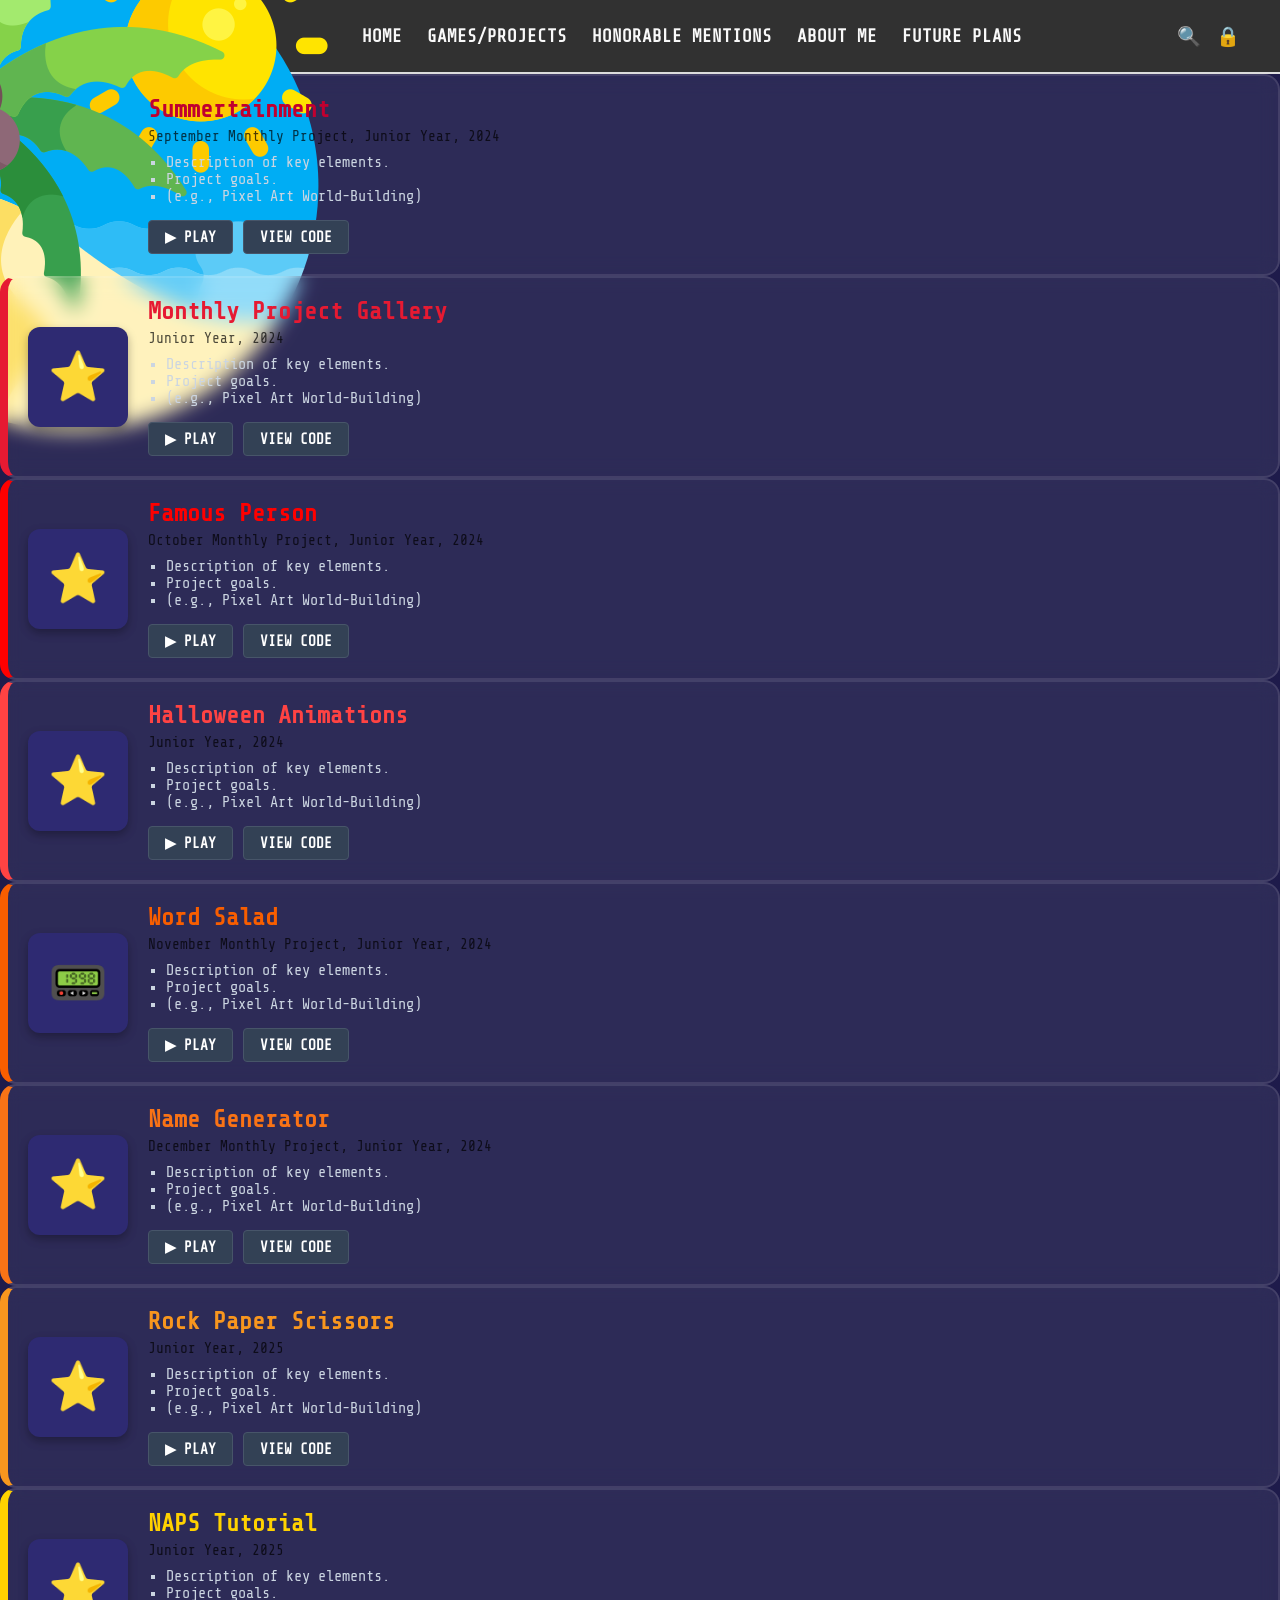
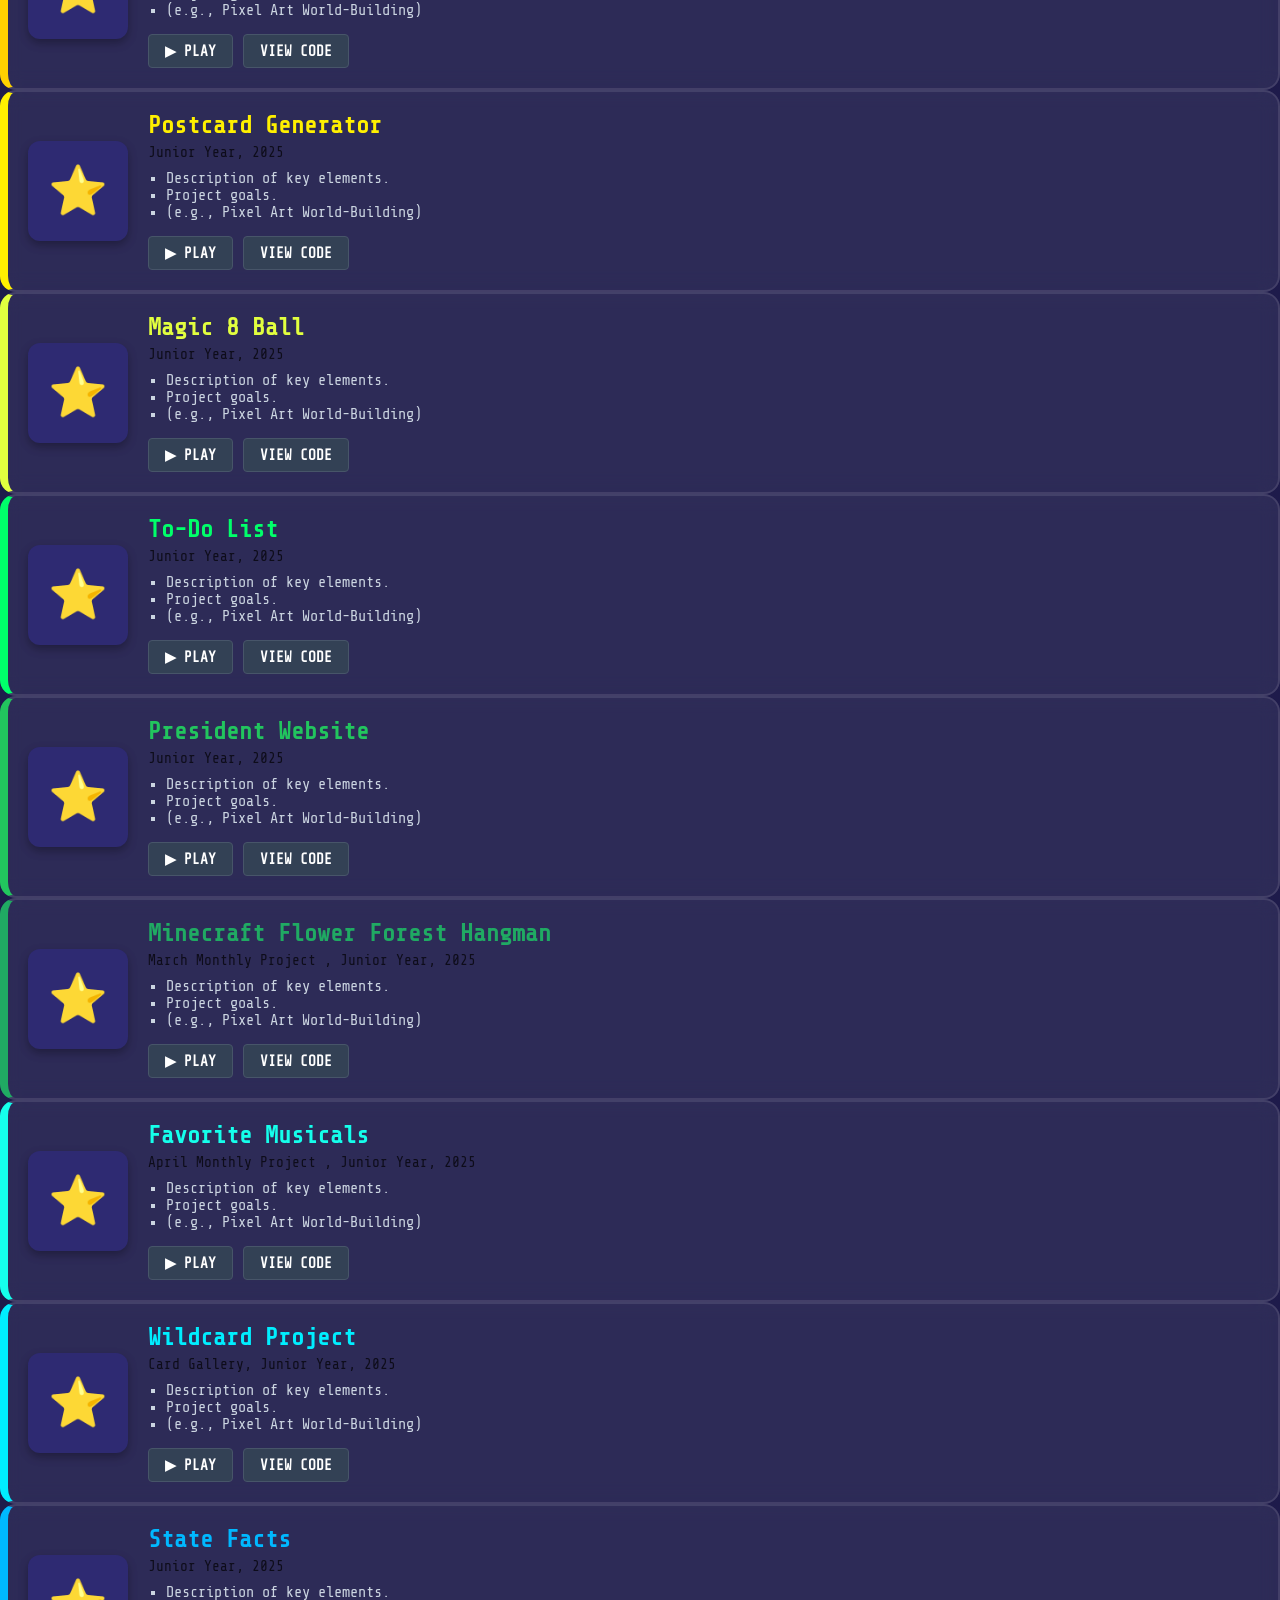
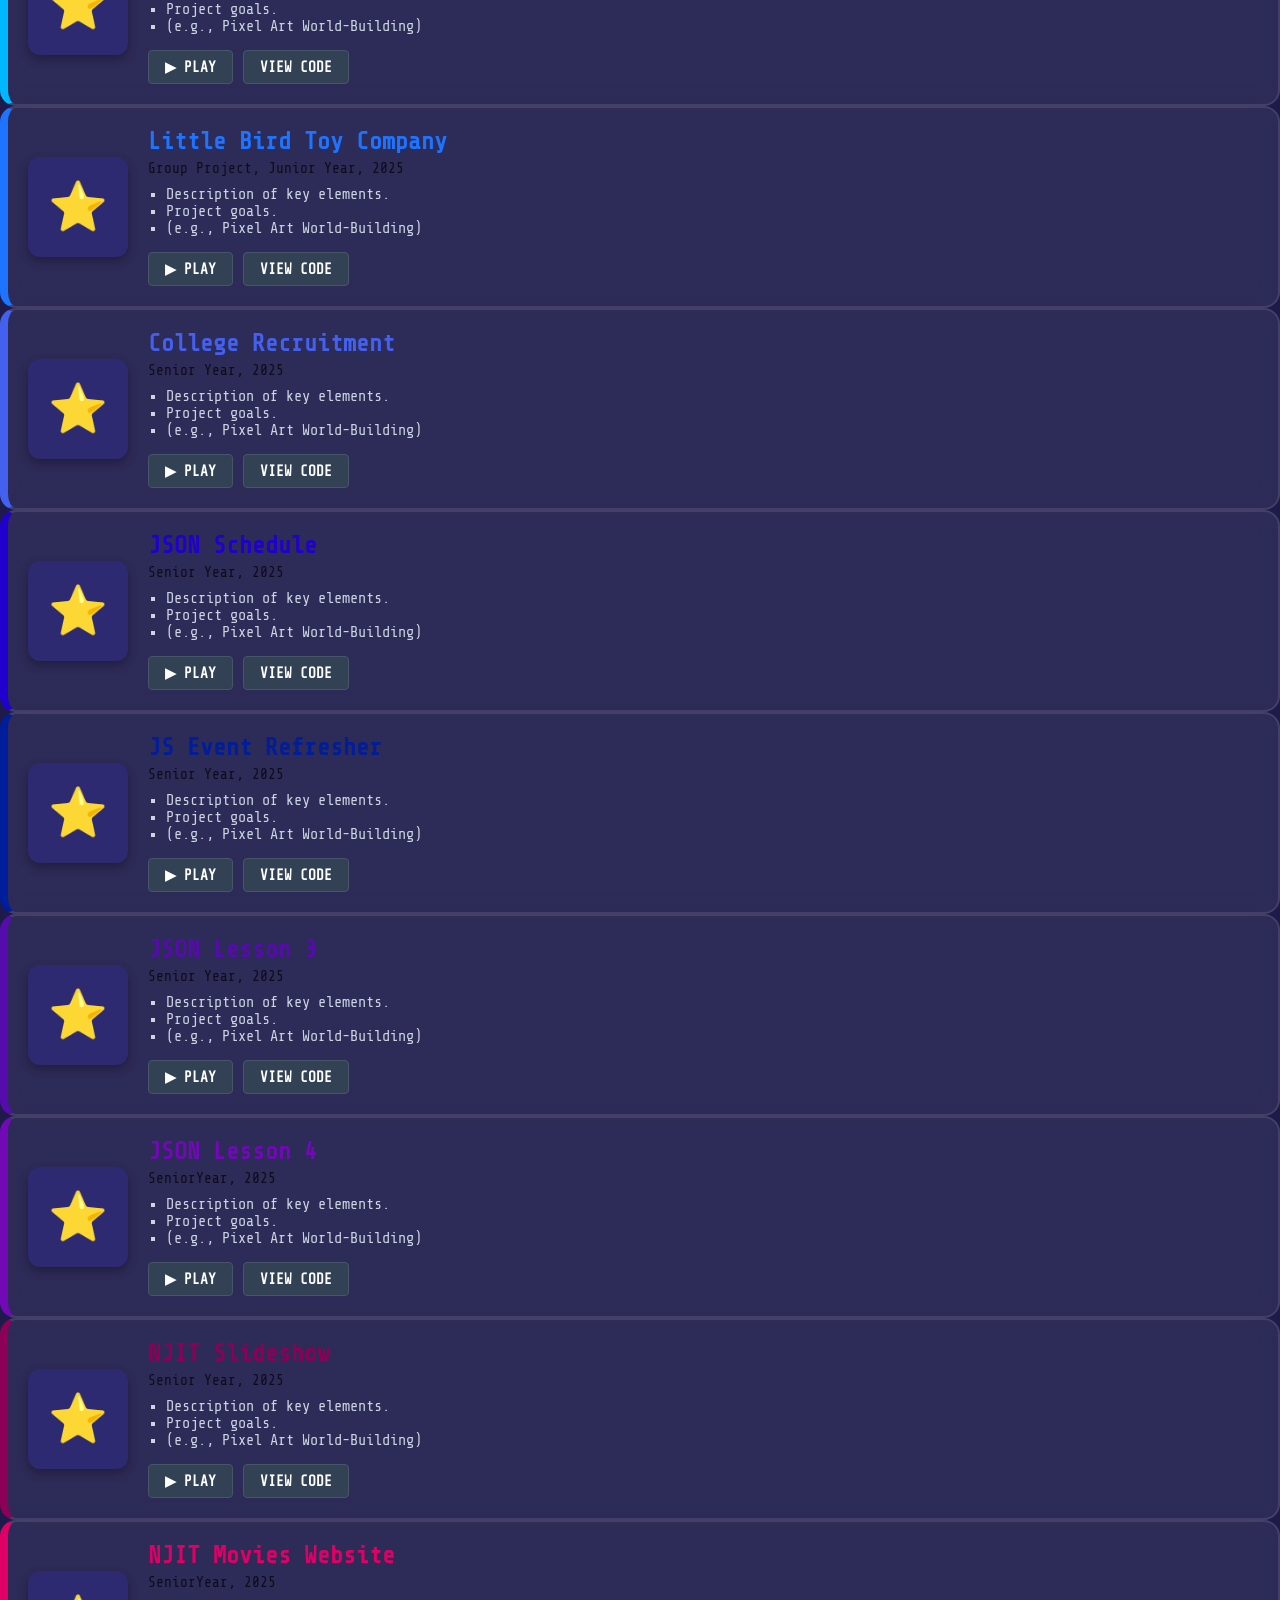
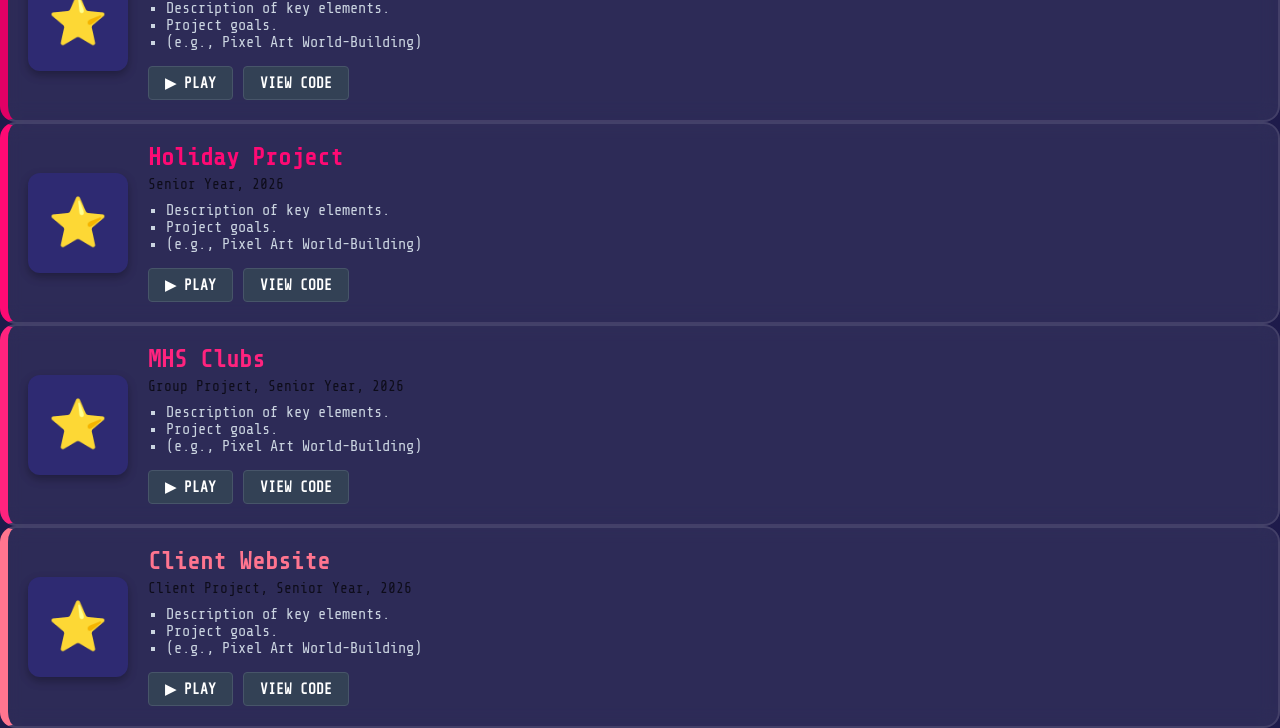
==== all.html @ 3cd39b55 "saves 2.0" ====
<!doctype html>
<html lang="en" data-bs-theme="light">

<head>
    <meta charset="UTF-8">
    <meta name="viewport" content="width=device-width, initial-scale=1.0">
    <title>Portfolio - [YOUR NAME]</title>
    <link rel="preconnect" href="https://fonts.googleapis.com">
    <link rel="preconnect" href="https://fonts.gstatic.com" crossorigin>
    <link
        href="https://fonts.googleapis.com/css2?family=Chuku&family=Orbitron:wght@400;700&family=Share+Tech+Mono&family=Squada+One&display=swap"
        rel="stylesheet">
    <link rel="stylesheet" href="style.css">
</head>

<body>

    <header>
        <div class="logo">All Works</div>
        <nav>
            <ul>
                <li><a href="index.html">Home</a></li>
                <li><a href="all.html">Games/Projects</a></li>
                <li><a href="mentions.html">Honorable Mentions</a></li>
                <li><a href="about.html">About Me</a></li>
                <li><a href="future.html">Future Plans</a></li>
            </ul>
        </nav>
        <div class="nav-icons">
            <span>🔍</span>
            <span>🔒</span>
        </div>
    </header>


    <div class="project-card card-accent-dred">
        <div class="project-thumb"><img src="imgs/summer.png" alt="Summertainment"></div>
        <div class="project-info">
            <h2 class="dred-t"> Summertainment</h2>
            <span class="genre-tag">September Monthly Project, Junior Year, 2024</span>
            <ul>
                <li>Description of key elements.</li>
                <li>Project goals.</li>
                <li>(e.g., Pixel Art World-Building)</li>
            </ul>
            <div class="card-actions">
                <button class="btn-retro">▶ Play</button>
                <button class="btn-retro">View Code</button>
            </div>
        </div>
    </div>


    <div class="project-card card-accent-red">
        <div class="project-thumb">⭐</div>
        <div class="project-info">
            <h2 class="red-t"> Monthly Project Gallery</h2>
            <span class="genre-tag">Junior Year, 2024</span>
            <ul>
                <li>Description of key elements.</li>
                <li>Project goals.</li>
                <li>(e.g., Pixel Art World-Building)</li>
            </ul>
            <div class="card-actions">
                <button class="btn-retro">▶ Play</button>
                <button class="btn-retro">View Code</button>
            </div>
        </div>
    </div>


    <div class="project-card card-accent-bred">
        <div class="project-thumb">⭐</div>
        <div class="project-info">
            <h2 class="bred-t"> Famous Person</h2>
            <span class="genre-tag">October Monthly Project, Junior Year, 2024</span>
            <ul>
                <li>Description of key elements.</li>
                <li>Project goals.</li>
                <li>(e.g., Pixel Art World-Building)</li>
            </ul>
            <div class="card-actions">
                <button class="btn-retro">▶ Play</button>
                <button class="btn-retro">View Code</button>
            </div>
        </div>
    </div>


    <div class="project-card card-accent-scarlet">
        <div class="project-thumb">⭐</div>
        <div class="project-info">
            <h2 class="scarlet-t"> Halloween Animations</h2>
            <span class="genre-tag">Junior Year, 2024</span>
            <ul>
                <li>Description of key elements.</li>
                <li>Project goals.</li>
                <li>(e.g., Pixel Art World-Building)</li>
            </ul>
            <div class="card-actions">
                <button class="btn-retro">▶ Play</button>
                <button class="btn-retro">View Code</button>
            </div>
        </div>
    </div>


    <div class="project-card card-accent-fire">
        <div class="project-thumb">📟</div>
        <div class="project-info">
            <h2 class="fire-t">Word Salad</h2>
            <span class="genre-tag">November Monthly Project, Junior Year, 2024 </span>
            <ul>
                <li>Description of key elements.</li>
                <li>Project goals.</li>
                <li>(e.g., Pixel Art World-Building)</li>
            </ul>
            <div class="card-actions">
                <button class="btn-retro"><a href="https://hayley-exe.github.io/Slater_NJIT-3_StarterFiles/
">▶ Play</a></button>
                <button class="btn-retro">View Code</button>
            </div>
        </div>
    </div>


    <div class="project-card card-accent-orange">
        <div class="project-thumb">⭐</div>
        <div class="project-info">
            <h2 class="orange-t"> Name Generator</h2>
            <span class="genre-tag">December Monthly Project, Junior Year, 2024</span>
            <ul>
                <li>Description of key elements.</li>
                <li>Project goals.</li>
                <li>(e.g., Pixel Art World-Building)</li>
            </ul>
            <div class="card-actions">
                <button class="btn-retro">▶ Play</button>
                <button class="btn-retro">View Code</button>
            </div>
        </div>
    </div>


    <div class="project-card card-accent-golden">
        <div class="project-thumb">⭐</div>
        <div class="project-info">
            <h2 class="golden-t"> Rock Paper Scissors</h2>
            <span class="genre-tag">Junior Year, 2025</span>
            <ul>
                <li>Description of key elements.</li>
                <li>Project goals.</li>
                <li>(e.g., Pixel Art World-Building)</li>
            </ul>
            <div class="card-actions">
                <button class="btn-retro">▶ Play</button>
                <button class="btn-retro">View Code</button>
            </div>
        </div>
    </div>




    <div class="project-card card-accent-honey">
        <div class="project-thumb">⭐</div>
        <div class="project-info">
            <h2 class="honey-t">NAPS Tutorial</h2>
            <span class="genre-tag">Junior Year, 2025</span>
            <ul>
                <li>Description of key elements.</li>
                <li>Project goals.</li>
                <li>(e.g., Pixel Art World-Building)</li>
            </ul>
            <div class="card-actions">
                <button class="btn-retro">▶ Play</button>
                <button class="btn-retro">View Code</button>
            </div>
        </div>
    </div>




    <div class="project-card card-accent-yellow">
        <div class="project-thumb">⭐</div>
        <div class="project-info">
            <h2 class="yellow-t">Postcard Generator</h2>
            <span class="genre-tag">Junior Year, 2025</span>
            <ul>
                <li>Description of key elements.</li>
                <li>Project goals.</li>
                <li>(e.g., Pixel Art World-Building)</li>
            </ul>
            <div class="card-actions">
                <button class="btn-retro">▶ Play</button>
                <button class="btn-retro">View Code</button>
            </div>
        </div>
    </div>




    <div class="project-card card-accent-acid">
        <div class="project-thumb">⭐</div>
        <div class="project-info">
            <h2 class="acid-t">Magic 8 Ball</h2>
            <span class="genre-tag">Junior Year, 2025</span>
            <ul>
                <li>Description of key elements.</li>
                <li>Project goals.</li>
                <li>(e.g., Pixel Art World-Building)</li>
            </ul>
            <div class="card-actions">
                <button class="btn-retro">▶ Play</button>
                <button class="btn-retro">View Code</button>
            </div>
        </div>
    </div>




    <div class="project-card card-accent-lime">
        <div class="project-thumb">⭐</div>
        <div class="project-info">
            <h2 class="lime-t">To-Do List</h2>
            <span class="genre-tag">Junior Year, 2025</span>
            <ul>
                <li>Description of key elements.</li>
                <li>Project goals.</li>
                <li>(e.g., Pixel Art World-Building)</li>
            </ul>
            <div class="card-actions">
                <button class="btn-retro">▶ Play</button>
                <button class="btn-retro">View Code</button>
            </div>
        </div>
    </div>




    <div class="project-card card-accent-green">
        <div class="project-thumb">⭐</div>
        <div class="project-info">
            <h2 class="green-t">President Website</h2>
            <span class="genre-tag">Junior Year, 2025</span>
            <ul>
                <li>Description of key elements.</li>
                <li>Project goals.</li>
                <li>(e.g., Pixel Art World-Building)</li>
            </ul>
            <div class="card-actions">
                <button class="btn-retro">▶ Play</button>
                <button class="btn-retro">View Code</button>
            </div>
        </div>
    </div>




    <div class="project-card card-accent-verde">
        <div class="project-thumb">⭐</div>
        <div class="project-info">
            <h2 class="verde-t">Minecraft Flower Forest Hangman</h2>
            <span class="genre-tag">March Monthly Project , Junior Year, 2025</span>
            <ul>
                <li>Description of key elements.</li>
                <li>Project goals.</li>
                <li>(e.g., Pixel Art World-Building)</li>
            </ul>
            <div class="card-actions">
                <button class="btn-retro" a href="https://hayley-exe.github.io/mc-flower-hangman-march/
">▶ Play</button>
                <button class="btn-retro">View Code</button>
            </div>
        </div>
    </div>


    <div class="project-card card-accent-cyan">
        <div class="project-thumb">⭐</div>
        <div class="project-info">
            <h2 class="cyan-t">Favorite Musicals</h2>
            <span class="genre-tag">April Monthly Project , Junior Year, 2025</span>
            <ul>
                <li>Description of key elements.</li>
                <li>Project goals.</li>
                <li>(e.g., Pixel Art World-Building)</li>
            </ul>
            <div class="card-actions">
                <button class="btn-retro">▶ Play</button>
                <button class="btn-retro">View Code</button>
            </div>
        </div>
    </div>


    <div class="project-card card-accent-aqua">
        <div class="project-thumb">⭐</div>
        <div class="project-info">
            <h2 class="aqua-t">Wildcard Project</h2>
            <span class="genre-tag">Card Gallery, Junior Year, 2025</span>
            <ul>
                <li>Description of key elements.</li>
                <li>Project goals.</li>
                <li>(e.g., Pixel Art World-Building)</li>
            </ul>
            <div class="card-actions">
                <button class="btn-retro">▶ Play</button>
                <button class="btn-retro">View Code</button>
            </div>
        </div>
    </div>


    <div class="project-card card-accent-sky">
        <div class="project-thumb">⭐</div>
        <div class="project-info">
            <h2 class="sky-t">State Facts</h2>
            <span class="genre-tag">Junior Year, 2025</span>
            <ul>
                <li>Description of key elements.</li>
                <li>Project goals.</li>
                <li>(e.g., Pixel Art World-Building)</li>
            </ul>
            <div class="card-actions">
                <button class="btn-retro">▶ Play</button>
                <button class="btn-retro">View Code</button>
            </div>
        </div>
    </div>


    <div class="project-card card-accent-blue">
        <div class="project-thumb">⭐</div>
        <div class="project-info">
            <h2 class="blue-t">Little Bird Toy Company</h2>
            <span class="genre-tag">Group Project, Junior Year, 2025</span>
            <ul>
                <li>Description of key elements.</li>
                <li>Project goals.</li>
                <li>(e.g., Pixel Art World-Building)</li>
            </ul>
            <div class="card-actions">
                <button class="btn-retro">▶ Play</button>
                <button class="btn-retro">View Code</button>
            </div>
        </div>
    </div>


    <div class="project-card card-accent-cobalt">
        <div class="project-thumb">⭐</div>
        <div class="project-info">
            <h2 class="cobalt-t">College Recruitment</h2>
            <span class="genre-tag">Senior Year, 2025</span>
            <ul>
                <li>Description of key elements.</li>
                <li>Project goals.</li>
                <li>(e.g., Pixel Art World-Building)</li>
            </ul>
            <div class="card-actions">
                <button class="btn-retro">▶ Play</button>
                <button class="btn-retro">View Code</button>
            </div>
        </div>
    </div>


    <div class="project-card card-accent-deep">
        <div class="project-thumb">⭐</div>
        <div class="project-info">
            <h2 class="deep-t">JSON Schedule</h2>
            <span class="genre-tag">Senior Year, 2025</span>
            <ul>
                <li>Description of key elements.</li>
                <li>Project goals.</li>
                <li>(e.g., Pixel Art World-Building)</li>
            </ul>
            <div class="card-actions">
                <button class="btn-retro" a href="https://hayley-exe.github.io/JSON-ASYNC-schedule-project/">▶
                    Play</button>
                <button class="btn-retro">View Code</button>
            </div>
        </div>
    </div>


    <div class="project-card card-accent-indigo">
        <div class="project-thumb">⭐</div>
        <div class="project-info">
            <h2 class="indigo-t">JS Event Refresher</h2>
            <span class="genre-tag">Senior Year, 2025</span>
            <ul>
                <li>Description of key elements.</li>
                <li>Project goals.</li>
                <li>(e.g., Pixel Art World-Building)</li>
            </ul>
            <div class="card-actions">
                <button class="btn-retro">▶ Play</button>
                <button class="btn-retro">View Code</button>
            </div>
        </div>
    </div>
    <div class="project-card card-accent-purple">
        <div class="project-thumb">⭐</div>
        <div class="project-info">
            <h2 class="purple-t"> JSON Lesson 3</h2>
            <span class="genre-tag">Senior Year, 2025</span>
            <ul>
                <li>Description of key elements.</li>
                <li>Project goals.</li>
                <li>(e.g., Pixel Art World-Building)</li>
            </ul>
            <div class="card-actions">
                <button class="btn-retro">▶ Play</button>
                <button class="btn-retro">View Code</button>
            </div>
        </div>
    </div>


    <div class="project-card card-accent-violet">
        <div class="project-thumb">⭐</div>
        <div class="project-info">
            <h2 class="violet-t">JSON Lesson 4</h2>
            <span class="genre-tag">SeniorYear, 2025</span>
            <ul>
                <li>Description of key elements.</li>
                <li>Project goals.</li>
                <li>(e.g., Pixel Art World-Building)</li>
            </ul>
            <div class="card-actions">
                <button class="btn-retro">▶ Play</button>
                <button class="btn-retro">View Code</button>
            </div>
        </div>
    </div>


    <div class="project-card card-accent-magenta">
        <div class="project-thumb">⭐</div>
        <div class="project-info">
            <h2 class="magenta-t">NJIT Slideshow</h2>
            <span class="genre-tag">Senior Year, 2025</span>
            <ul>
                <li>Description of key elements.</li>
                <li>Project goals.</li>
                <li>(e.g., Pixel Art World-Building)</li>
            </ul>
            <div class="card-actions">
                <button class="btn-retro">▶ Play</button>
                <button class="btn-retro">View Code</button>
            </div>
        </div>
    </div>


    <div class="project-card card-accent-dpink">
        <div class="project-thumb">⭐</div>
        <div class="project-info">
            <h2 class="dpink-t">NJIT Movies Website</h2>
            <span class="genre-tag">SeniorYear, 2025</span>
            <ul>
                <li>Description of key elements.</li>
                <li>Project goals.</li>
                <li>(e.g., Pixel Art World-Building)</li>
            </ul>
            <div class="card-actions">
                <button class="btn-retro">▶ Play</button>
                <button class="btn-retro">View Code</button>
            </div>
        </div>
    </div>


    <div class="project-card card-accent-hot">
        <div class="project-thumb">⭐</div>
        <div class="project-info">
            <h2 class="hot-t">Holiday Project</h2>
            <span class="genre-tag">Senior Year, 2026</span>
            <ul>
                <li>Description of key elements.</li>
                <li>Project goals.</li>
                <li>(e.g., Pixel Art World-Building)</li>
            </ul>
            <div class="card-actions">
                <button class="btn-retro">▶ Play</button>
                <button class="btn-retro">View Code</button>
            </div>
        </div>
    </div>


    <div class="project-card card-accent-pink">
        <div class="project-thumb">⭐</div>
        <div class="project-info">
            <h2 class="pink-t">MHS Clubs</h2>
            <span class="genre-tag">Group Project, Senior Year, 2026</span>
            <ul>
                <li>Description of key elements.</li>
                <li>Project goals.</li>
                <li>(e.g., Pixel Art World-Building)</li>
            </ul>
            <div class="card-actions">
                <button class="btn-retro" a href="https://coppercoder227.github.io/GuideToThings/">▶ Play</button>
                <button class="btn-retro">View Code</button>
            </div>
        </div>
    </div>


    <div class="project-card card-accent-lpink">
        <div class="project-thumb">⭐</div>
        <div class="project-info">
            <h2 class="lpink-t">Client Website</h2>
            <span class="genre-tag">Client Project, Senior Year, 2026</span>
            <ul>
                <li>Description of key elements.</li>
                <li>Project goals.</li>
                <li>(e.g., Pixel Art World-Building)</li>
            </ul>
            <div class="card-actions">
                <button class="btn-retro">▶ Play</button>
                <button class="btn-retro">View Code</button>
            </div>
        </div>
    </div>



    <script src="https://cdn.jsdelivr.net/npm/bootstrap@5.3.8/dist/js/bootstrap.bundle.min.js"
        integrity="sha384-FKyoEForCGlyvwx9Hj09JcYn3nv7wiPVlz7YYwJrWVcXK/BmnVDxM+D2scQbITxI"
        crossorigin="anonymous"></script>
</body>

</html>
---- style.css ----
:root {
  --bg-left: #313131;
  --bg-right: #1e1b4b;
  --teal-dark: #0f766e;
  --teal-light: #14b8a6;
  --card-dred: #c00030;
  --card-red: #e61a32;
  --card-bred: #ff0000;
  --card-scarlet: #ff4343;
  --card-fire: #f85e00;
  --card-orange: #f97316;
  --card-golden: #f8961e;
  --card-honey: #ffd200;
  --card-yellow: #fff000;
  --card-acid: #e2ff3f;
  --card-lime: #00ff6a;
  --card-green: #22c55e;
  --card-verde: #20aa63;
  --card-cyan: #15ffeb;
  --card-aqua: #00eeff;
  --card-sky: #00b8ff;
  --card-blue: #1e74ff;
  --card-cobalt: #4361ee;
  --card-deep: #1f00cf;
  --card-indigo: #001d9c;
  --card-purple: #560bad;
  --card-violet: #7209b7;
  --card-magenta: #8d0057;
  --card-dpink: #e00065;
  --card-hot: #ff0a74;
  --card-pink: #ff237e;
  --card-lpink: #ff758f;
  --text-dark: #f9f9f9;
  --text-light: white;
}

* {
  box-sizing: border-box;
  margin: 0;
  padding: 0;
  font-family: "Share Tech Mono", monospace;
}

body {
  background-color: var(--bg-right);
}

/* --- NAVIGATION BAR --- */
header {
  background-color: var(--bg-left);
  display: flex;
  justify-content: space-between;
  align-items: center;
  padding: 15px 40px;
  border-bottom: 2px solid #ddd;
}

.logo {
  font-family: "Squada One", sans-serif;
  font-size: 2.5rem;
  color: var(--text-dark);
  text-transform: uppercase;
  letter-spacing: 1px;
}

nav ul {
  display: flex;
  list-style: none;
  gap: 25px;
}

nav ul li a {
  text-decoration: none;
  color: var(--text-dark);
  font-size: 1.1rem;
  font-weight: bold;
  text-transform: uppercase;
  transition: color 0.2s;
}

nav ul li a:hover {
  color: var(--teal-light);
}

.nav-icons {
  display: flex;
  gap: 15px;
  font-size: 1.2rem;
  cursor: pointer;
}

/* --- MAIN LAYOUT SPLIT --- */
.main-container {
  display: flex;
  min-height: calc(100vh - 80px);
  width: 100%;
  align-items: stretch;
}

/* --- LEFT COLUMN --- */
.left-col {
  background-color: var(--bg-left);
  width: 45%;
  padding: 60px 40px;
  color: var(--text-dark);
  display: flex;
  flex-direction: column;
  gap: 40px;
  overflow-y: auto;
  max-height: calc(100vh - 80px);
}

.hero-section h1 {
  font-family: "Squada One", sans-serif;
  font-size: 3.5rem;
  line-height: 1.1;
  margin-bottom: 15px;
}

.hero-section p {
  font-size: 1.3rem;
  color: #00aedb;
  margin-bottom: 30px;
  text-transform: uppercase;
}

/* 3D Retro Button Effect */
.btn-explore {
  background-color: var(--teal-dark);
  color: white;
  padding: 15px 30px;
  border: none;
  font-size: 1.3rem;
  font-weight: bold;
  text-transform: uppercase;
  cursor: pointer;
  box-shadow: 0px 5px 0px #042f2e;
  transition: all 0.1s ease;
}

.btn-explore:active {
  transform: translateY(5px);
  box-shadow: 0px 0px 0px #042f2e;
}

/* Sidebar block inside left panel */
.sidebar-block {
  background-color: #064e3b;
  color: var(--text-light);
  padding: 25px;
  border-radius: 12px;
  box-shadow: inset 0 0 10px rgba(0, 0, 0, 0.5);
}

.sidebar-section {
  margin-bottom: 25px;
}

.sidebar-section h3 {
  font-family: "Orbitron", sans-serif;
  color: #a7f3d0;
  border-bottom: 1px solid #047857;
  padding-bottom: 5px;
  margin-bottom: 10px;
  font-size: 1rem;
  text-transform: uppercase;
}

.sidebar-section ul {
  list-style: none;
}

.sidebar-section ul li {
  padding: 4px 0;
  font-size: 1.1rem;
}

/* --- RIGHT COLUMN (Gaming Hub) --- */
.right-col {
  background-color: var(--bg-right);
  background-image:
    linear-gradient(rgba(255, 255, 255, 0.03) 1px, transparent 1px),
    linear-gradient(90deg, rgba(255, 255, 255, 0.03) 1px, transparent 1px);
  background-size: 40px 40px;
  width: 55%;
  padding: 60px 40px 100px 40px;
  color: var(--text-light);
  display: flex;
  flex-direction: column;
  gap: 40px;
  overflow-y: auto;
  max-height: calc(100vh - 80px);
}

/* --- CARDS & COMPONENT ARCHITECTURE --- */
.project-card {
  background: rgba(255, 255, 255, 0.07);
  border: 2px solid rgba(255, 255, 255, 0.1);
  border-radius: 16px;
  padding: 20px;
  display: flex;
  gap: 20px;
  backdrop-filter: blur(10px);
  position: relative;
  align-items: center;
}

.card-accent-dred {
  border-left: 8px solid var(--card-dred);
}
.card-accent-red {
  border-left: 8px solid var(--card-red);
}
.card-accent-bred {
  border-left: 8px solid var(--card-bred);
}
.card-accent-scarlet {
  border-left: 8px solid var(--card-scarlet);
}
.card-accent-fire {
  border-left: 8px solid var(--card-fire);
}
.card-accent-orange {
  border-left: 8px solid var(--card-orange);
}
.card-accent-golden {
  border-left: 8px solid var(--card-golden);
}
.card-accent-honey {
  border-left: 8px solid var(--card-honey);
}
.card-accent-yellow {
  border-left: 8px solid var(--card-yellow);
}
.card-accent-acid {
  border-left: 8px solid var(--card-acid);
}
.card-accent-lime {
  border-left: 8px solid var(--card-lime);
}
.card-accent-green {
  border-left: 8px solid var(--card-green);
}
.card-accent-verde {
  border-left: 8px solid var(--card-verde);
}
.card-accent-cyan {
  border-left: 8px solid var(--card-cyan);
}
.card-accent-aqua {
  border-left: 8px solid var(--card-aqua);
}
.card-accent-sky {
  border-left: 8px solid var(--card-sky);
}
.card-accent-blue {
  border-left: 8px solid var(--card-blue);
}
.card-accent-cobalt {
  border-left: 8px solid var(--card-cobalt);
}
.card-accent-deep {
  border-left: 8px solid var(--card-deep);
}
.card-accent-indigo {
  border-left: 8px solid var(--card-indigo);
}
.card-accent-purple {
  border-left: 8px solid var(--card-purple);
}
.card-accent-violet {
  border-left: 8px solid var(--card-violet);
}
.card-accent-magenta {
  border-left: 8px solid var(--card-magenta);
}
.card-accent-dpink {
  border-left: 8px solid var(--card-dpink);
}
.card-accent-hot {
  border-left: 8px solid var(--card-hot);
}
.card-accent-pink {
  border-left: 8px solid var(--card-pink);
}
.card-accent-lpink {
  border-left: 8px solid var(--card-lpink);
}

.project-thumb {
  width: 100px;
  height: 100px;
  background: #2e2a72;
  border-radius: 12px;
  display: flex;
  align-items: center;
  justify-content: center;
  font-size: 3rem;
  flex-shrink: 0;
  box-shadow: 0 4px 10px rgba(0, 0, 0, 0.3);
}

.project-info {
  flex-grow: 1;
}

.project-info h2 {
  font-size: 1.5rem;
  margin-bottom: 5px;
  color: var(--text-light);
}

.project-info h2.dred-t {
  color: var(--card-dred);
}
.project-info h2.red-t {
  color: var(--card-red);
}
.project-info h2.bred-t {
  color: var(--card-bred);
}
.project-info h2.scarlet-t {
  color: var(--card-scarlet);
}
.project-info h2.fire-t {
  color: var(--card-fire);
}
.project-info h2.orange-t {
  color: var(--card-orange);
}
.project-info h2.golden-t {
  color: var(--card-golden);
}
.project-info h2.honey-t {
  color: var(--card-honey);
}
.project-info h2.yellow-t {
  color: var(--card-yellow);
}
.project-info h2.acid-t {
  color: var(--card-acid);
}
.project-info h2.lime-t {
  color: var(--card-lime);
}
.project-info h2.green-t {
  color: var(--card-green);
}
.project-info h2.verde-t {
  color: var(--card-verde);
}
.project-info h2.cyan-t {
  color: var(--card-cyan);
}
.project-info h2.aqua-t {
  color: var(--card-aqua);
}
.project-info h2.sky-t {
  color: var(--card-sky);
}
.project-info h2.blue-t {
  color: var(--card-blue);
}
.project-info h2.cobalt-t {
  color: var(--card-cobalt);
}
.project-info h2.deep-t {
  color: var(--card-deep);
}
.project-info h2.indigo-t {
  color: var(--card-indigo);
}
.project-info h2.purple-t {
  color: var(--card-purple);
}
.project-info h2.violet-t {
  color: var(--card-violet);
}
.project-info h2.magenta-t {
  color: var(--card-magenta);
}
.project-info h2.dpink-t {
  color: var(--card-dpink);
}
.project-info h2.hot-t {
  color: var(--card-hot);
}
.project-info h2.pink-t {
  color: var(--card-pink);
}
.project-info h2.lpink-t {
  color: var(--card-lpink);
}

.genre-tag {
  font-size: 0.9rem;
  opacity: 0.7;
  margin-bottom: 10px;
  display: block;
}

.project-info ul {
  list-style-type: square;
  margin-left: 18px;
  font-size: 0.95rem;
  color: #cbd5e1;
}

/* Interaction Buttons Container */
.card-actions {
  display: flex;
  gap: 10px;
  margin-top: 15px;
}

.btn-retro {
  background: #334155;
  color: white;
  border: 1px solid #475569;
  padding: 8px 16px;
  cursor: pointer;
  text-transform: uppercase;
  font-weight: bold;
  font-size: 0.9rem;
  display: flex;
  align-items: center;
  gap: 5px;
  border-radius: 4px;
}

.btn-retro:hover {
  background: var(--teal-light);
  color: var(--text-dark);
  border-color: var(--teal-light);
}

.btn-retro a {
  color: inherit;
  text-decoration: none;
  display: flex;
  align-items: center;
  gap: 5px;
}

/* --- FOOTER CARD AREA --- */
.footer-grid {
  display: grid;
  grid-template-columns: 1fr 1fr;
  gap: 20px;
  margin-top: auto;
}

.about-box,
.contact-box {
  background: rgba(15, 23, 42, 0.6);
  border: 1px solid rgba(255, 255, 255, 0.1);
  border-radius: 12px;
  padding: 20px;
}

.about-box h3,
.contact-box h3 {
  font-family: "Orbitron", sans-serif;
  margin-bottom: 15px;
  font-size: 1.1rem;
  letter-spacing: 1px;
}

.about-content {
  display: flex;
  gap: 15px;
}

.avatar-placeholder {
  width: 60px;
  height: 60px;
  background: #475569;
  border-radius: 50%;
  display: flex;
  align-items: center;
  justify-content: center;
  font-size: 1.5rem;
}

.about-text {
  font-size: 0.9rem;
  color: #94a3b8;
  line-height: 1.4;
}

/* Form styling */
.contact-form input,
.contact-form textarea {
  width: 100%;
  background: rgba(255, 255, 255, 0.05);
  border: 1px solid rgba(255, 255, 255, 0.2);
  color: white;
  padding: 8px;
  margin-bottom: 10px;
  border-radius: 4px;
  font-family: inherit;
}

.btn-submit {
  background: white;
  color: black;
  border: none;
  padding: 6px 15px;
  cursor: pointer;
  font-weight: bold;
  text-transform: uppercase;
}

.btn-submit:hover {
  background: var(--card-yellow);
}

footer {
  margin-top: 30px;
  display: flex;
  justify-content: space-between;
  font-size: 0.85rem;
  color: #64748b;
  border-top: 1px solid rgba(255, 255, 255, 0.1);
  padding-top: 15px;
}

footer a {
  color: #94a3b8;
  text-decoration: none;
  margin-left: 15px;
}

footer a:hover {
  color: white;
}

/* --- RESPONSIVE --- */
@media (max-width: 968px) {
  .main-container {
    flex-direction: column;
  }

  .left-col,
  .right-col {
    width: 100%;
    max-height: none;
  }

  .footer-grid {
    grid-template-columns: 1fr;
  }
}
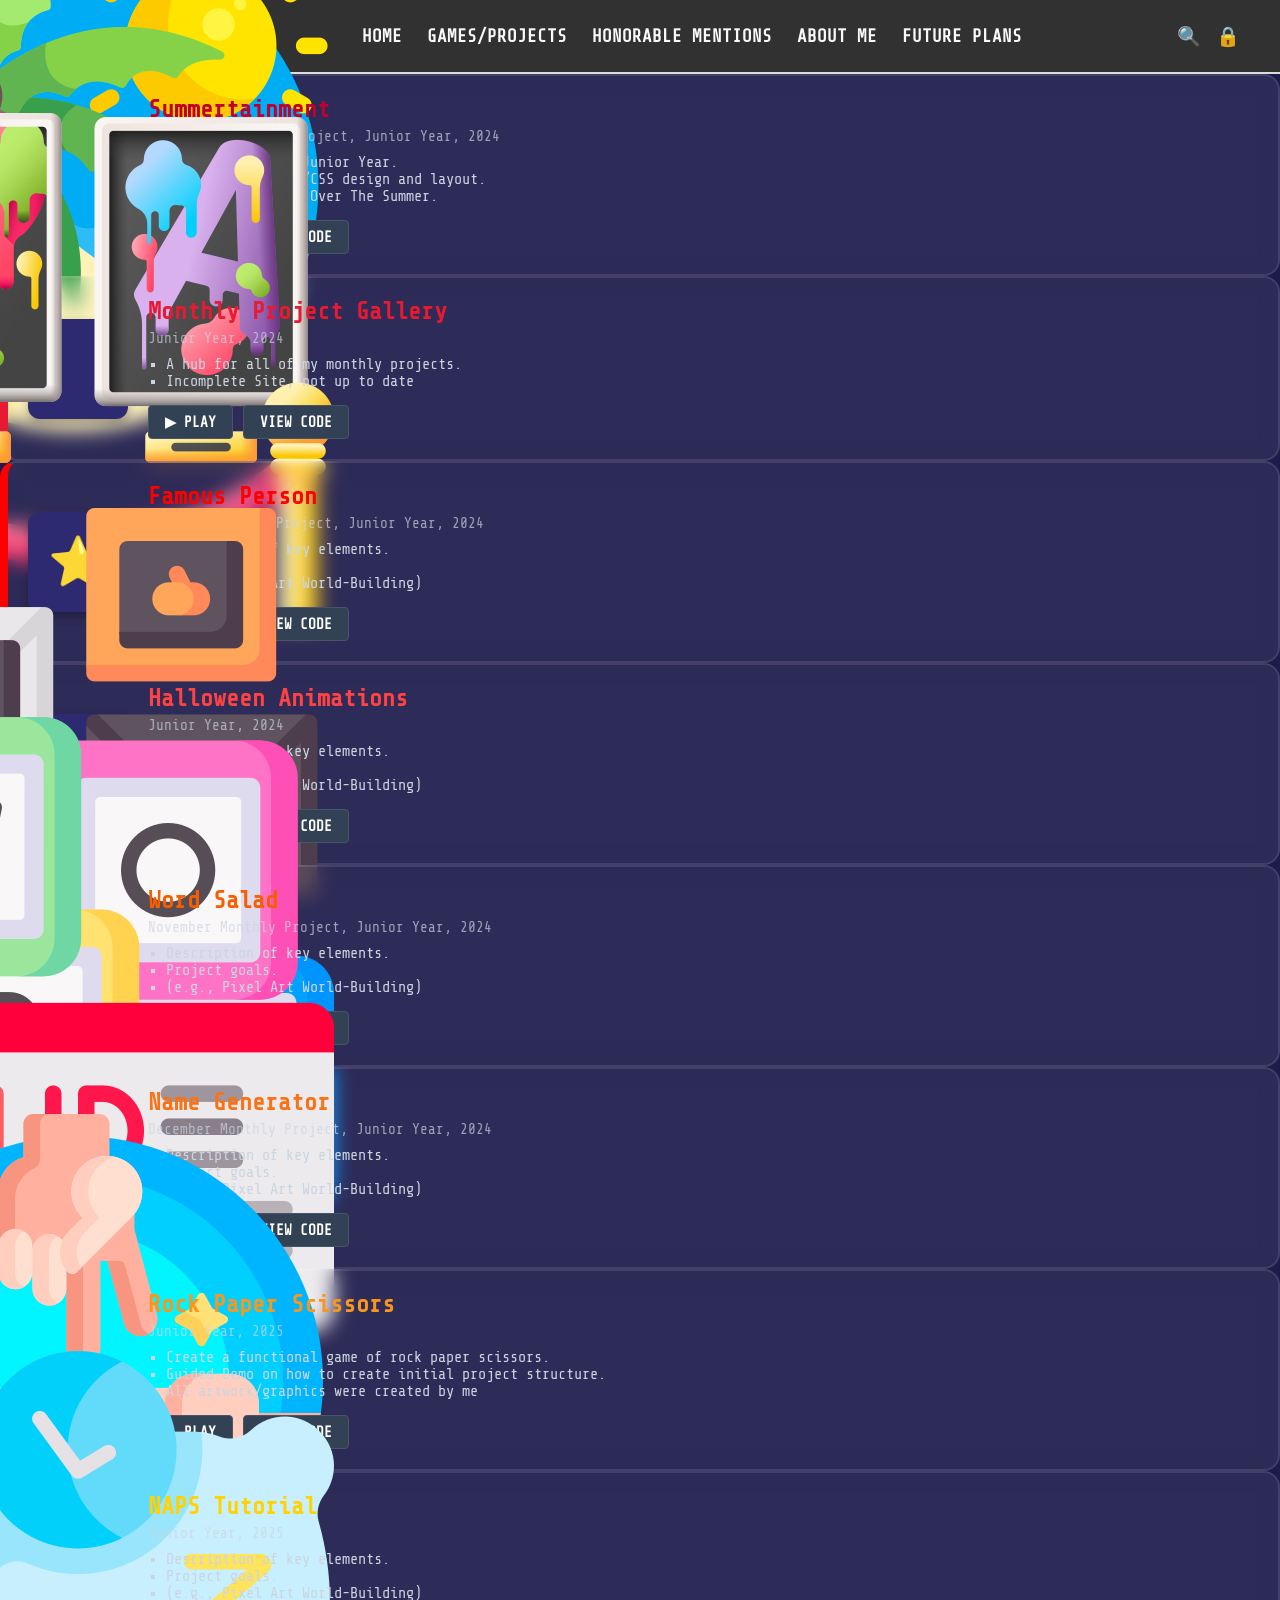
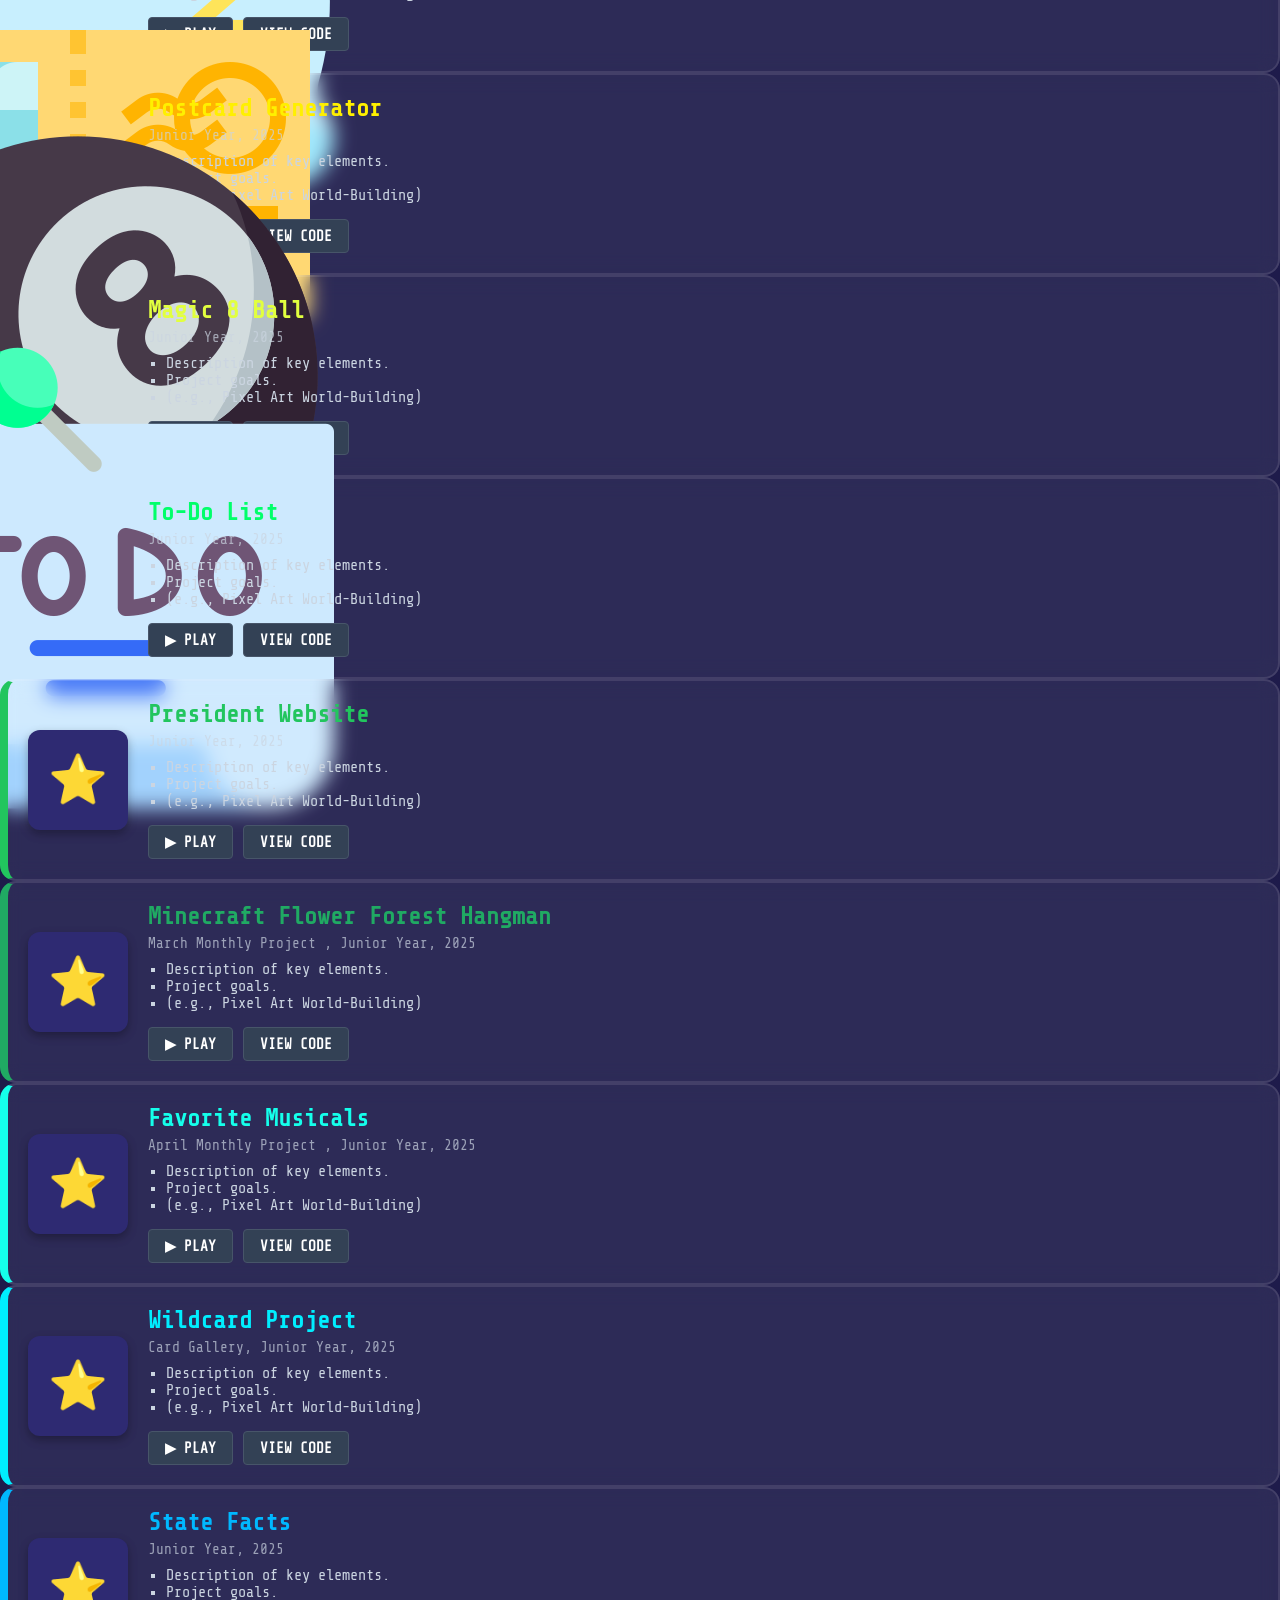
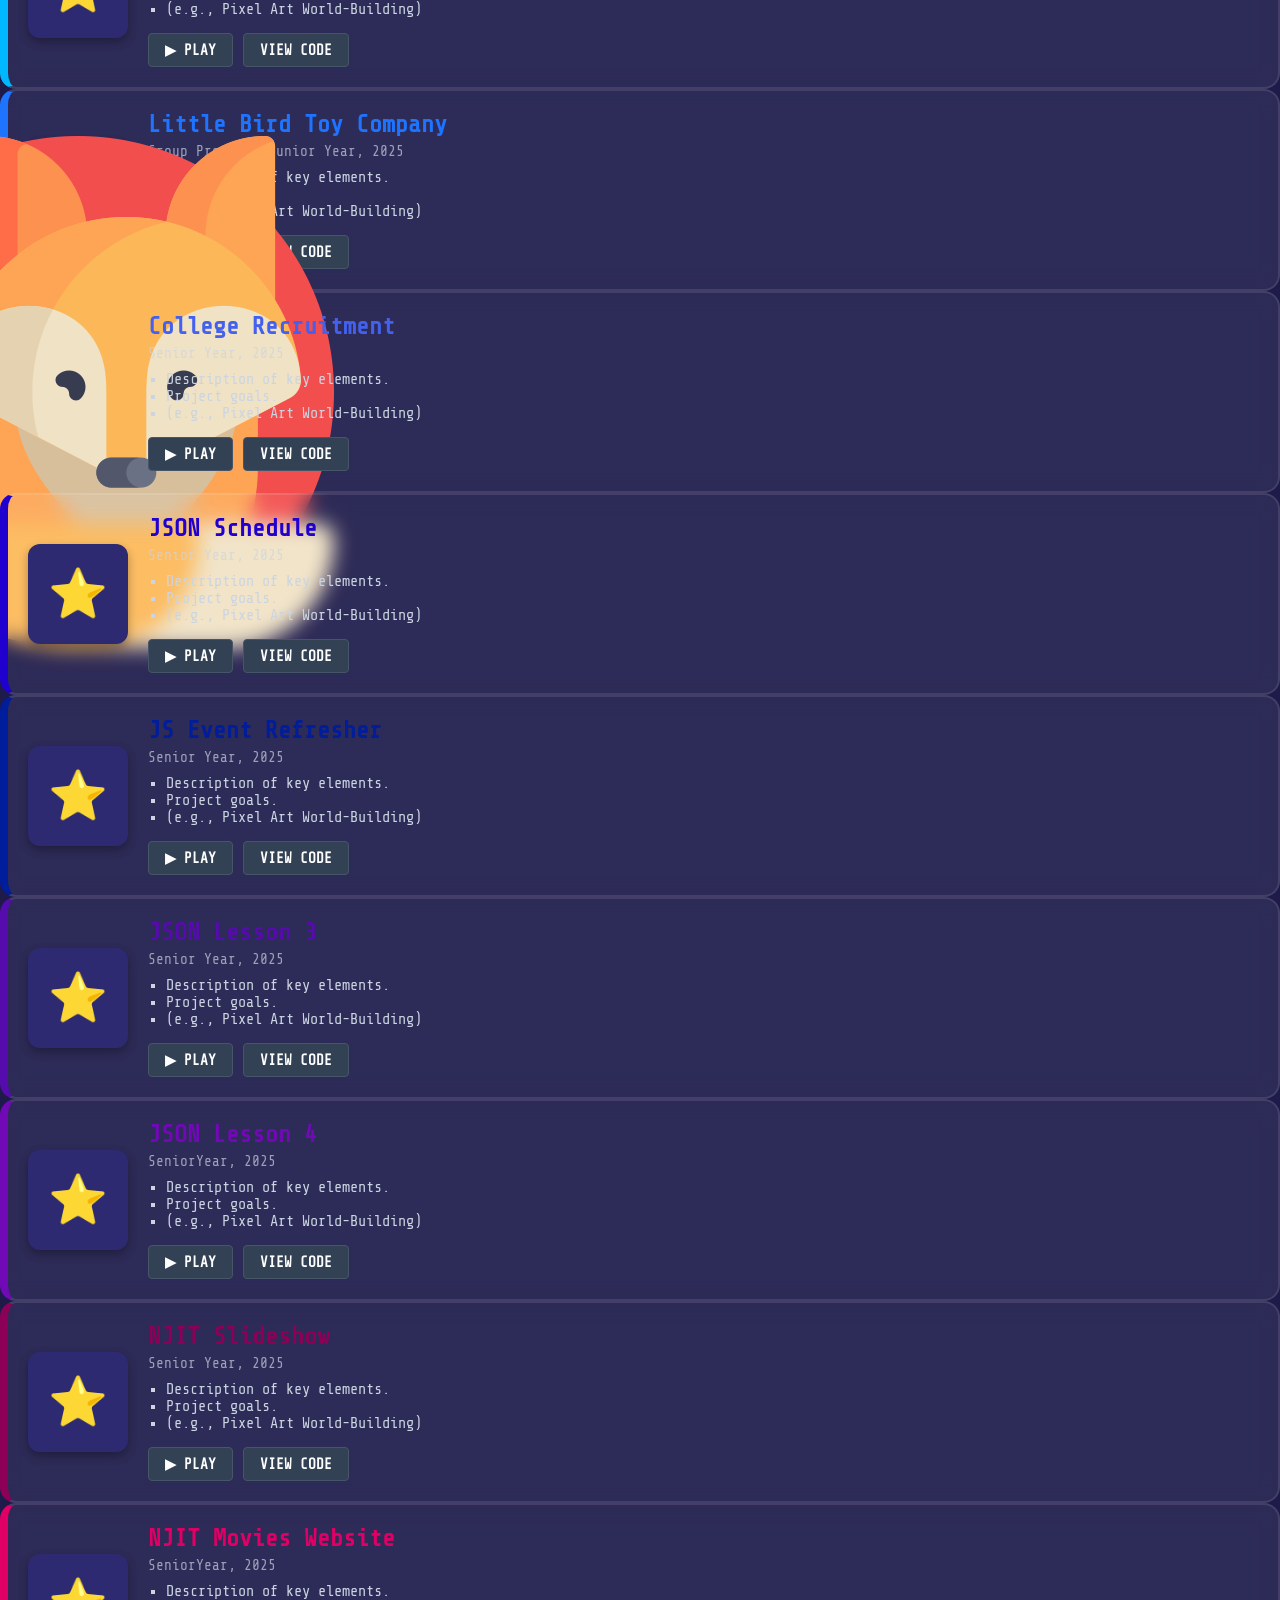
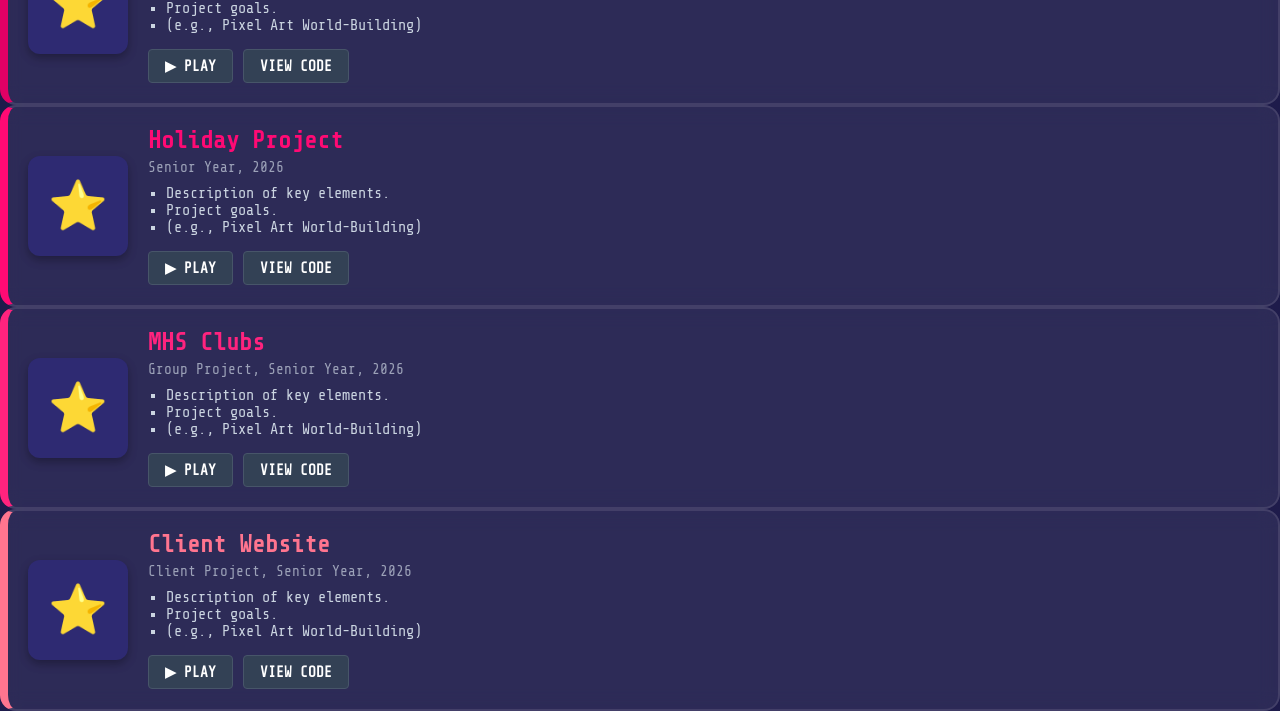
==== commit ca4ff2ce: "icons and desc started" ====
--- a/all.html
+++ b/all.html
@@ -39,9 +39,9 @@
             <h2 class="dred-t"> Summertainment</h2>
             <span class="genre-tag">September Monthly Project, Junior Year, 2024</span>
             <ul>
-                <li>Description of key elements.</li>
-                <li>Project goals.</li>
-                <li>(e.g., Pixel Art World-Building)</li>
+                <li>First Project of Junior Year.</li>
+                <li>Refresher on HTML/CSS design and layout.</li>
+                <li>Theme: What I Did Over The Summer.</li>
             </ul>
             <div class="card-actions">
                 <button class="btn-retro">▶ Play</button>
@@ -52,14 +52,13 @@
 
 
     <div class="project-card card-accent-red">
-        <div class="project-thumb">⭐</div>
+        <div class="project-thumb"><img src="imgs/gallery.png"></div>
         <div class="project-info">
             <h2 class="red-t"> Monthly Project Gallery</h2>
             <span class="genre-tag">Junior Year, 2024</span>
             <ul>
-                <li>Description of key elements.</li>
-                <li>Project goals.</li>
-                <li>(e.g., Pixel Art World-Building)</li>
+                <li>A hub for all of my monthly projects.</li>
+                <li>Incomplete Site, not up to date</li>
             </ul>
             <div class="card-actions">
                 <button class="btn-retro">▶ Play</button>
@@ -88,7 +87,7 @@
 
 
     <div class="project-card card-accent-scarlet">
-        <div class="project-thumb">⭐</div>
+        <div class="project-thumb"><img src="imgs/halloween.png"></div>
         <div class="project-info">
             <h2 class="scarlet-t"> Halloween Animations</h2>
             <span class="genre-tag">Junior Year, 2024</span>
@@ -106,7 +105,7 @@
 
 
     <div class="project-card card-accent-fire">
-        <div class="project-thumb">📟</div>
+        <div class="project-thumb"><img src="imgs/word.png"></div>
         <div class="project-info">
             <h2 class="fire-t">Word Salad</h2>
             <span class="genre-tag">November Monthly Project, Junior Year, 2024 </span>
@@ -125,7 +124,7 @@
 
 
     <div class="project-card card-accent-orange">
-        <div class="project-thumb">⭐</div>
+        <div class="project-thumb"><img src="imgs/id.png"></div>
         <div class="project-info">
             <h2 class="orange-t"> Name Generator</h2>
             <span class="genre-tag">December Monthly Project, Junior Year, 2024</span>
@@ -143,17 +142,17 @@
 
 
     <div class="project-card card-accent-golden">
-        <div class="project-thumb">⭐</div>
+        <div class="project-thumb"><img src="imgs/rock-paper-scissors.png"></div>
         <div class="project-info">
             <h2 class="golden-t"> Rock Paper Scissors</h2>
             <span class="genre-tag">Junior Year, 2025</span>
             <ul>
-                <li>Description of key elements.</li>
-                <li>Project goals.</li>
-                <li>(e.g., Pixel Art World-Building)</li>
-            </ul>
-            <div class="card-actions">
-                <button class="btn-retro">▶ Play</button>
+                <li>Create a functional game of rock paper scissors.</li>
+                <li>Guided Demo on how to create initial project structure.</li>
+                <li>All artwork/graphics were created by me</li>
+            </ul>
+            <div class="card-actions">
+                <button class="btn-retro" a href="https://hayley-exe.github.io/rock-paper-scissors-Jan/">▶ Play</button>
                 <button class="btn-retro">View Code</button>
             </div>
         </div>
@@ -163,7 +162,7 @@
 
 
     <div class="project-card card-accent-honey">
-        <div class="project-thumb">⭐</div>
+        <div class="project-thumb"><img src="imgs/naps.png"></div>
         <div class="project-info">
             <h2 class="honey-t">NAPS Tutorial</h2>
             <span class="genre-tag">Junior Year, 2025</span>
@@ -183,7 +182,7 @@
 
 
     <div class="project-card card-accent-yellow">
-        <div class="project-thumb">⭐</div>
+        <div class="project-thumb"><img src="imgs/postcard.png"></div>
         <div class="project-info">
             <h2 class="yellow-t">Postcard Generator</h2>
             <span class="genre-tag">Junior Year, 2025</span>
@@ -203,7 +202,7 @@
 
 
     <div class="project-card card-accent-acid">
-        <div class="project-thumb">⭐</div>
+        <div class="project-thumb"><img src="imgs/snooker.png"></div>
         <div class="project-info">
             <h2 class="acid-t">Magic 8 Ball</h2>
             <span class="genre-tag">Junior Year, 2025</span>
@@ -213,7 +212,7 @@
                 <li>(e.g., Pixel Art World-Building)</li>
             </ul>
             <div class="card-actions">
-                <button class="btn-retro">▶ Play</button>
+                <button class="btn-retro" a href="https://hayley-exe.github.io/Magic-8-Ball//">▶ Play</button>
                 <button class="btn-retro">View Code</button>
             </div>
         </div>
@@ -223,7 +222,7 @@
 
 
     <div class="project-card card-accent-lime">
-        <div class="project-thumb">⭐</div>
+        <div class="project-thumb"><img src="imgs/to-do-list.png"></div>
         <div class="project-info">
             <h2 class="lime-t">To-Do List</h2>
             <span class="genre-tag">Junior Year, 2025</span>
@@ -354,7 +353,7 @@
 
 
     <div class="project-card card-accent-cobalt">
-        <div class="project-thumb">⭐</div>
+        <div class="project-thumb"><img src="imgs/fox.png"></div>
         <div class="project-info">
             <h2 class="cobalt-t">College Recruitment</h2>
             <span class="genre-tag">Senior Year, 2025</span>
@@ -364,8 +363,10 @@
                 <li>(e.g., Pixel Art World-Building)</li>
             </ul>
             <div class="card-actions">
-                <button class="btn-retro">▶ Play</button>
-                <button class="btn-retro">View Code</button>
+                <button class="btn-retro" a href="https://hayley-exe.github.io/college-recruitment-sept/">▶
+                    Play</button>
+                <button class="btn-retro" a href="https://github.com/hayley-exe/college-recruitment-sept">View
+                    Code</button>
             </div>
         </div>
     </div>
--- a/style.css
+++ b/style.css
@@ -397,6 +397,7 @@
   opacity: 0.7;
   margin-bottom: 10px;
   display: block;
+  color: #cbd5e1;
 }
 
 .project-info ul {
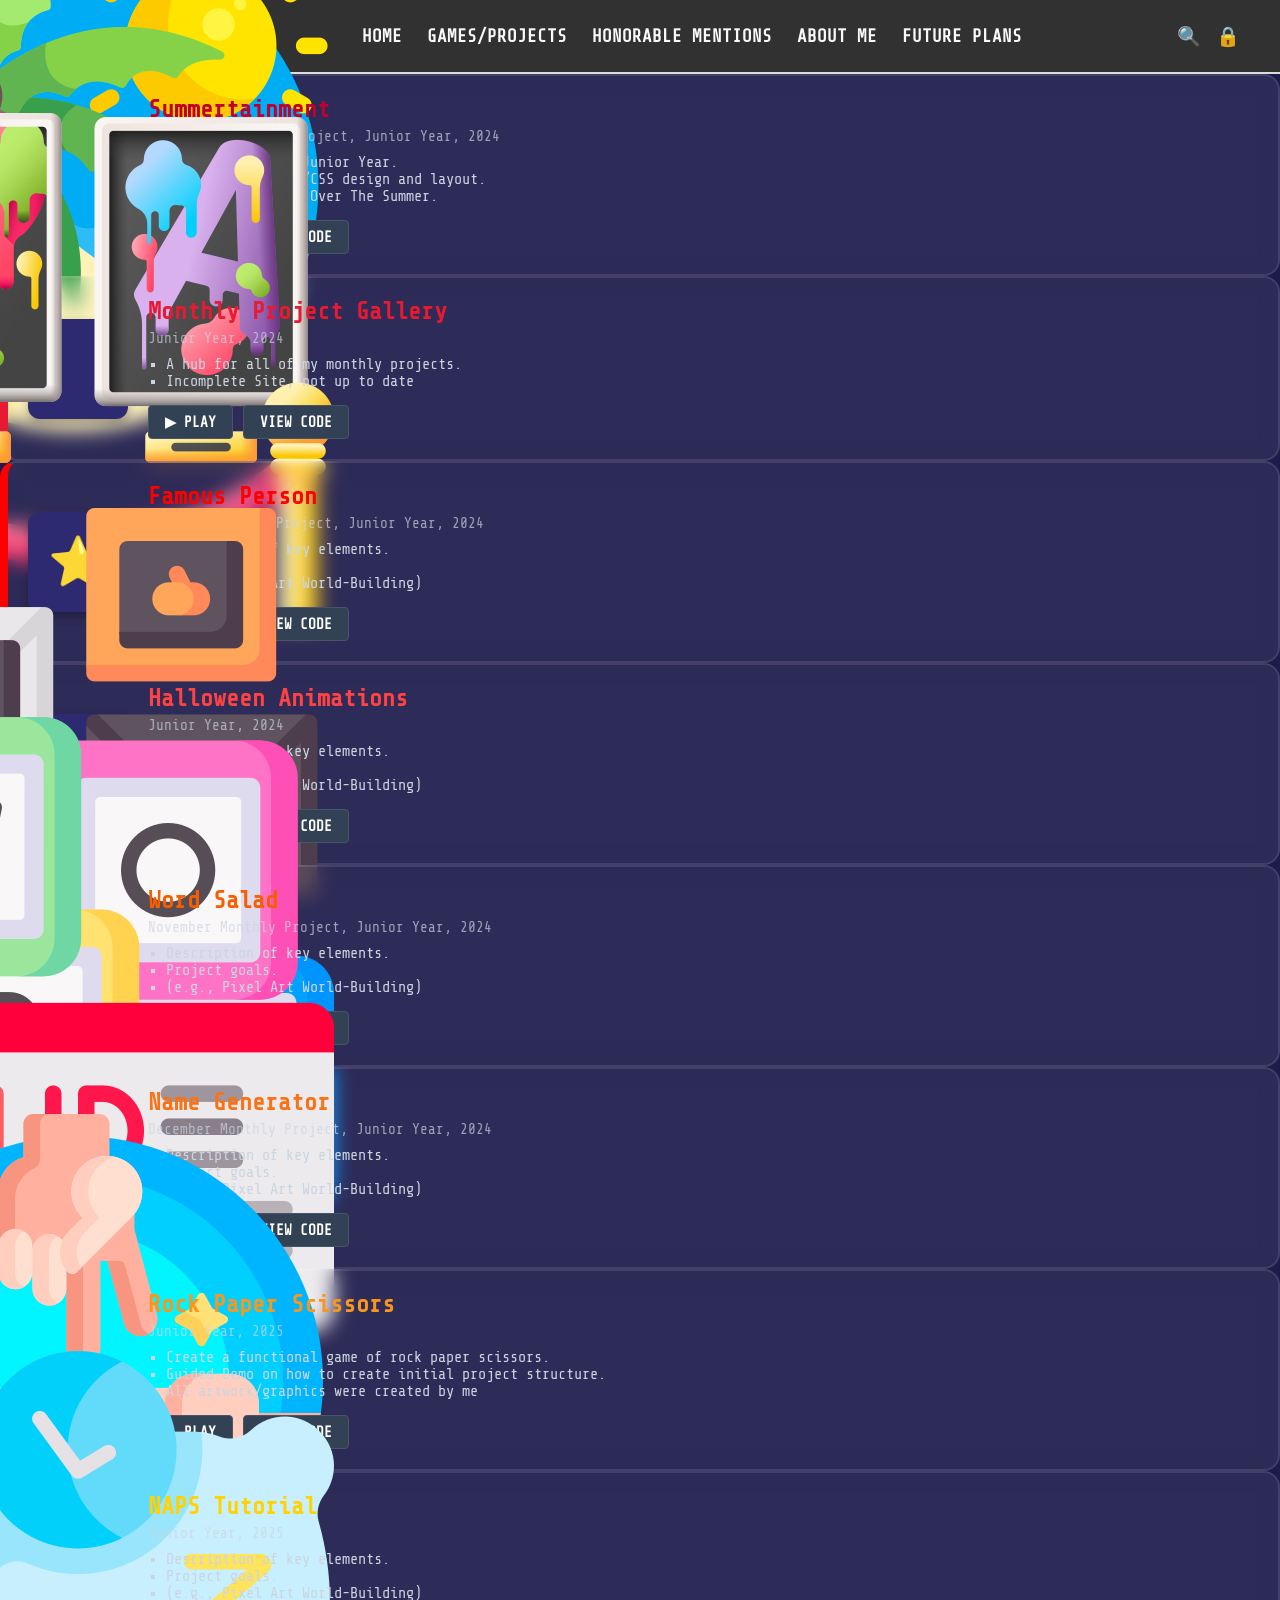
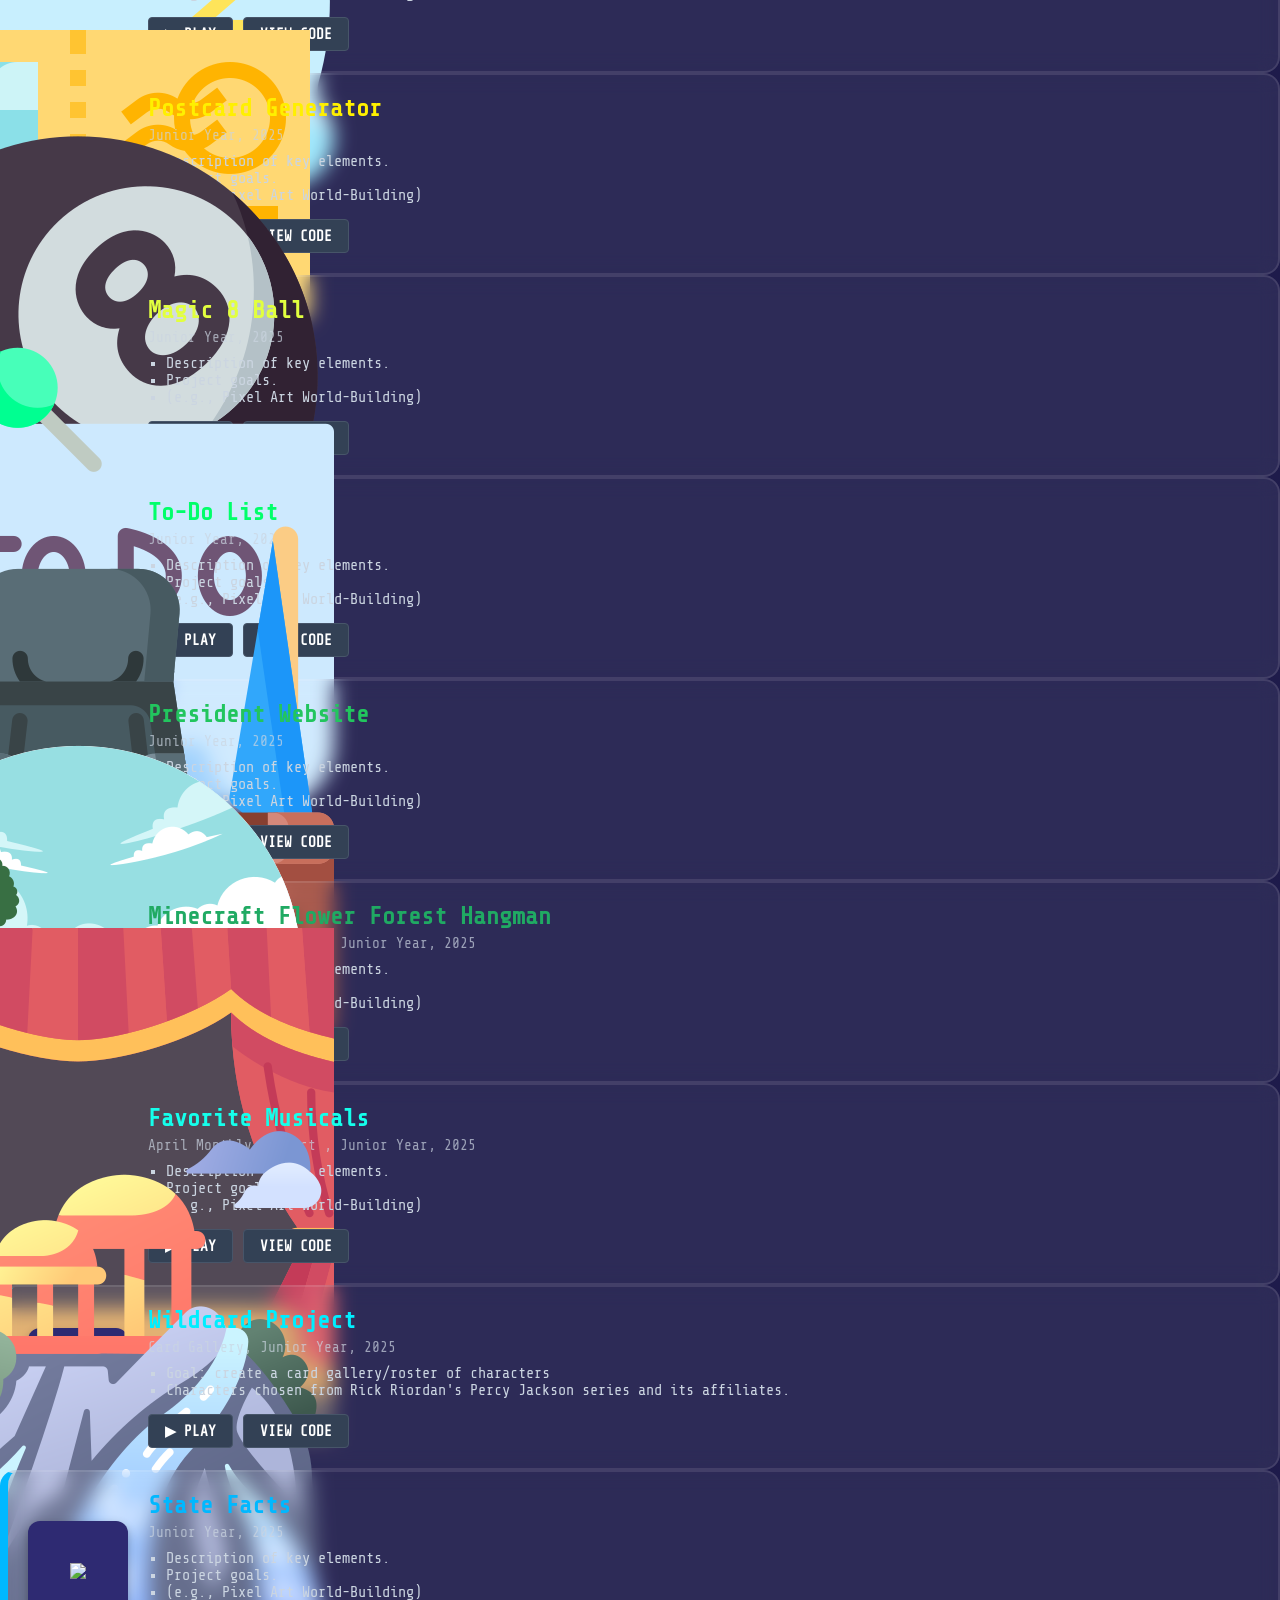
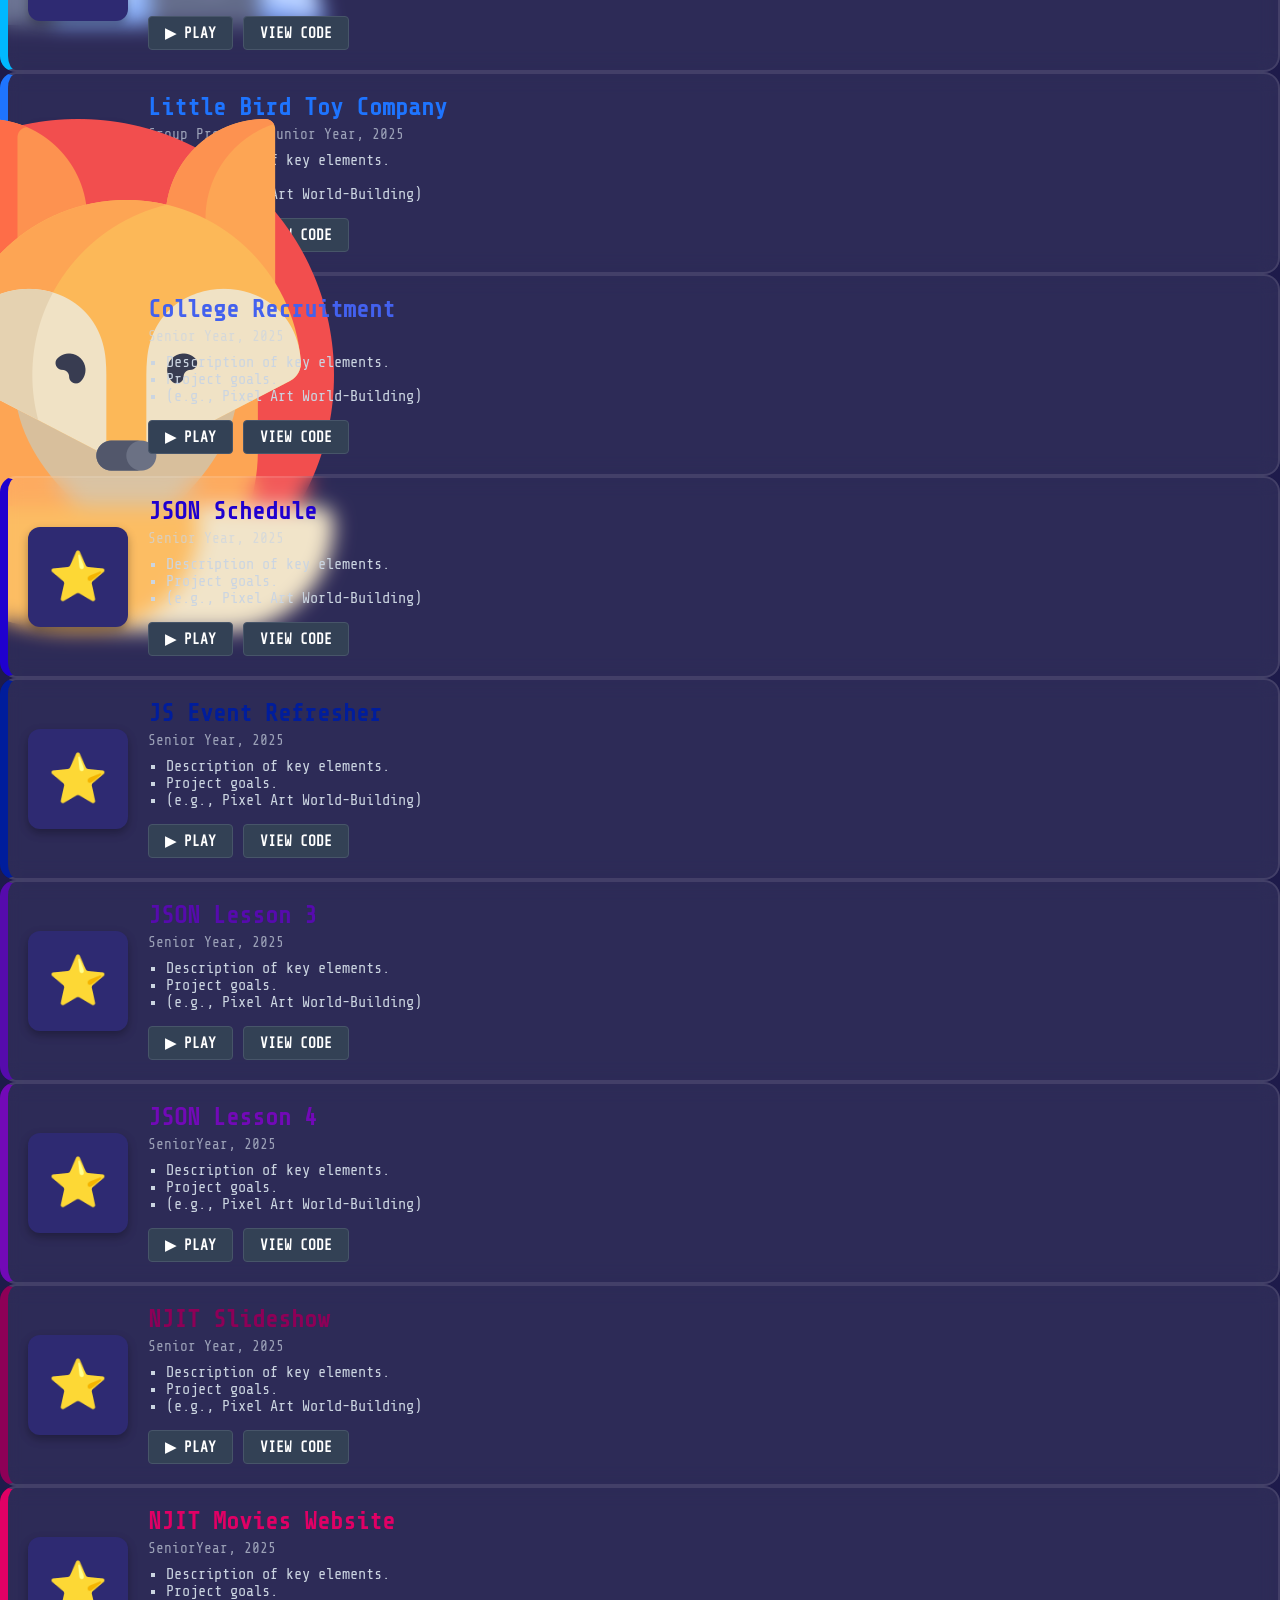
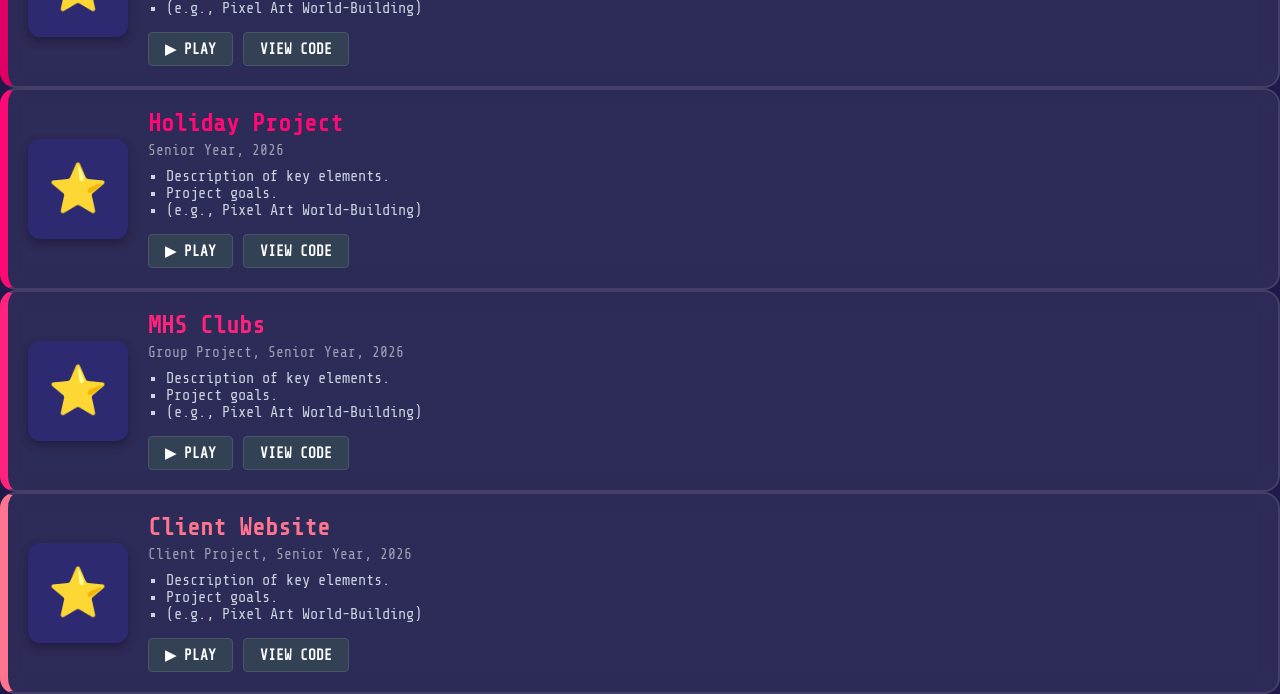
==== commit 67e16573: "progress on icons and desc - adding links after" ====
--- a/all.html
+++ b/all.html
@@ -242,7 +242,7 @@
 
 
     <div class="project-card card-accent-green">
-        <div class="project-thumb">⭐</div>
+        <div class="project-thumb"><img src="imgs/desk.png"></div>
         <div class="project-info">
             <h2 class="green-t">President Website</h2>
             <span class="genre-tag">Junior Year, 2025</span>
@@ -262,7 +262,7 @@
 
 
     <div class="project-card card-accent-verde">
-        <div class="project-thumb">⭐</div>
+        <div class="project-thumb"><img src="imgs/prairie.png"></div>
         <div class="project-info">
             <h2 class="verde-t">Minecraft Flower Forest Hangman</h2>
             <span class="genre-tag">March Monthly Project , Junior Year, 2025</span>
@@ -281,7 +281,7 @@
 
 
     <div class="project-card card-accent-cyan">
-        <div class="project-thumb">⭐</div>
+        <div class="project-thumb"><img src="imgs/stage.png"></div>
         <div class="project-info">
             <h2 class="cyan-t">Favorite Musicals</h2>
             <span class="genre-tag">April Monthly Project , Junior Year, 2025</span>
@@ -299,14 +299,14 @@
 
 
     <div class="project-card card-accent-aqua">
-        <div class="project-thumb">⭐</div>
+        <div class="project-thumb"><img src="imgs/olympus.png"></div>
         <div class="project-info">
             <h2 class="aqua-t">Wildcard Project</h2>
             <span class="genre-tag">Card Gallery, Junior Year, 2025</span>
             <ul>
-                <li>Description of key elements.</li>
-                <li>Project goals.</li>
-                <li>(e.g., Pixel Art World-Building)</li>
+                <li>Goal: create a card gallery/roster of characters</li>
+                <li>Characters chosen from Rick Riordan's Percy Jackson series and its affiliates.</li>
+
             </ul>
             <div class="card-actions">
                 <button class="btn-retro">▶ Play</button>
@@ -317,7 +317,7 @@
 
 
     <div class="project-card card-accent-sky">
-        <div class="project-thumb">⭐</div>
+        <div class="project-thumb"><img src="imgs/maps.png"></div>
         <div class="project-info">
             <h2 class="sky-t">State Facts</h2>
             <span class="genre-tag">Junior Year, 2025</span>
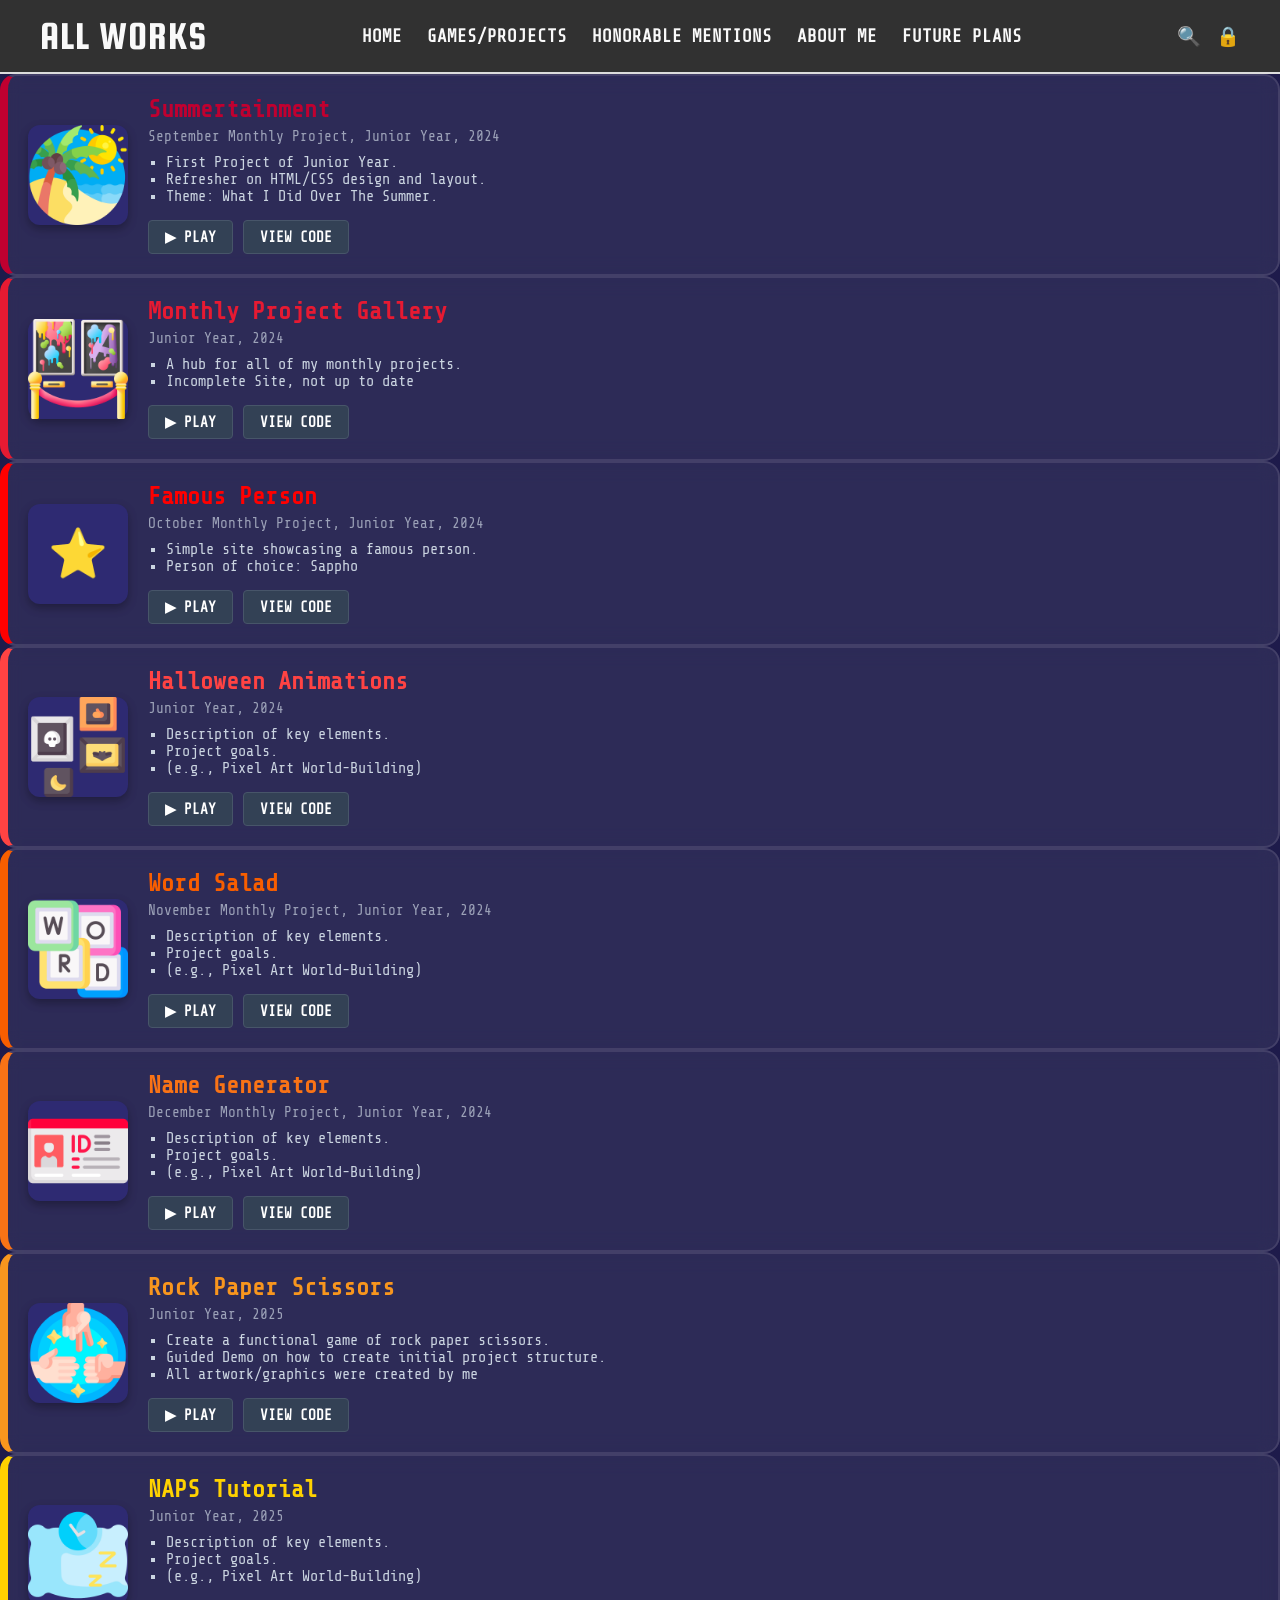
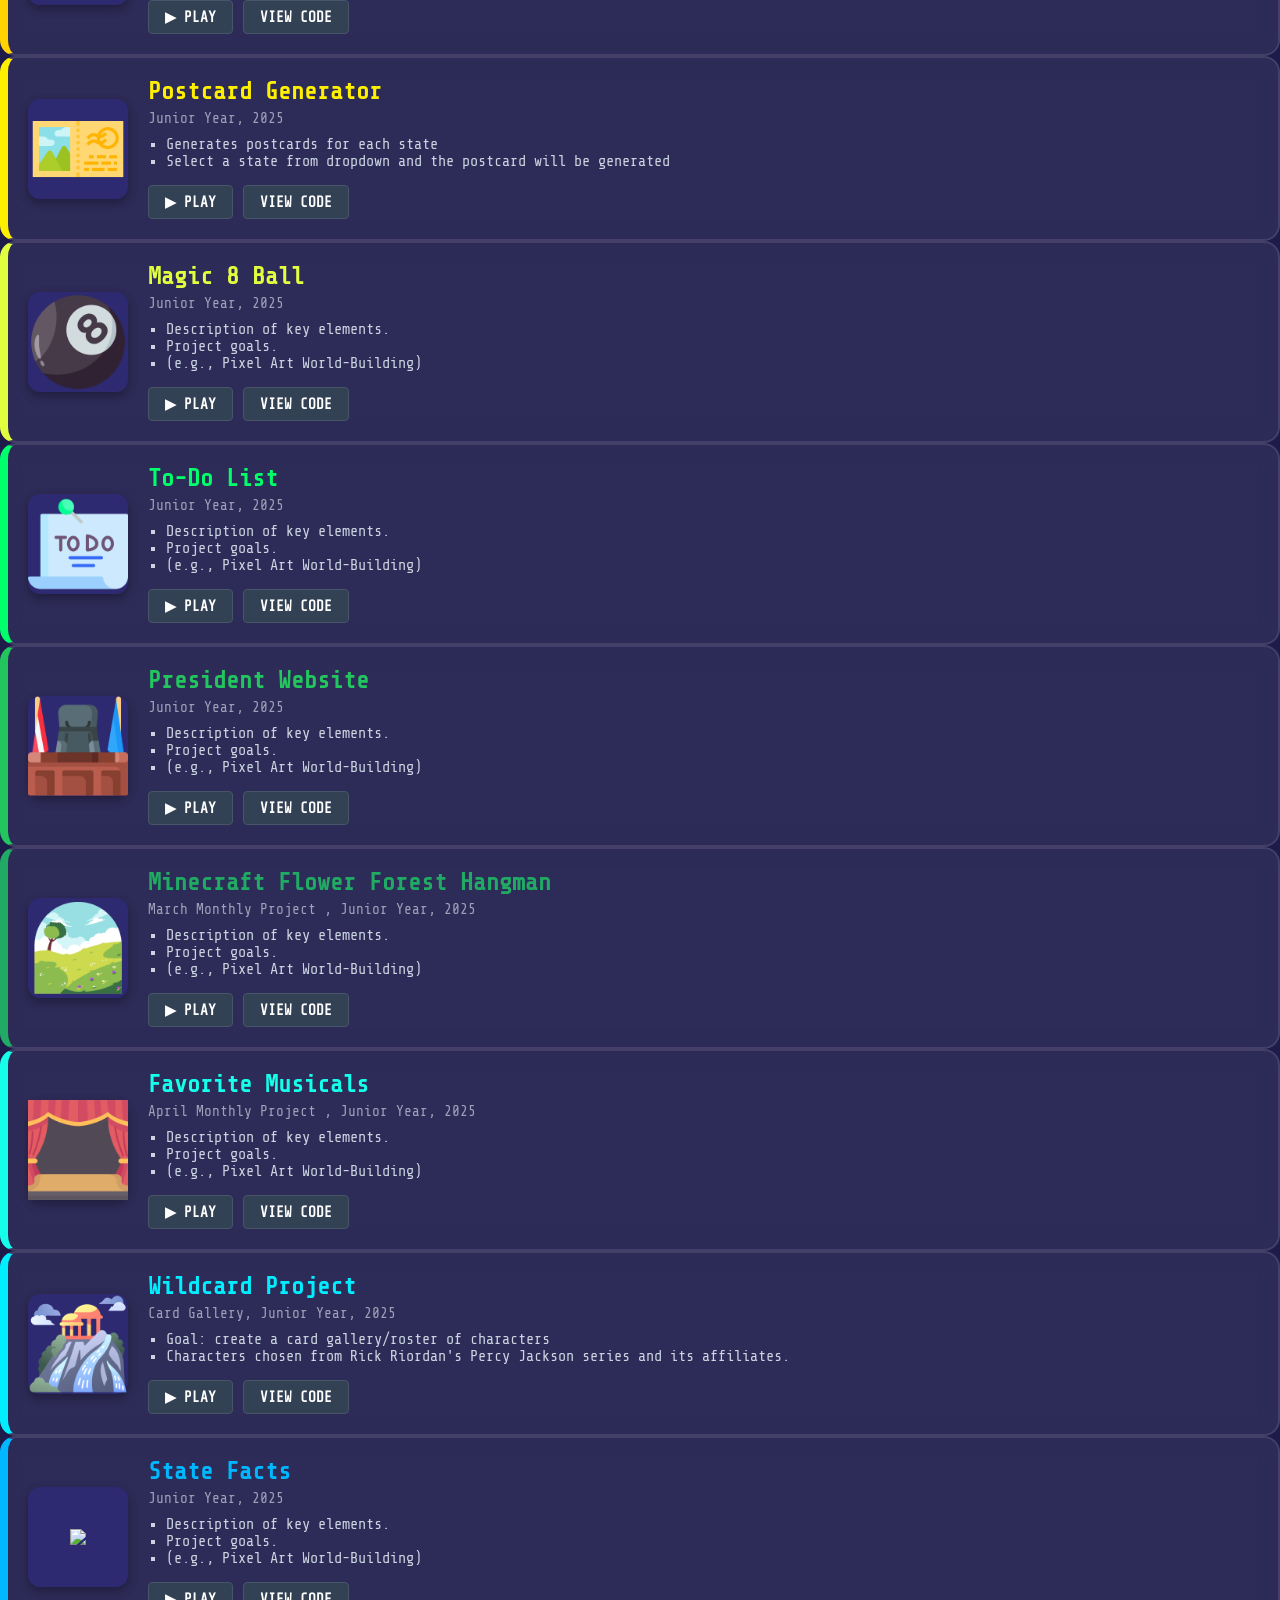
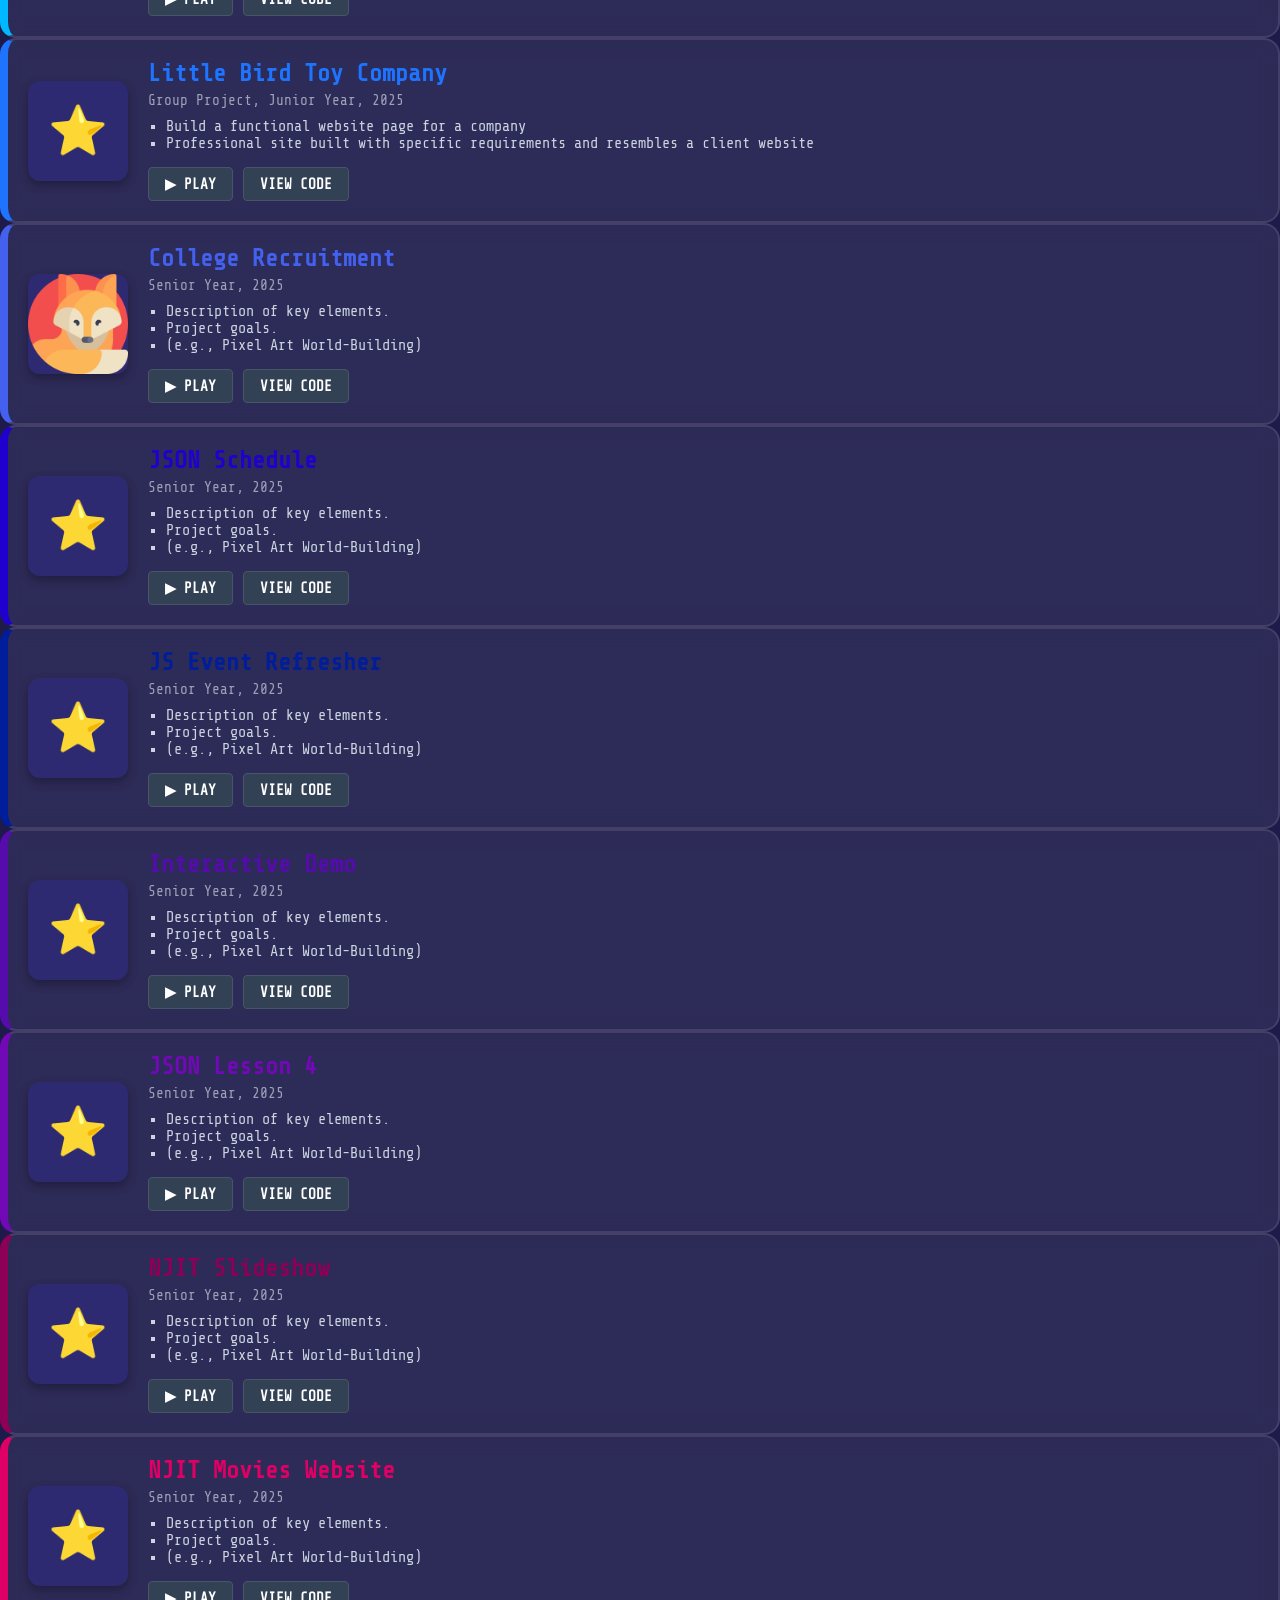
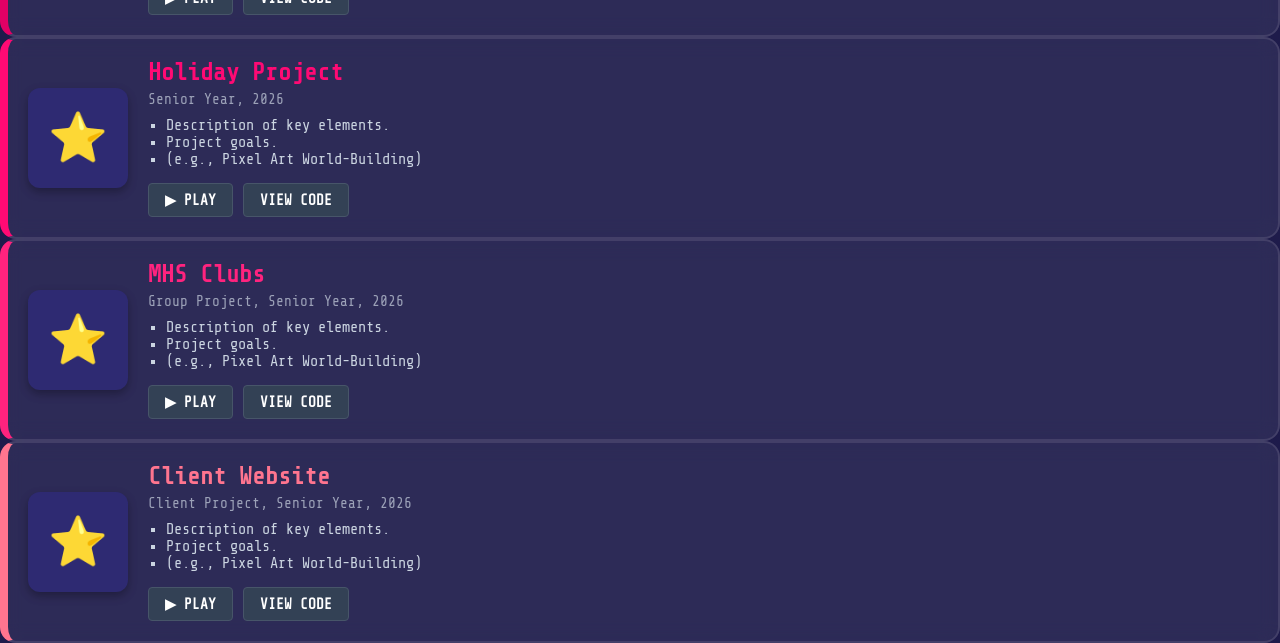
==== commit b3ae974e: "working???" ====
--- a/all.html
+++ b/all.html
@@ -44,6 +44,59 @@
                 <li>Theme: What I Did Over The Summer.</li>
             </ul>
             <div class="card-actions">
+                <button class="btn-retro" a href="https://hayley-exe.github.io/Summertainment/">▶ Play</button>
+                <button class="btn-retro" a href="https://github.com/hayley-exe/October-Sappho">View Code</button>
+            </div>
+        </div>
+    </div>
+
+
+    <div class="project-card card-accent-red">
+        <div class="project-thumb"><img src="imgs/gallery.png"></div>
+        <div class="project-info">
+            <h2 class="red-t"> Monthly Project Gallery</h2>
+            <span class="genre-tag">Junior Year, 2024</span>
+            <ul>
+                <li>A hub for all of my monthly projects.</li>
+                <li>Incomplete Site, not up to date</li>
+            </ul>
+            <div class="card-actions">
+                <button class="btn-retro" a href="https://hayley-exe.github.io/Monthly-Project-Gallery/">▶ Play</button>
+                <button class="btn-retro" a href="https://github.com/hayley-exe/Monthly-Project-Gallery">View
+                    Code</button>
+            </div>
+        </div>
+    </div>
+
+
+    <div class="project-card card-accent-bred">
+        <div class="project-thumb">⭐</div>
+        <div class="project-info">
+            <h2 class="bred-t"> Famous Person</h2>
+            <span class="genre-tag">October Monthly Project, Junior Year, 2024</span>
+            <ul>
+                <li>Simple site showcasing a famous person.</li>
+                <li>Person of choice: Sappho</li>
+            </ul>
+            <div class="card-actions">
+                <button class="btn-retro" a href="https://hayley-exe.github.io/October-Sappho/">▶ Play</button>
+                <button class="btn-retro" a href="https://github.com/hayley-exe/October-Sappho">View Code</button>
+            </div>
+        </div>
+    </div>
+
+
+    <div class="project-card card-accent-scarlet">
+        <div class="project-thumb"><img src="imgs/halloween.png"></div>
+        <div class="project-info">
+            <h2 class="scarlet-t"> Halloween Animations</h2>
+            <span class="genre-tag">Junior Year, 2024</span>
+            <ul>
+                <li>Description of key elements.</li>
+                <li>Project goals.</li>
+                <li>(e.g., Pixel Art World-Building)</li>
+            </ul>
+            <div class="card-actions">
                 <button class="btn-retro">▶ Play</button>
                 <button class="btn-retro">View Code</button>
             </div>
@@ -51,59 +104,6 @@
     </div>
 
 
-    <div class="project-card card-accent-red">
-        <div class="project-thumb"><img src="imgs/gallery.png"></div>
-        <div class="project-info">
-            <h2 class="red-t"> Monthly Project Gallery</h2>
-            <span class="genre-tag">Junior Year, 2024</span>
-            <ul>
-                <li>A hub for all of my monthly projects.</li>
-                <li>Incomplete Site, not up to date</li>
-            </ul>
-            <div class="card-actions">
-                <button class="btn-retro">▶ Play</button>
-                <button class="btn-retro">View Code</button>
-            </div>
-        </div>
-    </div>
-
-
-    <div class="project-card card-accent-bred">
-        <div class="project-thumb">⭐</div>
-        <div class="project-info">
-            <h2 class="bred-t"> Famous Person</h2>
-            <span class="genre-tag">October Monthly Project, Junior Year, 2024</span>
-            <ul>
-                <li>Description of key elements.</li>
-                <li>Project goals.</li>
-                <li>(e.g., Pixel Art World-Building)</li>
-            </ul>
-            <div class="card-actions">
-                <button class="btn-retro">▶ Play</button>
-                <button class="btn-retro">View Code</button>
-            </div>
-        </div>
-    </div>
-
-
-    <div class="project-card card-accent-scarlet">
-        <div class="project-thumb"><img src="imgs/halloween.png"></div>
-        <div class="project-info">
-            <h2 class="scarlet-t"> Halloween Animations</h2>
-            <span class="genre-tag">Junior Year, 2024</span>
-            <ul>
-                <li>Description of key elements.</li>
-                <li>Project goals.</li>
-                <li>(e.g., Pixel Art World-Building)</li>
-            </ul>
-            <div class="card-actions">
-                <button class="btn-retro">▶ Play</button>
-                <button class="btn-retro">View Code</button>
-            </div>
-        </div>
-    </div>
-
-
     <div class="project-card card-accent-fire">
         <div class="project-thumb"><img src="imgs/word.png"></div>
         <div class="project-info">
@@ -115,9 +115,9 @@
                 <li>(e.g., Pixel Art World-Building)</li>
             </ul>
             <div class="card-actions">
-                <button class="btn-retro"><a href="https://hayley-exe.github.io/Slater_NJIT-3_StarterFiles/
-">▶ Play</a></button>
-                <button class="btn-retro">View Code</button>
+                <button class="btn-retro"><a href="https://hayley-exe.github.io/November-MabLibs/">▶ Play</a></button>
+                <button class="btn-retro" <a href="https://github.com/hayley-exe/November-MabLibs">View
+                    Code</a></button>
             </div>
         </div>
     </div>
@@ -134,8 +134,9 @@
                 <li>(e.g., Pixel Art World-Building)</li>
             </ul>
             <div class="card-actions">
-                <button class="btn-retro">▶ Play</button>
-                <button class="btn-retro">View Code</button>
+                <button class="btn-retro" a href="https://hayley-exe.github.io/December-Name-Generator/">▶ Play</button>
+                <button class="btn-retro" a href="https://github.com/hayley-exe/December-Name-Generator">View
+                    Code</button>
             </div>
         </div>
     </div>
@@ -153,7 +154,8 @@
             </ul>
             <div class="card-actions">
                 <button class="btn-retro" a href="https://hayley-exe.github.io/rock-paper-scissors-Jan/">▶ Play</button>
-                <button class="btn-retro">View Code</button>
+                <button class="btn-retro" a href="https://github.com/hayley-exe/rock-paper-scissors-Jan/">View
+                    Code</button>
             </div>
         </div>
     </div>
@@ -172,6 +174,164 @@
                 <li>(e.g., Pixel Art World-Building)</li>
             </ul>
             <div class="card-actions">
+                <button class="btn-retro" a href="https://hayley-exe.github.io/tutorial/">▶ Play</button>
+                <button class="btn-retro" a href="https://github.com/hayley-exe/tutorial">View Code</button>
+            </div>
+        </div>
+    </div>
+
+
+
+
+    <div class="project-card card-accent-yellow">
+        <div class="project-thumb"><img src="imgs/postcard.png"></div>
+        <div class="project-info">
+            <h2 class="yellow-t">Postcard Generator</h2>
+            <span class="genre-tag">Junior Year, 2025</span>
+            <ul>
+                <li>Generates postcards for each state</li>
+                <li>Select a state from dropdown and the postcard will be generated</li>
+
+            </ul>
+            <div class="card-actions">
+                <button class="btn-retro" a href="https://hayley-exe.github.io/you-ve-got-mail/">▶ Play</button>
+                <button class="btn-retro" a href="https://github.com/hayley-exe/you-ve-got-mail">View Code</button>
+            </div>
+        </div>
+    </div>
+
+
+
+
+    <div class="project-card card-accent-acid">
+        <div class="project-thumb"><img src="imgs/snooker.png"></div>
+        <div class="project-info">
+            <h2 class="acid-t">Magic 8 Ball</h2>
+            <span class="genre-tag">Junior Year, 2025</span>
+            <ul>
+                <li>Description of key elements.</li>
+                <li>Project goals.</li>
+                <li>(e.g., Pixel Art World-Building)</li>
+            </ul>
+            <div class="card-actions">
+                <button class="btn-retro" a href="https://hayley-exe.github.io/Magic-8-Ball//">▶ Play</button>
+                <button class="btn-retro">View Code</button>
+            </div>
+        </div>
+    </div>
+
+
+
+
+    <div class="project-card card-accent-lime">
+        <div class="project-thumb"><img src="imgs/to-do-list.png"></div>
+        <div class="project-info">
+            <h2 class="lime-t">To-Do List</h2>
+            <span class="genre-tag">Junior Year, 2025</span>
+            <ul>
+                <li>Description of key elements.</li>
+                <li>Project goals.</li>
+                <li>(e.g., Pixel Art World-Building)</li>
+            </ul>
+            <div class="card-actions">
+                <button class="btn-retro" a href="https://hayley-exe.github.io/to-do-list/">▶ Play</button>
+                <button class="btn-retro" a href="https://github.com/hayley-exe/to-do-list">View Code</button>
+            </div>
+        </div>
+    </div>
+
+
+
+
+    <div class="project-card card-accent-green">
+        <div class="project-thumb"><img src="imgs/desk.png"></div>
+        <div class="project-info">
+            <h2 class="green-t">President Website</h2>
+            <span class="genre-tag">Junior Year, 2025</span>
+            <ul>
+                <li>Description of key elements.</li>
+                <li>Project goals.</li>
+                <li>(e.g., Pixel Art World-Building)</li>
+            </ul>
+            <div class="card-actions">
+                <button class="btn-retro" a href="https://hayley-exe.github.io/never-gonna-be-president-now/">▶
+                    Play</button>
+                <button class="btn-retro" a href="https://github.com/hayley-exe/never-gonna-be-president-now/">View
+                    Code</button>
+            </div>
+        </div>
+    </div>
+
+
+
+
+    <div class="project-card card-accent-verde">
+        <div class="project-thumb"><img src="imgs/prairie.png"></div>
+        <div class="project-info">
+            <h2 class="verde-t">Minecraft Flower Forest Hangman</h2>
+            <span class="genre-tag">March Monthly Project , Junior Year, 2025</span>
+            <ul>
+                <li>Description of key elements.</li>
+                <li>Project goals.</li>
+                <li>(e.g., Pixel Art World-Building)</li>
+            </ul>
+            <div class="card-actions">
+                <button class="btn-retro" a href="https://hayley-exe.github.io/mc-flower-hangman-march/
+">▶ Play</button>
+                <button class="btn-retro" a href="https://github.com/hayley-exe/mc-flower-hangman-march/">View
+                    Code</button>
+            </div>
+        </div>
+    </div>
+
+
+    <div class="project-card card-accent-cyan">
+        <div class="project-thumb"><img src="imgs/stage.png"></div>
+        <div class="project-info">
+            <h2 class="cyan-t">Favorite Musicals</h2>
+            <span class="genre-tag">April Monthly Project , Junior Year, 2025</span>
+            <ul>
+                <li>Description of key elements.</li>
+                <li>Project goals.</li>
+                <li>(e.g., Pixel Art World-Building)</li>
+            </ul>
+            <div class="card-actions">
+                <button class="btn-retro" a href="https://hayley-exe.github.io/april-musicals/">▶ Play</button>
+                <button class="btn-retro" a href="https://github.com/hayley-exe/april-musicals">View Code</button>
+            </div>
+        </div>
+    </div>
+
+
+    <div class="project-card card-accent-aqua">
+        <div class="project-thumb"><img src="imgs/olympus.png"></div>
+        <div class="project-info">
+            <h2 class="aqua-t">Wildcard Project</h2>
+            <span class="genre-tag">Card Gallery, Junior Year, 2025</span>
+            <ul>
+                <li>Goal: create a card gallery/roster of characters</li>
+                <li>Characters chosen from Rick Riordan's Percy Jackson series and its affiliates.</li>
+
+            </ul>
+            <div class="card-actions">
+                <button class="btn-retro" a href="https://hayley-exe.github.io/team-site-may/">▶ Play</button>
+                <button class="btn-retro" a href="https://github.com/hayley-exe/team-site-may">View Code</button>
+            </div>
+        </div>
+    </div>
+
+
+    <div class="project-card card-accent-sky">
+        <div class="project-thumb"><img src="imgs/maps.png"></div>
+        <div class="project-info">
+            <h2 class="sky-t">State Facts</h2>
+            <span class="genre-tag">Junior Year, 2025</span>
+            <ul>
+                <li>Description of key elements.</li>
+                <li>Project goals.</li>
+                <li>(e.g., Pixel Art World-Building)</li>
+            </ul>
+            <div class="card-actions">
                 <button class="btn-retro">▶ Play</button>
                 <button class="btn-retro">View Code</button>
             </div>
@@ -179,170 +339,14 @@
     </div>
 
 
-
-
-    <div class="project-card card-accent-yellow">
-        <div class="project-thumb"><img src="imgs/postcard.png"></div>
-        <div class="project-info">
-            <h2 class="yellow-t">Postcard Generator</h2>
-            <span class="genre-tag">Junior Year, 2025</span>
-            <ul>
-                <li>Description of key elements.</li>
-                <li>Project goals.</li>
-                <li>(e.g., Pixel Art World-Building)</li>
-            </ul>
-            <div class="card-actions">
-                <button class="btn-retro">▶ Play</button>
-                <button class="btn-retro">View Code</button>
-            </div>
-        </div>
-    </div>
-
-
-
-
-    <div class="project-card card-accent-acid">
-        <div class="project-thumb"><img src="imgs/snooker.png"></div>
-        <div class="project-info">
-            <h2 class="acid-t">Magic 8 Ball</h2>
-            <span class="genre-tag">Junior Year, 2025</span>
-            <ul>
-                <li>Description of key elements.</li>
-                <li>Project goals.</li>
-                <li>(e.g., Pixel Art World-Building)</li>
-            </ul>
-            <div class="card-actions">
-                <button class="btn-retro" a href="https://hayley-exe.github.io/Magic-8-Ball//">▶ Play</button>
-                <button class="btn-retro">View Code</button>
-            </div>
-        </div>
-    </div>
-
-
-
-
-    <div class="project-card card-accent-lime">
-        <div class="project-thumb"><img src="imgs/to-do-list.png"></div>
-        <div class="project-info">
-            <h2 class="lime-t">To-Do List</h2>
-            <span class="genre-tag">Junior Year, 2025</span>
-            <ul>
-                <li>Description of key elements.</li>
-                <li>Project goals.</li>
-                <li>(e.g., Pixel Art World-Building)</li>
-            </ul>
-            <div class="card-actions">
-                <button class="btn-retro">▶ Play</button>
-                <button class="btn-retro">View Code</button>
-            </div>
-        </div>
-    </div>
-
-
-
-
-    <div class="project-card card-accent-green">
-        <div class="project-thumb"><img src="imgs/desk.png"></div>
-        <div class="project-info">
-            <h2 class="green-t">President Website</h2>
-            <span class="genre-tag">Junior Year, 2025</span>
-            <ul>
-                <li>Description of key elements.</li>
-                <li>Project goals.</li>
-                <li>(e.g., Pixel Art World-Building)</li>
-            </ul>
-            <div class="card-actions">
-                <button class="btn-retro">▶ Play</button>
-                <button class="btn-retro">View Code</button>
-            </div>
-        </div>
-    </div>
-
-
-
-
-    <div class="project-card card-accent-verde">
-        <div class="project-thumb"><img src="imgs/prairie.png"></div>
-        <div class="project-info">
-            <h2 class="verde-t">Minecraft Flower Forest Hangman</h2>
-            <span class="genre-tag">March Monthly Project , Junior Year, 2025</span>
-            <ul>
-                <li>Description of key elements.</li>
-                <li>Project goals.</li>
-                <li>(e.g., Pixel Art World-Building)</li>
-            </ul>
-            <div class="card-actions">
-                <button class="btn-retro" a href="https://hayley-exe.github.io/mc-flower-hangman-march/
-">▶ Play</button>
-                <button class="btn-retro">View Code</button>
-            </div>
-        </div>
-    </div>
-
-
-    <div class="project-card card-accent-cyan">
-        <div class="project-thumb"><img src="imgs/stage.png"></div>
-        <div class="project-info">
-            <h2 class="cyan-t">Favorite Musicals</h2>
-            <span class="genre-tag">April Monthly Project , Junior Year, 2025</span>
-            <ul>
-                <li>Description of key elements.</li>
-                <li>Project goals.</li>
-                <li>(e.g., Pixel Art World-Building)</li>
-            </ul>
-            <div class="card-actions">
-                <button class="btn-retro">▶ Play</button>
-                <button class="btn-retro">View Code</button>
-            </div>
-        </div>
-    </div>
-
-
-    <div class="project-card card-accent-aqua">
-        <div class="project-thumb"><img src="imgs/olympus.png"></div>
-        <div class="project-info">
-            <h2 class="aqua-t">Wildcard Project</h2>
-            <span class="genre-tag">Card Gallery, Junior Year, 2025</span>
-            <ul>
-                <li>Goal: create a card gallery/roster of characters</li>
-                <li>Characters chosen from Rick Riordan's Percy Jackson series and its affiliates.</li>
-
-            </ul>
-            <div class="card-actions">
-                <button class="btn-retro">▶ Play</button>
-                <button class="btn-retro">View Code</button>
-            </div>
-        </div>
-    </div>
-
-
-    <div class="project-card card-accent-sky">
-        <div class="project-thumb"><img src="imgs/maps.png"></div>
-        <div class="project-info">
-            <h2 class="sky-t">State Facts</h2>
-            <span class="genre-tag">Junior Year, 2025</span>
-            <ul>
-                <li>Description of key elements.</li>
-                <li>Project goals.</li>
-                <li>(e.g., Pixel Art World-Building)</li>
-            </ul>
-            <div class="card-actions">
-                <button class="btn-retro">▶ Play</button>
-                <button class="btn-retro">View Code</button>
-            </div>
-        </div>
-    </div>
-
-
     <div class="project-card card-accent-blue">
         <div class="project-thumb">⭐</div>
         <div class="project-info">
             <h2 class="blue-t">Little Bird Toy Company</h2>
             <span class="genre-tag">Group Project, Junior Year, 2025</span>
             <ul>
-                <li>Description of key elements.</li>
-                <li>Project goals.</li>
-                <li>(e.g., Pixel Art World-Building)</li>
+                <li>Build a functional website page for a company</li>
+                <li>Professional site built with specific requirements and resembles a client website</li>
             </ul>
             <div class="card-actions">
                 <button class="btn-retro">▶ Play</button>
@@ -385,7 +389,8 @@
             <div class="card-actions">
                 <button class="btn-retro" a href="https://hayley-exe.github.io/JSON-ASYNC-schedule-project/">▶
                     Play</button>
-                <button class="btn-retro">View Code</button>
+                <button class="btn-retro" a href="https://github.com/hayley-exe/JSON-ASYNC-schedule-project">View
+                    Code</button>
             </div>
         </div>
     </div>
@@ -395,6 +400,43 @@
         <div class="project-thumb">⭐</div>
         <div class="project-info">
             <h2 class="indigo-t">JS Event Refresher</h2>
+            <span class="genre-tag">Senior Year, 2025</span>
+            <ul>
+                <li>Description of key elements.</li>
+                <li>Project goals.</li>
+                <li>(e.g., Pixel Art World-Building)</li>
+            </ul>
+            <div class="card-actions">
+                <button class="btn-retro" a
+                    href="https://hayley-exe.github.io/1.03-Event-Listeners-Refresher-LESSON-code-bap/">▶ Play</button>
+                <button class="btn-retro" a
+                    href="https://github.com/hayley-exe/1.03-Event-Listeners-Refresher-LESSON-code-bap">View
+                    Code</button>
+            </div>
+        </div>
+    </div>
+    <div class="project-card card-accent-purple">
+        <div class="project-thumb">⭐</div>
+        <div class="project-info">
+            <h2 class="purple-t">Interactive Demo</h2>
+            <span class="genre-tag">Senior Year, 2025</span>
+            <ul>
+                <li>Description of key elements.</li>
+                <li>Project goals.</li>
+                <li>(e.g., Pixel Art World-Building)</li>
+            </ul>
+            <div class="card-actions">
+                <button class="btn-retro" a href="https://hayley-exe.github.io/refresher/">▶ Play</button>
+                <button class="btn-retro" a href="https://github.com/hayley-exe/refresher">View Code</button>
+            </div>
+        </div>
+    </div>
+
+
+    <div class="project-card card-accent-violet">
+        <div class="project-thumb">⭐</div>
+        <div class="project-info">
+            <h2 class="violet-t">JSON Lesson 4</h2>
             <span class="genre-tag">Senior Year, 2025</span>
             <ul>
                 <li>Description of key elements.</li>
@@ -407,40 +449,6 @@
             </div>
         </div>
     </div>
-    <div class="project-card card-accent-purple">
-        <div class="project-thumb">⭐</div>
-        <div class="project-info">
-            <h2 class="purple-t"> JSON Lesson 3</h2>
-            <span class="genre-tag">Senior Year, 2025</span>
-            <ul>
-                <li>Description of key elements.</li>
-                <li>Project goals.</li>
-                <li>(e.g., Pixel Art World-Building)</li>
-            </ul>
-            <div class="card-actions">
-                <button class="btn-retro">▶ Play</button>
-                <button class="btn-retro">View Code</button>
-            </div>
-        </div>
-    </div>
-
-
-    <div class="project-card card-accent-violet">
-        <div class="project-thumb">⭐</div>
-        <div class="project-info">
-            <h2 class="violet-t">JSON Lesson 4</h2>
-            <span class="genre-tag">SeniorYear, 2025</span>
-            <ul>
-                <li>Description of key elements.</li>
-                <li>Project goals.</li>
-                <li>(e.g., Pixel Art World-Building)</li>
-            </ul>
-            <div class="card-actions">
-                <button class="btn-retro">▶ Play</button>
-                <button class="btn-retro">View Code</button>
-            </div>
-        </div>
-    </div>
 
 
     <div class="project-card card-accent-magenta">
@@ -454,8 +462,9 @@
                 <li>(e.g., Pixel Art World-Building)</li>
             </ul>
             <div class="card-actions">
-                <button class="btn-retro">▶ Play</button>
-                <button class="btn-retro">View Code</button>
+                <button class="btn-retro" a href="https://hayley-exe.github.io/njit-slideshow-project/">▶ Play</button>
+                <button class="btn-retro" a href="https://github.com/hayley-exe/njit-slideshow-project">View
+                    Code</button>
             </div>
         </div>
     </div>
@@ -465,15 +474,17 @@
         <div class="project-thumb">⭐</div>
         <div class="project-info">
             <h2 class="dpink-t">NJIT Movies Website</h2>
-            <span class="genre-tag">SeniorYear, 2025</span>
-            <ul>
-                <li>Description of key elements.</li>
-                <li>Project goals.</li>
-                <li>(e.g., Pixel Art World-Building)</li>
-            </ul>
-            <div class="card-actions">
-                <button class="btn-retro">▶ Play</button>
-                <button class="btn-retro">View Code</button>
+            <span class="genre-tag">Senior Year, 2025</span>
+            <ul>
+                <li>Description of key elements.</li>
+                <li>Project goals.</li>
+                <li>(e.g., Pixel Art World-Building)</li>
+            </ul>
+            <div class="card-actions">
+                <button class="btn-retro" a href="https://hayley-exe.github.io/Slater_NJIT-3_StarterFiles/">▶
+                    Play</button>
+                <button class="btn-retro" a href="https://github.com/hayley-exe/Slater_NJIT-3_StarterFiles">View
+                    Code</button>
             </div>
         </div>
     </div>
@@ -490,8 +501,8 @@
                 <li>(e.g., Pixel Art World-Building)</li>
             </ul>
             <div class="card-actions">
-                <button class="btn-retro">▶ Play</button>
-                <button class="btn-retro">View Code</button>
+                <button class="btn-retro" a href="https://hayley-exe.github.io/holiday-project/">▶ Play</button>
+                <button class="btn-retro" a href="https://github.com/hayley-exe/holiday-project">View Code</button>
             </div>
         </div>
     </div>
@@ -509,7 +520,7 @@
             </ul>
             <div class="card-actions">
                 <button class="btn-retro" a href="https://coppercoder227.github.io/GuideToThings/">▶ Play</button>
-                <button class="btn-retro">View Code</button>
+                <button class="btn-retro" a href="https://github.com/hayley-exe/GuideToThings">View Code</button>
             </div>
         </div>
     </div>
--- a/style.css
+++ b/style.css
@@ -300,6 +300,12 @@
   box-shadow: 0 4px 10px rgba(0, 0, 0, 0.3);
 }
 
+.project-thumb img {
+  max-width: 100%;
+  max-height: 100%;
+  object-fit: contain;
+}
+
 .project-info {
   flex-grow: 1;
 }
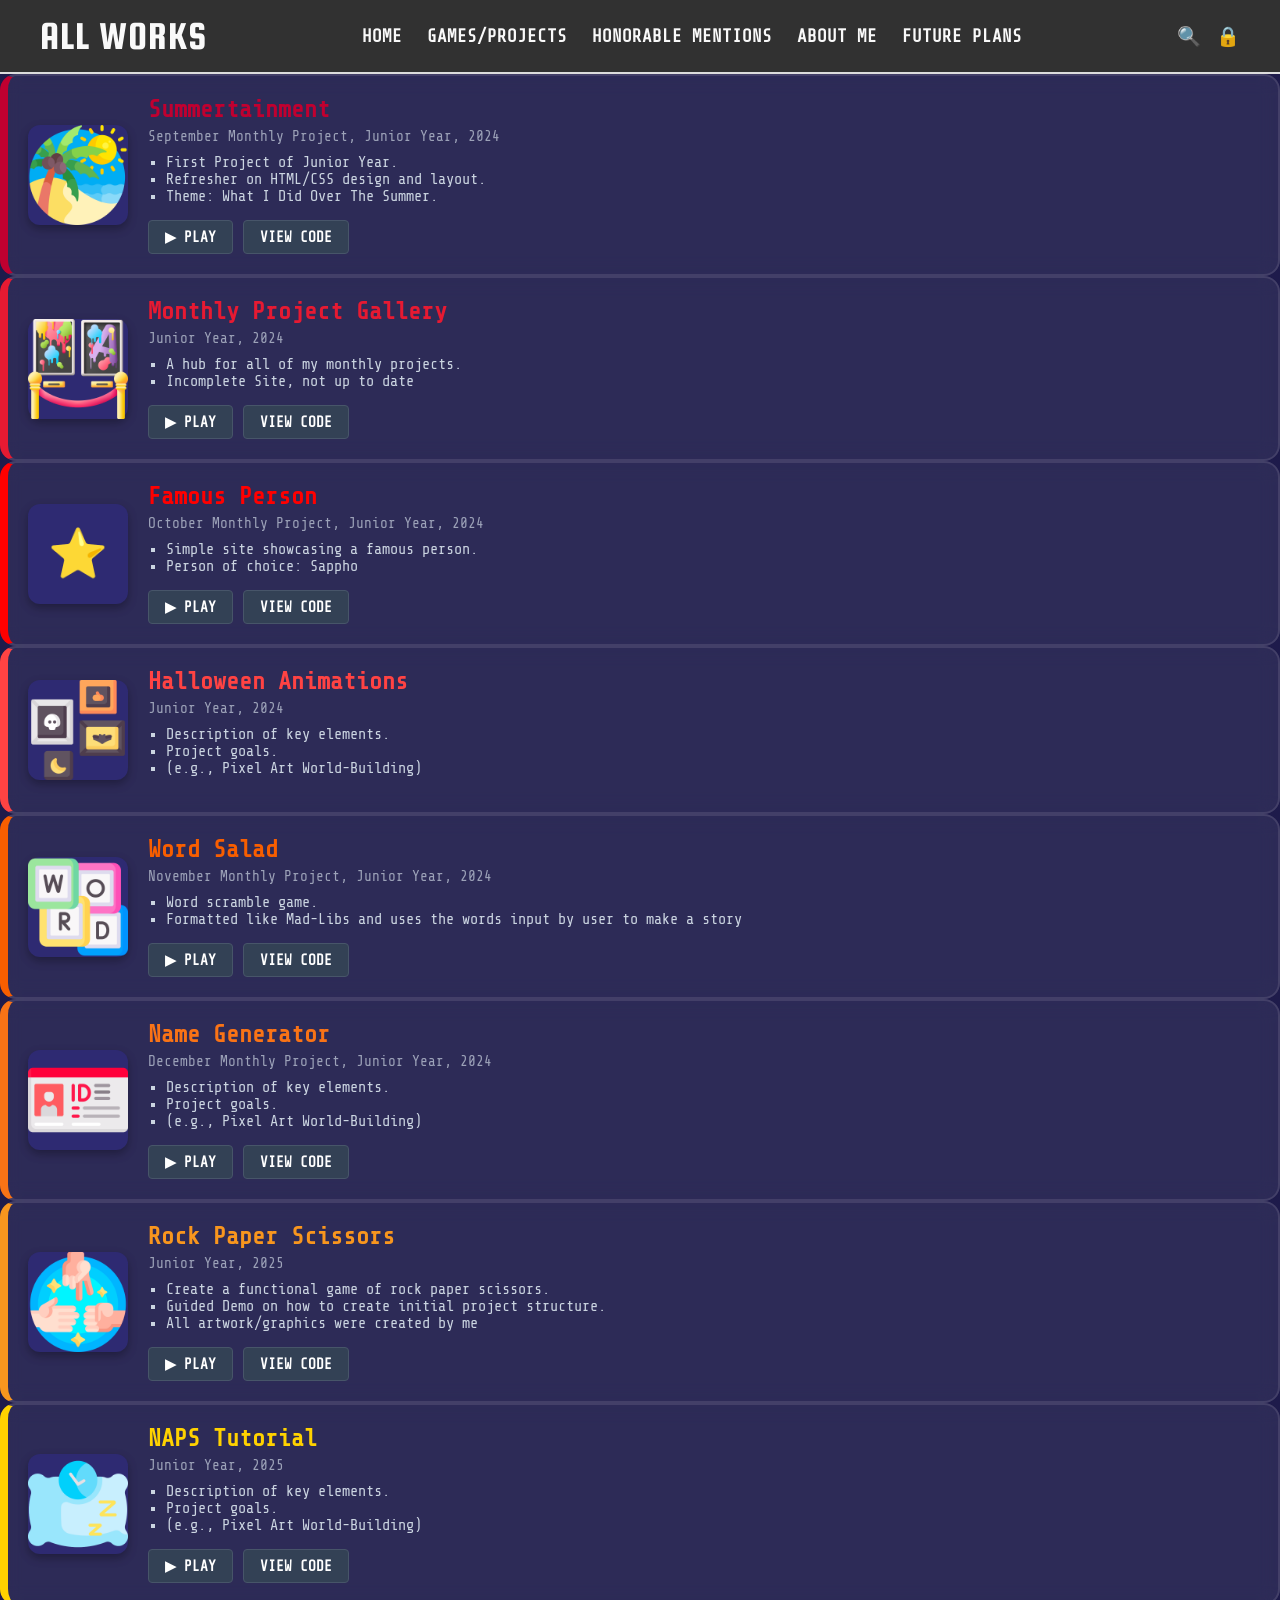
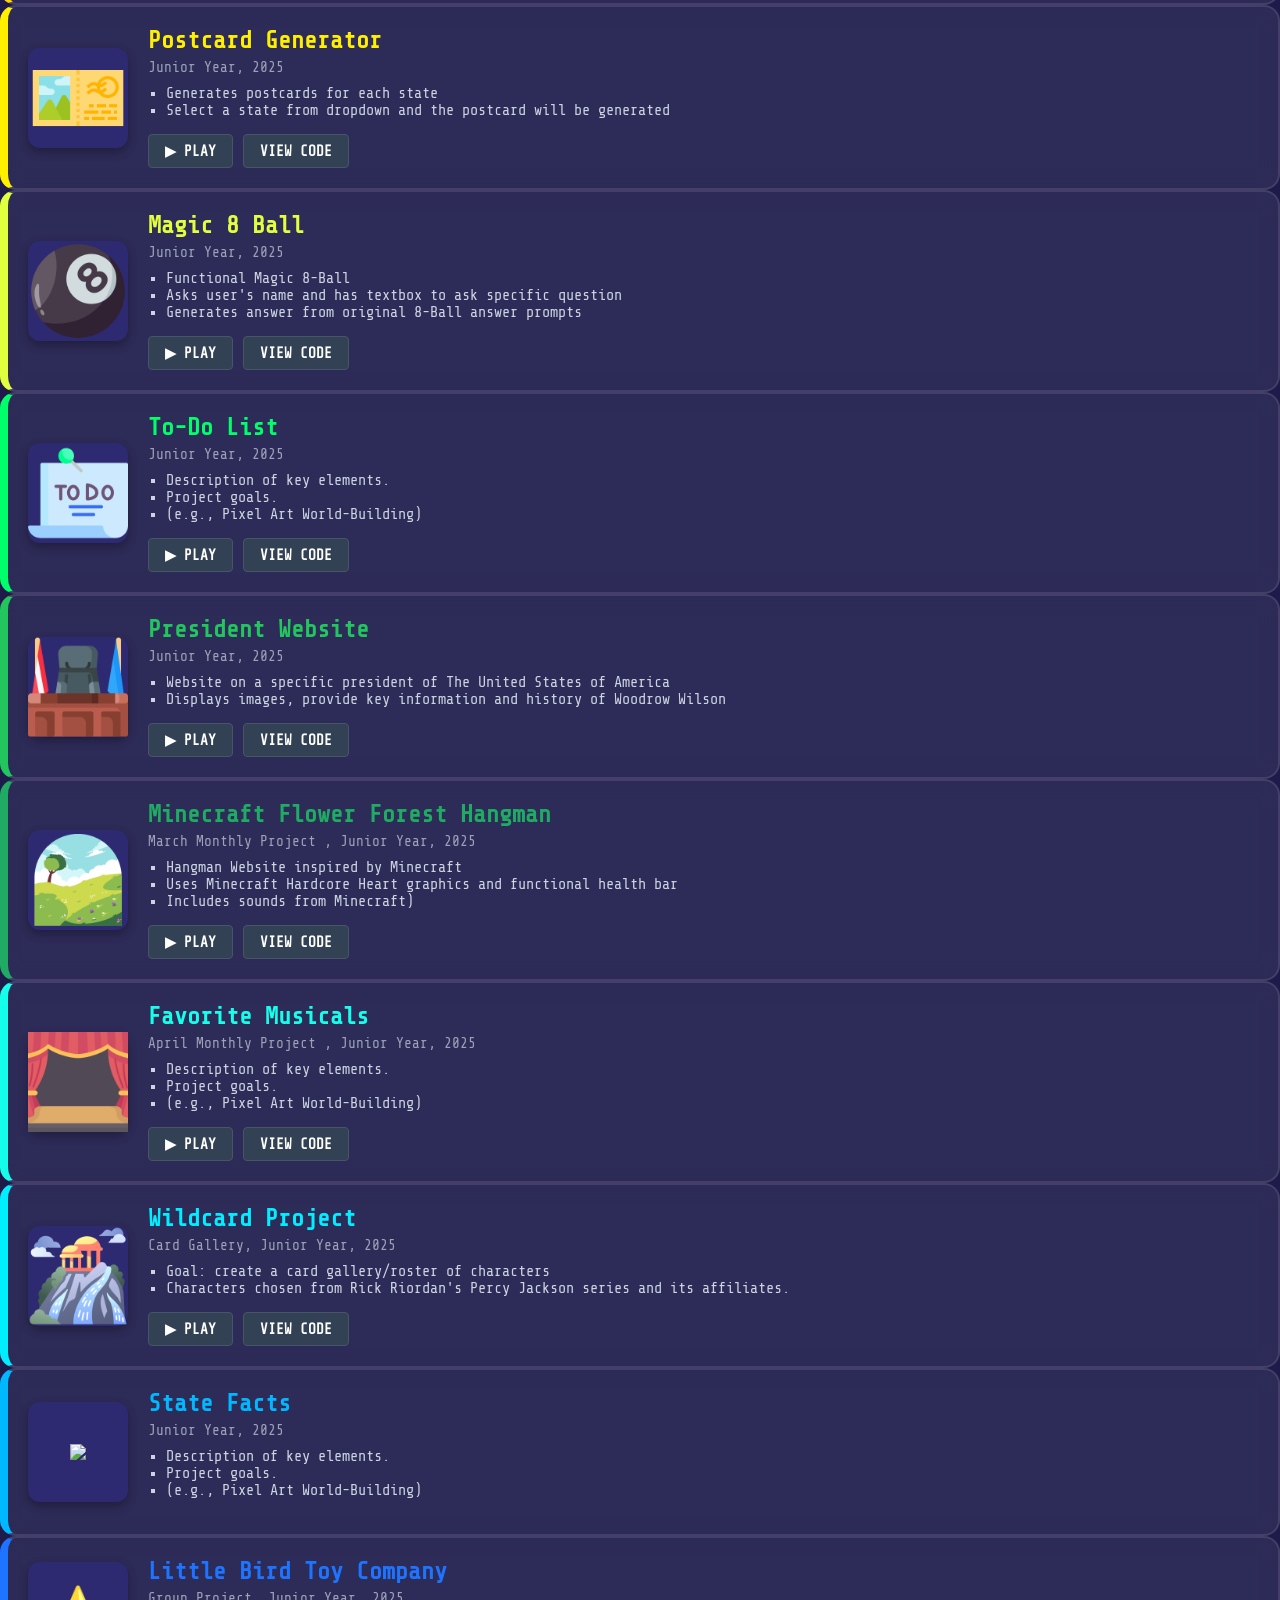
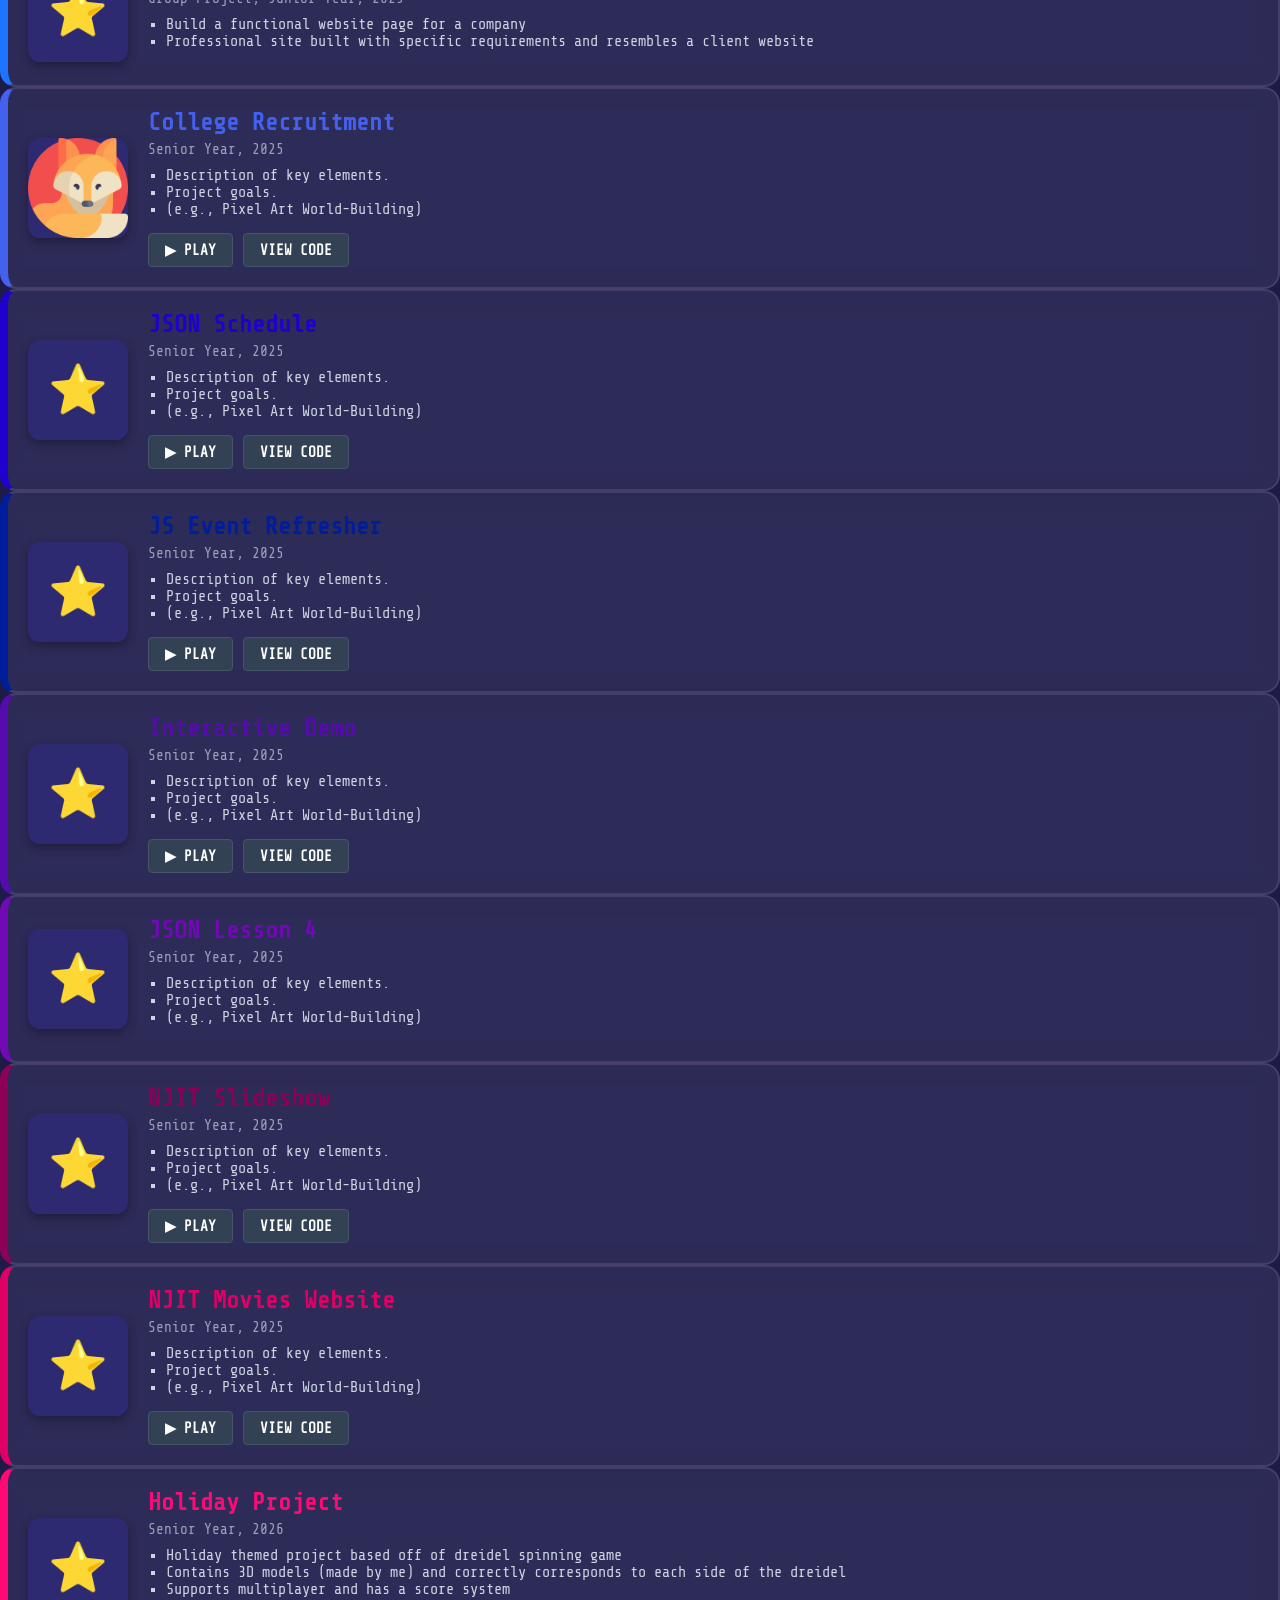
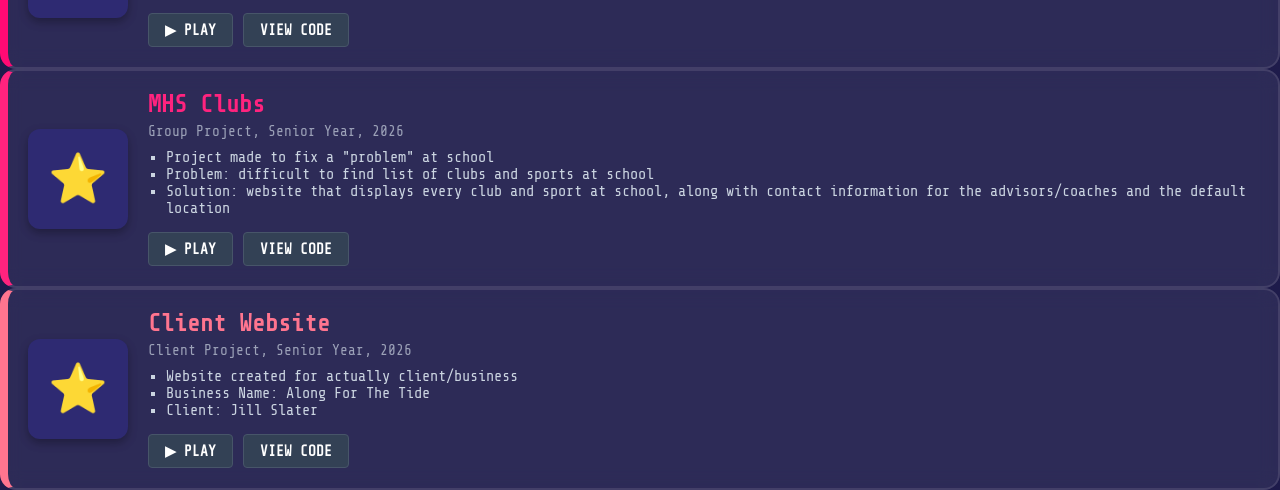
==== commit 00c46951: "index done?" ====
--- a/all.html
+++ b/all.html
@@ -4,7 +4,7 @@
 <head>
     <meta charset="UTF-8">
     <meta name="viewport" content="width=device-width, initial-scale=1.0">
-    <title>Portfolio - [YOUR NAME]</title>
+    <title>All Projects</title>
     <link rel="preconnect" href="https://fonts.googleapis.com">
     <link rel="preconnect" href="https://fonts.gstatic.com" crossorigin>
     <link
@@ -44,8 +44,10 @@
                 <li>Theme: What I Did Over The Summer.</li>
             </ul>
             <div class="card-actions">
-                <button class="btn-retro" a href="https://hayley-exe.github.io/Summertainment/">▶ Play</button>
-                <button class="btn-retro" a href="https://github.com/hayley-exe/October-Sappho">View Code</button>
+                <a href="https://hayley-exe.github.io/Summer-tainment-Site/" class="btn-retro" target="_blank">▶
+                    Play</a>
+                <a href="https://github.com/hayley-exe/Summer-tainment-Site" class="btn-retro" target="_blank">View
+                    Code</a>
             </div>
         </div>
     </div>
@@ -61,9 +63,10 @@
                 <li>Incomplete Site, not up to date</li>
             </ul>
             <div class="card-actions">
-                <button class="btn-retro" a href="https://hayley-exe.github.io/Monthly-Project-Gallery/">▶ Play</button>
-                <button class="btn-retro" a href="https://github.com/hayley-exe/Monthly-Project-Gallery">View
-                    Code</button>
+                <a href="https://hayley-exe.github.io/MonthyWebsiteGallery/" class="btn-retro" target="_blank">▶
+                    Play</a>
+                <a href="https://github.com/hayley-exe/MonthyWebsiteGallery" class="btn-retro" target="_blank">View
+                    Code</a>
             </div>
         </div>
     </div>
@@ -79,8 +82,8 @@
                 <li>Person of choice: Sappho</li>
             </ul>
             <div class="card-actions">
-                <button class="btn-retro" a href="https://hayley-exe.github.io/October-Sappho/">▶ Play</button>
-                <button class="btn-retro" a href="https://github.com/hayley-exe/October-Sappho">View Code</button>
+                <a href="https://hayley-exe.github.io/October-Sappho/" class="btn-retro" target="_blank">▶ Play</a>
+                <a href="https://github.com/hayley-exe/October-Sappho" class="btn-retro" target="_blank">View Code</a>
             </div>
         </div>
     </div>
@@ -97,8 +100,6 @@
                 <li>(e.g., Pixel Art World-Building)</li>
             </ul>
             <div class="card-actions">
-                <button class="btn-retro">▶ Play</button>
-                <button class="btn-retro">View Code</button>
             </div>
         </div>
     </div>
@@ -110,14 +111,13 @@
             <h2 class="fire-t">Word Salad</h2>
             <span class="genre-tag">November Monthly Project, Junior Year, 2024 </span>
             <ul>
-                <li>Description of key elements.</li>
-                <li>Project goals.</li>
-                <li>(e.g., Pixel Art World-Building)</li>
-            </ul>
-            <div class="card-actions">
-                <button class="btn-retro"><a href="https://hayley-exe.github.io/November-MabLibs/">▶ Play</a></button>
-                <button class="btn-retro" <a href="https://github.com/hayley-exe/November-MabLibs">View
-                    Code</a></button>
+                <li>Word scramble game.</li>
+                <li>Formatted like Mad-Libs and uses the words input by user to make a story</li>
+            </ul>
+            <div class="card-actions">
+                <a href="https://hayley-exe.github.io/November-MabLibs/" class="btn-retro" target="_blank">▶ Play</a>
+                <a href="https://github.com/hayley-exe/November-MabLibs" class="btn-retro" target="_blank">View
+                    Code</a>
             </div>
         </div>
     </div>
@@ -134,9 +134,10 @@
                 <li>(e.g., Pixel Art World-Building)</li>
             </ul>
             <div class="card-actions">
-                <button class="btn-retro" a href="https://hayley-exe.github.io/December-Name-Generator/">▶ Play</button>
-                <button class="btn-retro" a href="https://github.com/hayley-exe/December-Name-Generator">View
-                    Code</button>
+                <a href="https://hayley-exe.github.io/December-Name-Generator/" class="btn-retro" target="_blank">▶
+                    Play</a>
+                <a href="https://github.com/hayley-exe/December-Name-Generator" class="btn-retro" target="_blank">View
+                    Code</a>
             </div>
         </div>
     </div>
@@ -153,9 +154,10 @@
                 <li>All artwork/graphics were created by me</li>
             </ul>
             <div class="card-actions">
-                <button class="btn-retro" a href="https://hayley-exe.github.io/rock-paper-scissors-Jan/">▶ Play</button>
-                <button class="btn-retro" a href="https://github.com/hayley-exe/rock-paper-scissors-Jan/">View
-                    Code</button>
+                <a href="https://hayley-exe.github.io/rock-paper-scissors-Jan/" class="btn-retro" target="_blank">▶
+                    Play</a>
+                <a href="https://github.com/hayley-exe/rock-paper-scissors-Jan/" class="btn-retro" target="_blank">View
+                    Code</a>
             </div>
         </div>
     </div>
@@ -174,8 +176,8 @@
                 <li>(e.g., Pixel Art World-Building)</li>
             </ul>
             <div class="card-actions">
-                <button class="btn-retro" a href="https://hayley-exe.github.io/tutorial/">▶ Play</button>
-                <button class="btn-retro" a href="https://github.com/hayley-exe/tutorial">View Code</button>
+                <a href="https://hayley-exe.github.io/tutorial/" class="btn-retro" target="_blank">▶ Play</a>
+                <a href="https://github.com/hayley-exe/tutorial" class="btn-retro" target="_blank">View Code</a>
             </div>
         </div>
     </div>
@@ -194,8 +196,8 @@
 
             </ul>
             <div class="card-actions">
-                <button class="btn-retro" a href="https://hayley-exe.github.io/you-ve-got-mail/">▶ Play</button>
-                <button class="btn-retro" a href="https://github.com/hayley-exe/you-ve-got-mail">View Code</button>
+                <a href="https://hayley-exe.github.io/you-ve-got-mail/" class="btn-retro" target="_blank">▶ Play</a>
+                <a href="https://github.com/hayley-exe/you-ve-got-mail" class="btn-retro" target="_blank">View Code</a>
             </div>
         </div>
     </div>
@@ -209,13 +211,13 @@
             <h2 class="acid-t">Magic 8 Ball</h2>
             <span class="genre-tag">Junior Year, 2025</span>
             <ul>
-                <li>Description of key elements.</li>
-                <li>Project goals.</li>
-                <li>(e.g., Pixel Art World-Building)</li>
-            </ul>
-            <div class="card-actions">
-                <button class="btn-retro" a href="https://hayley-exe.github.io/Magic-8-Ball//">▶ Play</button>
-                <button class="btn-retro">View Code</button>
+                <li>Functional Magic 8-Ball</li>
+                <li>Asks user's name and has textbox to ask specific question</li>
+                <li>Generates answer from original 8-Ball answer prompts</li>
+            </ul>
+            <div class="card-actions">
+                <a href="https://hayley-exe.github.io/Magic-8-Ball/" class="btn-retro" target="_blank">▶ Play</a>
+                <a href="https://github.com/hayley-exe/Magic-8-Ball" class="btn-retro">View Code</a>
             </div>
         </div>
     </div>
@@ -234,8 +236,8 @@
                 <li>(e.g., Pixel Art World-Building)</li>
             </ul>
             <div class="card-actions">
-                <button class="btn-retro" a href="https://hayley-exe.github.io/to-do-list/">▶ Play</button>
-                <button class="btn-retro" a href="https://github.com/hayley-exe/to-do-list">View Code</button>
+                <a href="https://hayley-exe.github.io/to-do-list/" class="btn-retro" target="_blank">▶ Play</a>
+                <a href="https://github.com/hayley-exe/to-do-list" class="btn-retro" target="_blank">View Code</a>
             </div>
         </div>
     </div>
@@ -249,18 +251,20 @@
             <h2 class="green-t">President Website</h2>
             <span class="genre-tag">Junior Year, 2025</span>
             <ul>
-                <li>Description of key elements.</li>
-                <li>Project goals.</li>
-                <li>(e.g., Pixel Art World-Building)</li>
-            </ul>
-            <div class="card-actions">
-                <button class="btn-retro" a href="https://hayley-exe.github.io/never-gonna-be-president-now/">▶
-                    Play</button>
-                <button class="btn-retro" a href="https://github.com/hayley-exe/never-gonna-be-president-now/">View
-                    Code</button>
-            </div>
-        </div>
-    </div>
+                <li>Website on a specific president of The United States of America</li>
+                <li>Displays images, provide key information and history of Woodrow Wilson</li>
+
+            </ul>
+            <div class="card-actions">
+                <a href="https://hayley-exe.github.io/never-gonna-be-president-now/" class="btn-retro" target="_blank">▶
+                    Play</a>
+                <a href="https://github.com/hayley-exe/never-gonna-be-president-now/" class="btn-retro"
+                    target="_blank">View
+                    Code</a>
+            </div>
+        </div>
+    </div>
+
 
 
 
@@ -271,18 +275,19 @@
             <h2 class="verde-t">Minecraft Flower Forest Hangman</h2>
             <span class="genre-tag">March Monthly Project , Junior Year, 2025</span>
             <ul>
-                <li>Description of key elements.</li>
-                <li>Project goals.</li>
-                <li>(e.g., Pixel Art World-Building)</li>
-            </ul>
-            <div class="card-actions">
-                <button class="btn-retro" a href="https://hayley-exe.github.io/mc-flower-hangman-march/
-">▶ Play</button>
-                <button class="btn-retro" a href="https://github.com/hayley-exe/mc-flower-hangman-march/">View
-                    Code</button>
-            </div>
-        </div>
-    </div>
+                <li>Hangman Website inspired by Minecraft</li>
+                <li>Uses Minecraft Hardcore Heart graphics and functional health bar</li>
+                <li>Includes sounds from Minecraft)</li>
+            </ul>
+            <div class="card-actions">
+                <a href="https://hayley-exe.github.io/mc-flower-hangman-march/" class="btn-retro" target="_blank">▶
+                    Play</a>
+                <a href="https://github.com/hayley-exe/mc-flower-hangman-march/" class="btn-retro" target="_blank">View
+                    Code</a>
+            </div>
+        </div>
+    </div>
+
 
 
     <div class="project-card card-accent-cyan">
@@ -296,8 +301,8 @@
                 <li>(e.g., Pixel Art World-Building)</li>
             </ul>
             <div class="card-actions">
-                <button class="btn-retro" a href="https://hayley-exe.github.io/april-musicals/">▶ Play</button>
-                <button class="btn-retro" a href="https://github.com/hayley-exe/april-musicals">View Code</button>
+                <a href="https://hayley-exe.github.io/april-musicals/" class="btn-retro" target="_blank">▶ Play</a>
+                <a href="https://github.com/hayley-exe/april-musicals" class="btn-retro" target="_blank">View Code</a>
             </div>
         </div>
     </div>
@@ -314,8 +319,8 @@
 
             </ul>
             <div class="card-actions">
-                <button class="btn-retro" a href="https://hayley-exe.github.io/team-site-may/">▶ Play</button>
-                <button class="btn-retro" a href="https://github.com/hayley-exe/team-site-may">View Code</button>
+                <a href="https://hayley-exe.github.io/team-site-may/" class="btn-retro" target="_blank">▶ Play</a>
+                <a href="https://github.com/hayley-exe/team-site-may" class="btn-retro" target="_blank">View Code</a>
             </div>
         </div>
     </div>
@@ -332,8 +337,6 @@
                 <li>(e.g., Pixel Art World-Building)</li>
             </ul>
             <div class="card-actions">
-                <button class="btn-retro">▶ Play</button>
-                <button class="btn-retro">View Code</button>
             </div>
         </div>
     </div>
@@ -349,8 +352,7 @@
                 <li>Professional site built with specific requirements and resembles a client website</li>
             </ul>
             <div class="card-actions">
-                <button class="btn-retro">▶ Play</button>
-                <button class="btn-retro">View Code</button>
+
             </div>
         </div>
     </div>
@@ -367,10 +369,10 @@
                 <li>(e.g., Pixel Art World-Building)</li>
             </ul>
             <div class="card-actions">
-                <button class="btn-retro" a href="https://hayley-exe.github.io/college-recruitment-sept/">▶
-                    Play</button>
-                <button class="btn-retro" a href="https://github.com/hayley-exe/college-recruitment-sept">View
-                    Code</button>
+                <a href="https://hayley-exe.github.io/college-recruitment-sept/" class="btn-retro" target="_blank">▶
+                    Play</a>
+                <a href="https://github.com/hayley-exe/college-recruitment-sept" class="btn-retro" target="_blank">View
+                    Code</a>
             </div>
         </div>
     </div>
@@ -387,10 +389,11 @@
                 <li>(e.g., Pixel Art World-Building)</li>
             </ul>
             <div class="card-actions">
-                <button class="btn-retro" a href="https://hayley-exe.github.io/JSON-ASYNC-schedule-project/">▶
-                    Play</button>
-                <button class="btn-retro" a href="https://github.com/hayley-exe/JSON-ASYNC-schedule-project">View
-                    Code</button>
+                <a href="https://hayley-exe.github.io/JSON-ASYNC-schedule-project/" class="btn-retro" target="_blank">▶
+                    Play</a>
+                <a href="https://github.com/hayley-exe/JSON-ASYNC-schedule-project" class="btn-retro"
+                    target="_blank">View
+                    Code</a>
             </div>
         </div>
     </div>
@@ -407,11 +410,11 @@
                 <li>(e.g., Pixel Art World-Building)</li>
             </ul>
             <div class="card-actions">
-                <button class="btn-retro" a
-                    href="https://hayley-exe.github.io/1.03-Event-Listeners-Refresher-LESSON-code-bap/">▶ Play</button>
-                <button class="btn-retro" a
-                    href="https://github.com/hayley-exe/1.03-Event-Listeners-Refresher-LESSON-code-bap">View
-                    Code</button>
+                <a href="https://hayley-exe.github.io/1.03-Event-Listeners-Refresher-LESSON-code-bap/" class="btn-retro"
+                    target="_blank">▶ Play</a>
+                <a href="https://github.com/hayley-exe/1.03-Event-Listeners-Refresher-LESSON-code-bap" class="btn-retro"
+                    target="_blank">View
+                    Code</a>
             </div>
         </div>
     </div>
@@ -426,8 +429,8 @@
                 <li>(e.g., Pixel Art World-Building)</li>
             </ul>
             <div class="card-actions">
-                <button class="btn-retro" a href="https://hayley-exe.github.io/refresher/">▶ Play</button>
-                <button class="btn-retro" a href="https://github.com/hayley-exe/refresher">View Code</button>
+                <a href="https://hayley-exe.github.io/refresher/" class="btn-retro" target="_blank">▶ Play</a>
+                <a href="https://github.com/hayley-exe/refresher" class="btn-retro" target="_blank">View Code</a>
             </div>
         </div>
     </div>
@@ -444,8 +447,6 @@
                 <li>(e.g., Pixel Art World-Building)</li>
             </ul>
             <div class="card-actions">
-                <button class="btn-retro">▶ Play</button>
-                <button class="btn-retro">View Code</button>
             </div>
         </div>
     </div>
@@ -462,9 +463,10 @@
                 <li>(e.g., Pixel Art World-Building)</li>
             </ul>
             <div class="card-actions">
-                <button class="btn-retro" a href="https://hayley-exe.github.io/njit-slideshow-project/">▶ Play</button>
-                <button class="btn-retro" a href="https://github.com/hayley-exe/njit-slideshow-project">View
-                    Code</button>
+                <a href="https://hayley-exe.github.io/njit-slideshow-project/" class="btn-retro" target="_blank">▶
+                    Play</a>
+                <a href="https://github.com/hayley-exe/njit-slideshow-project" class="btn-retro" target="_blank">View
+                    Code</a>
             </div>
         </div>
     </div>
@@ -481,10 +483,11 @@
                 <li>(e.g., Pixel Art World-Building)</li>
             </ul>
             <div class="card-actions">
-                <button class="btn-retro" a href="https://hayley-exe.github.io/Slater_NJIT-3_StarterFiles/">▶
-                    Play</button>
-                <button class="btn-retro" a href="https://github.com/hayley-exe/Slater_NJIT-3_StarterFiles">View
-                    Code</button>
+                <a href="https://hayley-exe.github.io/Slater_NJIT-3_StarterFiles/" class="btn-retro" target="_blank">▶
+                    Play</a>
+                <a href="https://github.com/hayley-exe/Slater_NJIT-3_StarterFiles" class="btn-retro"
+                    target="_blank">View
+                    Code</a>
             </div>
         </div>
     </div>
@@ -496,13 +499,13 @@
             <h2 class="hot-t">Holiday Project</h2>
             <span class="genre-tag">Senior Year, 2026</span>
             <ul>
-                <li>Description of key elements.</li>
-                <li>Project goals.</li>
-                <li>(e.g., Pixel Art World-Building)</li>
-            </ul>
-            <div class="card-actions">
-                <button class="btn-retro" a href="https://hayley-exe.github.io/holiday-project/">▶ Play</button>
-                <button class="btn-retro" a href="https://github.com/hayley-exe/holiday-project">View Code</button>
+                <li>Holiday themed project based off of dreidel spinning game</li>
+                <li>Contains 3D models (made by me) and correctly corresponds to each side of the dreidel</li>
+                <li>Supports multiplayer and has a score system</li>
+            </ul>
+            <div class="card-actions">
+                <a href="https://hayley-exe.github.io/holiday-project/" class="btn-retro" target="_blank">▶ Play</a>
+                <a href="https://github.com/hayley-exe/holiday-project" class="btn-retro" target="_blank">View Code</a>
             </div>
         </div>
     </div>
@@ -514,13 +517,14 @@
             <h2 class="pink-t">MHS Clubs</h2>
             <span class="genre-tag">Group Project, Senior Year, 2026</span>
             <ul>
-                <li>Description of key elements.</li>
-                <li>Project goals.</li>
-                <li>(e.g., Pixel Art World-Building)</li>
-            </ul>
-            <div class="card-actions">
-                <button class="btn-retro" a href="https://coppercoder227.github.io/GuideToThings/">▶ Play</button>
-                <button class="btn-retro" a href="https://github.com/hayley-exe/GuideToThings">View Code</button>
+                <li>Project made to fix a "problem" at school</li>
+                <li>Problem: difficult to find list of clubs and sports at school</li>
+                <li>Solution: website that displays every club and sport at school, along with contact information for
+                    the advisors/coaches and the default location</li>
+            </ul>
+            <div class="card-actions">
+                <a href="https://coppercoder227.github.io/GuideToThings/" class="btn-retro" target="_blank">▶ Play</a>
+                <a href="https://github.com/hayley-exe/GuideToThings" class="btn-retro" target="_blank">View Code</a>
             </div>
         </div>
     </div>
@@ -532,13 +536,13 @@
             <h2 class="lpink-t">Client Website</h2>
             <span class="genre-tag">Client Project, Senior Year, 2026</span>
             <ul>
-                <li>Description of key elements.</li>
-                <li>Project goals.</li>
-                <li>(e.g., Pixel Art World-Building)</li>
-            </ul>
-            <div class="card-actions">
-                <button class="btn-retro">▶ Play</button>
-                <button class="btn-retro">View Code</button>
+                <li>Website created for actually client/business</li>
+                <li>Business Name: Along For The Tide</li>
+                <li>Client: Jill Slater</li>
+            </ul>
+            <div class="card-actions">
+                <button a href="https://hayley-exe.github.io/along-for-the-tide/" class="btn-retro">▶ Play</button>
+                <button a href="https://github.com/hayley-exe/along-for-the-tide" class="btn-retro">View Code</button>
             </div>
         </div>
     </div>
--- a/style.css
+++ b/style.css
@@ -429,10 +429,11 @@
   text-transform: uppercase;
   font-weight: bold;
   font-size: 0.9rem;
-  display: flex;
+  display: inline-flex;
   align-items: center;
   gap: 5px;
   border-radius: 4px;
+  text-decoration: none;
 }
 
 .btn-retro:hover {
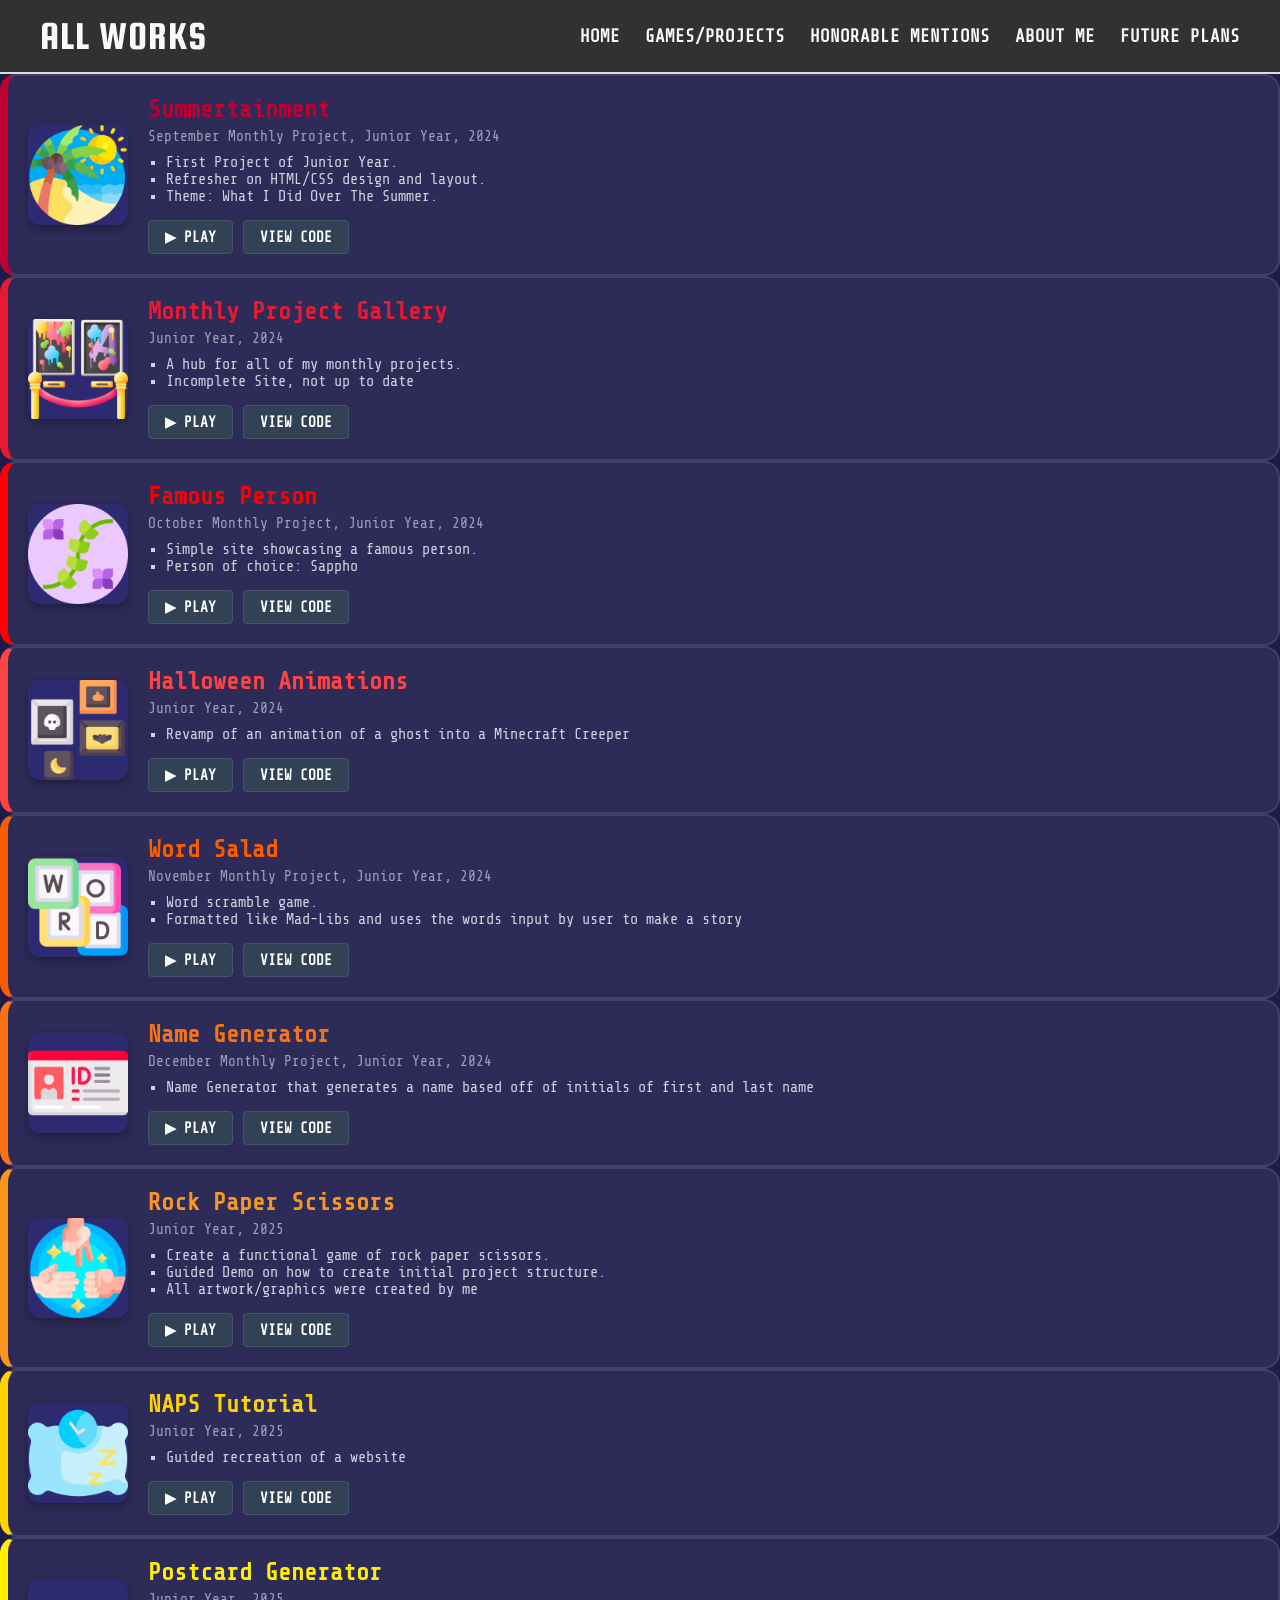
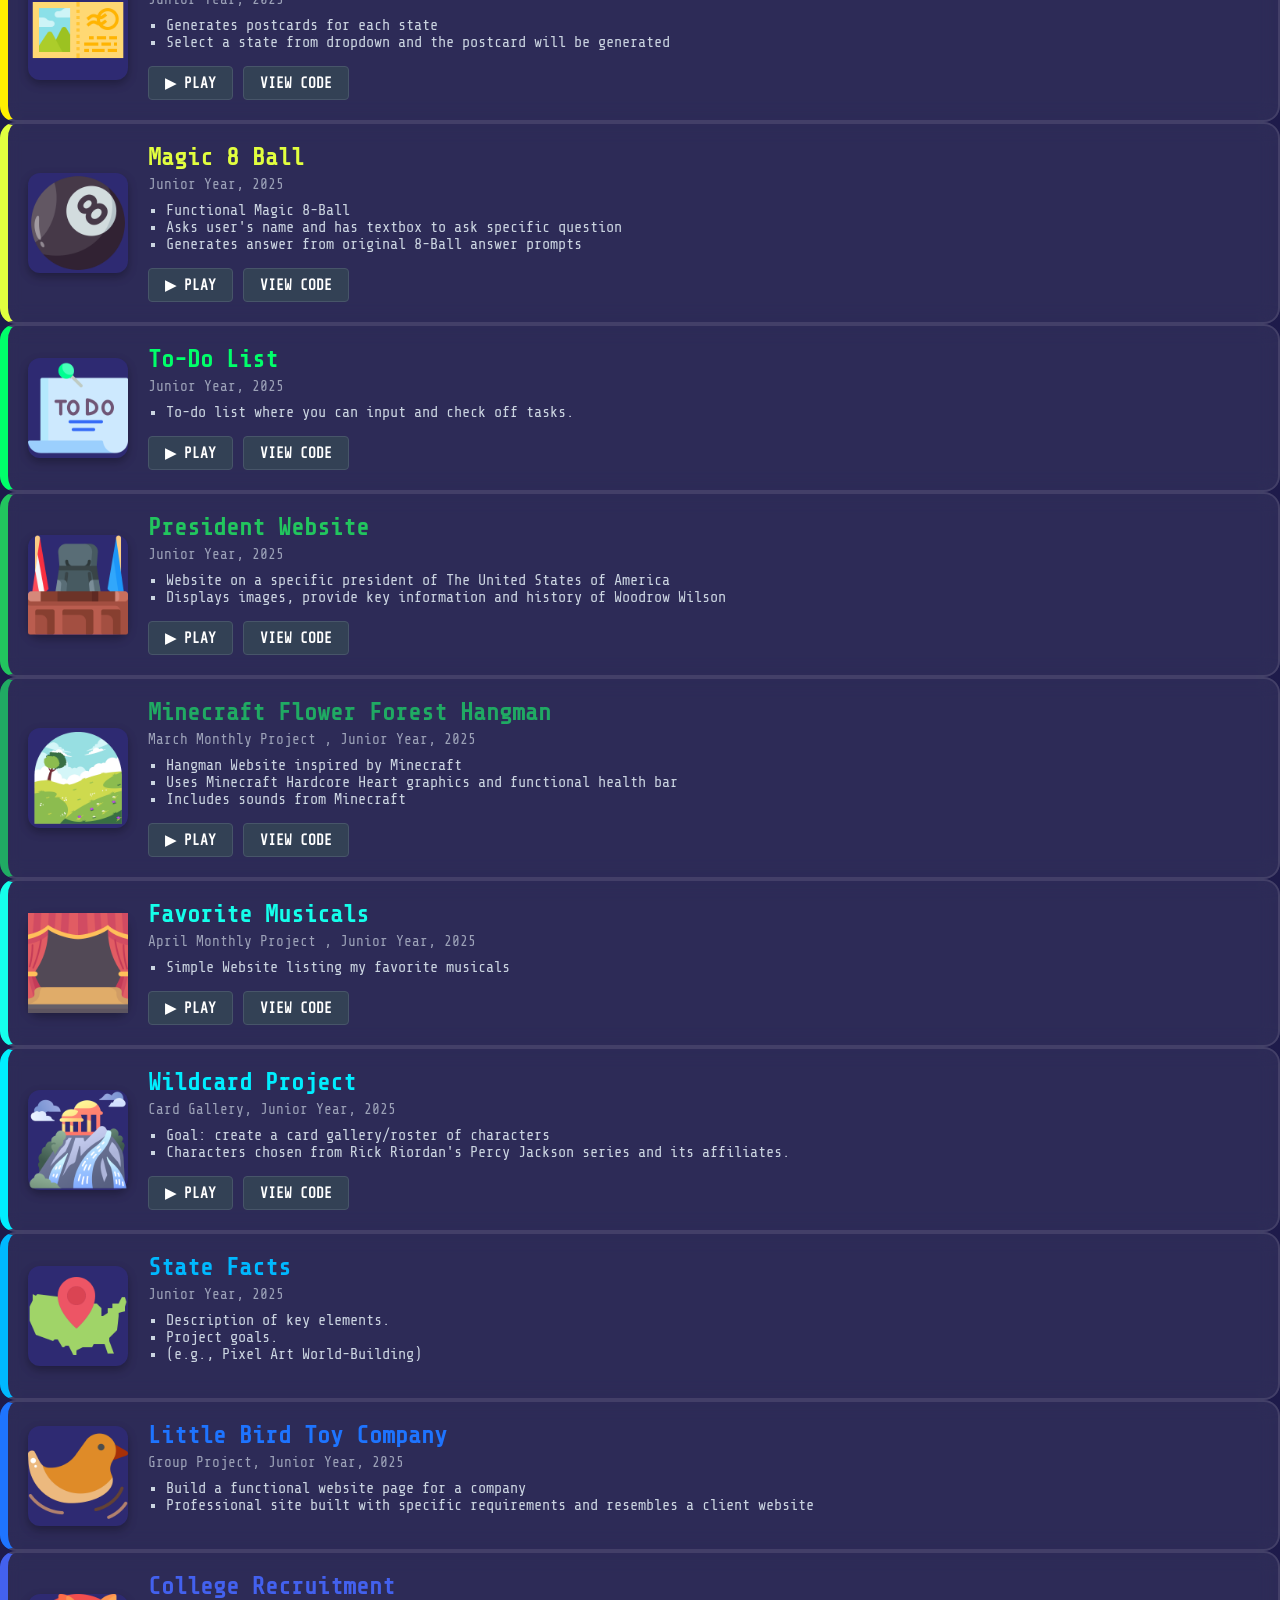
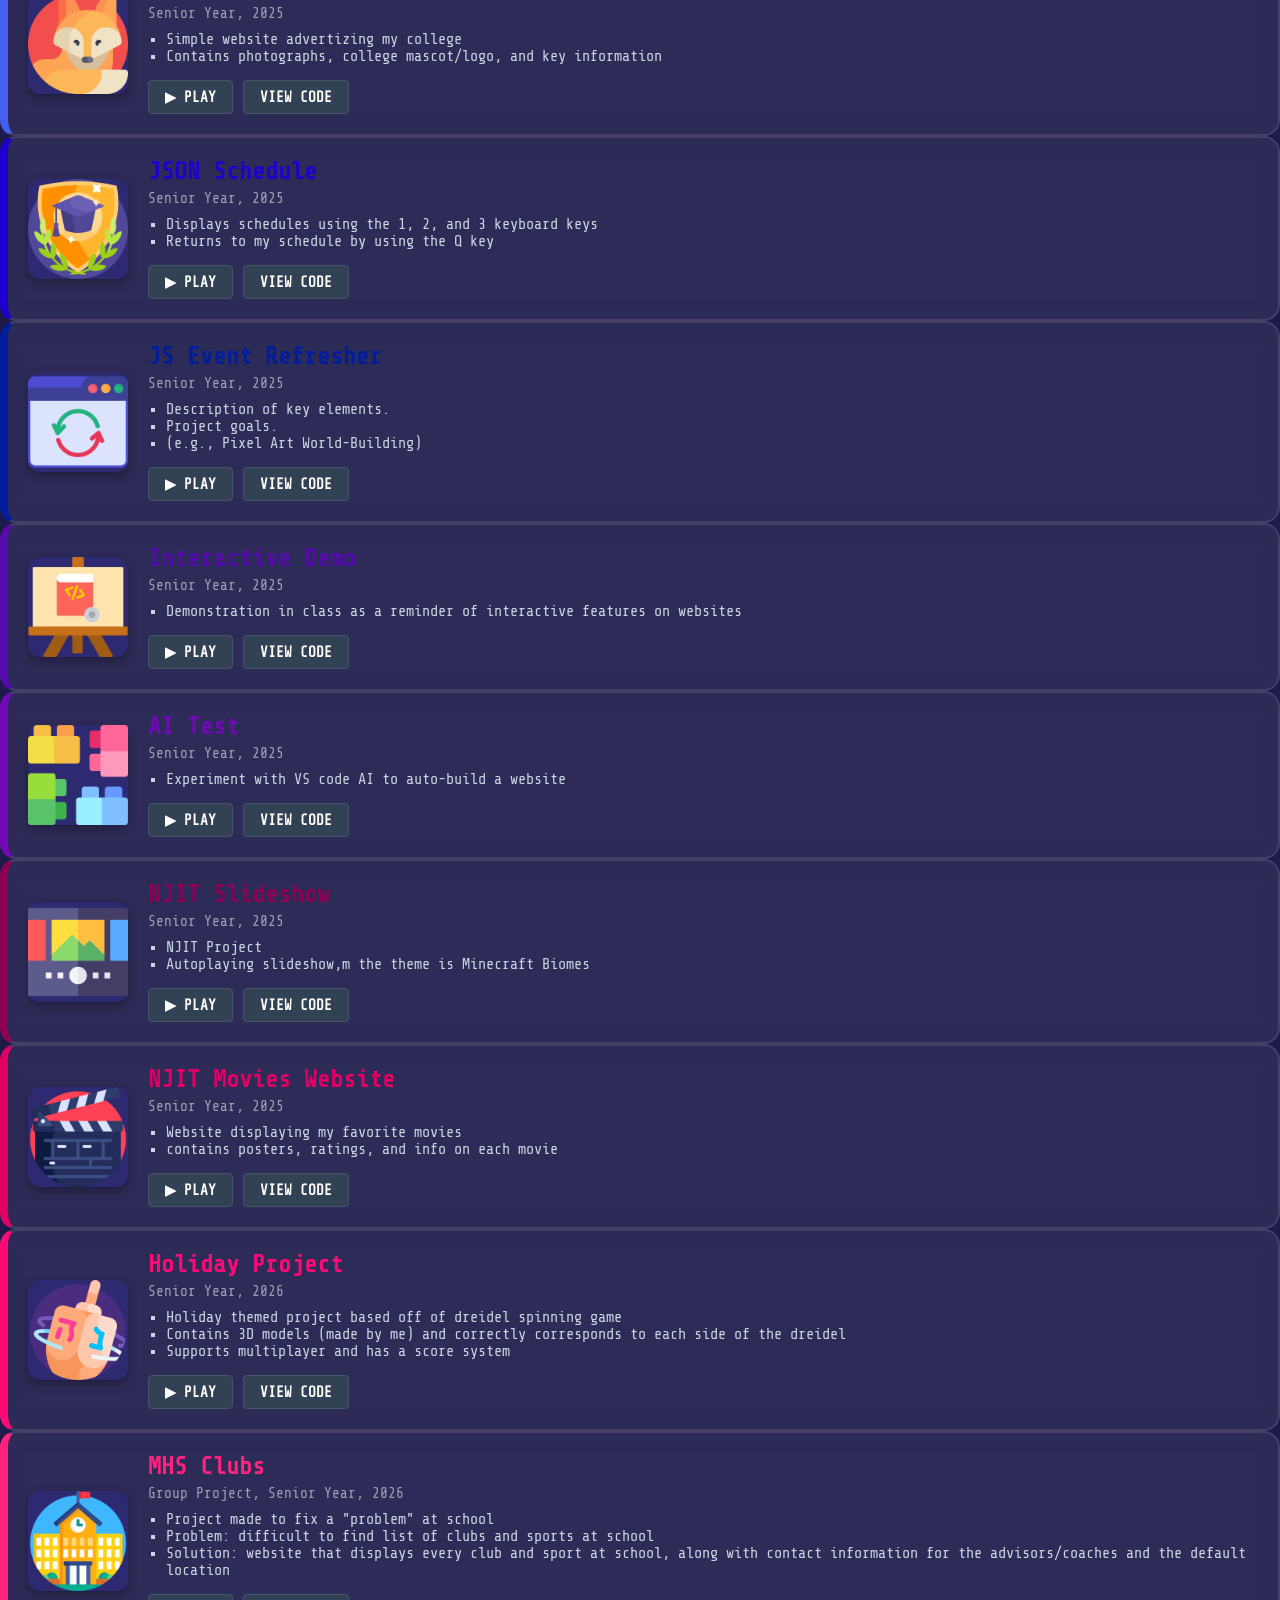
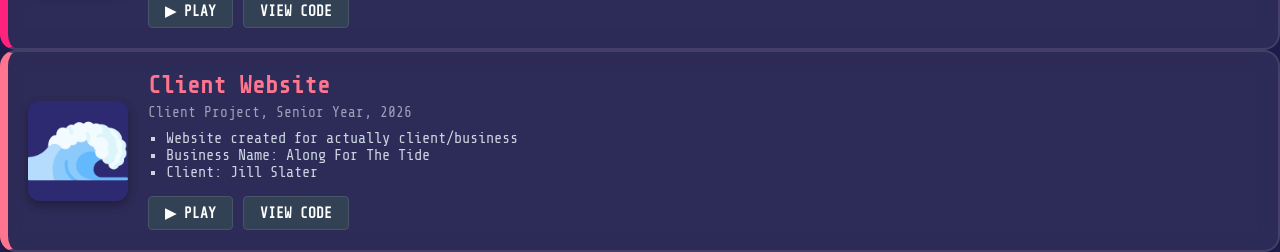
==== commit 6e2ba138: "lets gooooo" ====
--- a/all.html
+++ b/all.html
@@ -26,10 +26,7 @@
                 <li><a href="future.html">Future Plans</a></li>
             </ul>
         </nav>
-        <div class="nav-icons">
-            <span>🔍</span>
-            <span>🔒</span>
-        </div>
+
     </header>
 
 
@@ -73,7 +70,7 @@
 
 
     <div class="project-card card-accent-bred">
-        <div class="project-thumb">⭐</div>
+        <div class="project-thumb"><img src="imgs/sappho.png"></div>
         <div class="project-info">
             <h2 class="bred-t"> Famous Person</h2>
             <span class="genre-tag">October Monthly Project, Junior Year, 2024</span>
@@ -83,7 +80,8 @@
             </ul>
             <div class="card-actions">
                 <a href="https://hayley-exe.github.io/October-Sappho/" class="btn-retro" target="_blank">▶ Play</a>
-                <a href="https://github.com/hayley-exe/October-Sappho" class="btn-retro" target="_blank">View Code</a>
+                <a href="https://github.com/hayley-exe/October-Sappho" class="btn-retro" target="_blank">View
+                    Code</a>
             </div>
         </div>
     </div>
@@ -94,6 +92,242 @@
         <div class="project-info">
             <h2 class="scarlet-t"> Halloween Animations</h2>
             <span class="genre-tag">Junior Year, 2024</span>
+            <ul>
+                <li>Revamp of an animation of a ghost into a Minecraft Creeper</li>
+            </ul>
+            <div class="card-actions">
+                <a href="https://hayley-exe.github.io/Spoopy-Ghost//" class="btn-retro" target="_blank">▶ Play</a>
+                <a href="https://github.com/hayley-exe/Spoopy-Ghost" class="btn-retro" target="_blank">View
+                    Code</a>
+            </div>
+        </div>
+    </div>
+
+
+    <div class="project-card card-accent-fire">
+        <div class="project-thumb"><img src="imgs/word.png"></div>
+        <div class="project-info">
+            <h2 class="fire-t">Word Salad</h2>
+            <span class="genre-tag">November Monthly Project, Junior Year, 2024 </span>
+            <ul>
+                <li>Word scramble game.</li>
+                <li>Formatted like Mad-Libs and uses the words input by user to make a story</li>
+            </ul>
+            <div class="card-actions">
+                <a href="https://hayley-exe.github.io/November-MabLibs/" class="btn-retro" target="_blank">▶
+                    Play</a>
+                <a href="https://github.com/hayley-exe/November-MabLibs" class="btn-retro" target="_blank">View
+                    Code</a>
+            </div>
+        </div>
+    </div>
+
+
+    <div class="project-card card-accent-orange">
+        <div class="project-thumb"><img src="imgs/id.png"></div>
+        <div class="project-info">
+            <h2 class="orange-t"> Name Generator</h2>
+            <span class="genre-tag">December Monthly Project, Junior Year, 2024</span>
+            <ul>
+                <li>Name Generator that generates a name based off of initials of first and last name</li>
+
+            </ul>
+            <div class="card-actions">
+                <a href="https://hayley-exe.github.io/December-Name-Generator/" class="btn-retro" target="_blank">▶
+                    Play</a>
+                <a href="https://github.com/hayley-exe/December-Name-Generator" class="btn-retro" target="_blank">View
+                    Code</a>
+            </div>
+        </div>
+    </div>
+
+
+    <div class="project-card card-accent-golden">
+        <div class="project-thumb"><img src="imgs/rock-paper-scissors.png"></div>
+        <div class="project-info">
+            <h2 class="golden-t"> Rock Paper Scissors</h2>
+            <span class="genre-tag">Junior Year, 2025</span>
+            <ul>
+                <li>Create a functional game of rock paper scissors.</li>
+                <li>Guided Demo on how to create initial project structure.</li>
+                <li>All artwork/graphics were created by me</li>
+            </ul>
+            <div class="card-actions">
+                <a href="https://hayley-exe.github.io/rock-paper-scissors-Jan/" class="btn-retro" target="_blank">▶
+                    Play</a>
+                <a href="https://github.com/hayley-exe/rock-paper-scissors-Jan/" class="btn-retro" target="_blank">View
+                    Code</a>
+            </div>
+        </div>
+    </div>
+
+
+
+
+    <div class="project-card card-accent-honey">
+        <div class="project-thumb"><img src="imgs/naps.png"></div>
+        <div class="project-info">
+            <h2 class="honey-t">NAPS Tutorial</h2>
+            <span class="genre-tag">Junior Year, 2025</span>
+            <ul>
+                <li>Guided recreation of a website</li>
+            </ul>
+            <div class="card-actions">
+                <a href="https://hayley-exe.github.io/tutorial/" class="btn-retro" target="_blank">▶ Play</a>
+                <a href="https://github.com/hayley-exe/tutorial" class="btn-retro" target="_blank">View Code</a>
+            </div>
+        </div>
+    </div>
+
+
+
+
+    <div class="project-card card-accent-yellow">
+        <div class="project-thumb"><img src="imgs/postcard.png"></div>
+        <div class="project-info">
+            <h2 class="yellow-t">Postcard Generator</h2>
+            <span class="genre-tag">Junior Year, 2025</span>
+            <ul>
+                <li>Generates postcards for each state</li>
+                <li>Select a state from dropdown and the postcard will be generated</li>
+
+            </ul>
+            <div class="card-actions">
+                <a href="https://hayley-exe.github.io/you-ve-got-mail/" class="btn-retro" target="_blank">▶ Play</a>
+                <a href="https://github.com/hayley-exe/you-ve-got-mail" class="btn-retro" target="_blank">View
+                    Code</a>
+            </div>
+        </div>
+    </div>
+
+
+
+
+    <div class="project-card card-accent-acid">
+        <div class="project-thumb"><img src="imgs/snooker.png"></div>
+        <div class="project-info">
+            <h2 class="acid-t">Magic 8 Ball</h2>
+            <span class="genre-tag">Junior Year, 2025</span>
+            <ul>
+                <li>Functional Magic 8-Ball</li>
+                <li>Asks user's name and has textbox to ask specific question</li>
+                <li>Generates answer from original 8-Ball answer prompts</li>
+            </ul>
+            <div class="card-actions">
+                <a href="https://hayley-exe.github.io/Magic-8-Ball/" class="btn-retro" target="_blank">▶ Play</a>
+                <a href="https://github.com/hayley-exe/Magic-8-Ball" class="btn-retro">View Code</a>
+            </div>
+        </div>
+    </div>
+
+
+
+
+    <div class="project-card card-accent-lime">
+        <div class="project-thumb"><img src="imgs/to-do-list.png"></div>
+        <div class="project-info">
+            <h2 class="lime-t">To-Do List</h2>
+            <span class="genre-tag">Junior Year, 2025</span>
+            <ul>
+                <li>To-do list where you can input and check off tasks.</li>
+            </ul>
+            <div class="card-actions">
+                <a href="https://hayley-exe.github.io/to-do-list/" class="btn-retro" target="_blank">▶ Play</a>
+                <a href="https://github.com/hayley-exe/to-do-list" class="btn-retro" target="_blank">View Code</a>
+            </div>
+        </div>
+    </div>
+
+
+
+
+    <div class="project-card card-accent-green">
+        <div class="project-thumb"><img src="imgs/desk.png"></div>
+        <div class="project-info">
+            <h2 class="green-t">President Website</h2>
+            <span class="genre-tag">Junior Year, 2025</span>
+            <ul>
+                <li>Website on a specific president of The United States of America</li>
+                <li>Displays images, provide key information and history of Woodrow Wilson</li>
+
+            </ul>
+            <div class="card-actions">
+                <a href="https://hayley-exe.github.io/never-gonna-be-president-now/" class="btn-retro" target="_blank">▶
+                    Play</a>
+                <a href="https://github.com/hayley-exe/never-gonna-be-president-now/" class="btn-retro"
+                    target="_blank">View
+                    Code</a>
+            </div>
+        </div>
+    </div>
+
+
+
+
+
+    <div class="project-card card-accent-verde">
+        <div class="project-thumb"><img src="imgs/prairie.png"></div>
+        <div class="project-info">
+            <h2 class="verde-t">Minecraft Flower Forest Hangman</h2>
+            <span class="genre-tag">March Monthly Project , Junior Year, 2025</span>
+            <ul>
+                <li>Hangman Website inspired by Minecraft</li>
+                <li>Uses Minecraft Hardcore Heart graphics and functional health bar</li>
+                <li>Includes sounds from Minecraft</li>
+            </ul>
+            <div class="card-actions">
+                <a href="https://hayley-exe.github.io/mc-flower-hangman-march/" class="btn-retro" target="_blank">▶
+                    Play</a>
+                <a href="https://github.com/hayley-exe/mc-flower-hangman-march/" class="btn-retro" target="_blank">View
+                    Code</a>
+            </div>
+        </div>
+    </div>
+
+
+
+    <div class="project-card card-accent-cyan">
+        <div class="project-thumb"><img src="imgs/stage.png"></div>
+        <div class="project-info">
+            <h2 class="cyan-t">Favorite Musicals</h2>
+            <span class="genre-tag">April Monthly Project , Junior Year, 2025</span>
+            <ul>
+                <li>Simple Website listing my favorite musicals</li>
+
+            </ul>
+            <div class="card-actions">
+                <a href="https://hayley-exe.github.io/april-musicals/" class="btn-retro" target="_blank">▶ Play</a>
+                <a href="https://github.com/hayley-exe/april-musicals" class="btn-retro" target="_blank">View
+                    Code</a>
+            </div>
+        </div>
+    </div>
+
+
+    <div class="project-card card-accent-aqua">
+        <div class="project-thumb"><img src="imgs/olympus.png"></div>
+        <div class="project-info">
+            <h2 class="aqua-t">Wildcard Project</h2>
+            <span class="genre-tag">Card Gallery, Junior Year, 2025</span>
+            <ul>
+                <li>Goal: create a card gallery/roster of characters</li>
+                <li>Characters chosen from Rick Riordan's Percy Jackson series and its affiliates.</li>
+
+            </ul>
+            <div class="card-actions">
+                <a href="https://hayley-exe.github.io/team-site-may/" class="btn-retro" target="_blank">▶ Play</a>
+                <a href="https://github.com/hayley-exe/team-site-may" class="btn-retro" target="_blank">View
+                    Code</a>
+            </div>
+        </div>
+    </div>
+
+
+    <div class="project-card card-accent-sky">
+        <div class="project-thumb"><img src="imgs/map.png"></div>
+        <div class="project-info">
+            <h2 class="sky-t">State Facts</h2>
+            <span class="genre-tag">Junior Year, 2025</span>
             <ul>
                 <li>Description of key elements.</li>
                 <li>Project goals.</li>
@@ -105,245 +339,8 @@
     </div>
 
 
-    <div class="project-card card-accent-fire">
-        <div class="project-thumb"><img src="imgs/word.png"></div>
-        <div class="project-info">
-            <h2 class="fire-t">Word Salad</h2>
-            <span class="genre-tag">November Monthly Project, Junior Year, 2024 </span>
-            <ul>
-                <li>Word scramble game.</li>
-                <li>Formatted like Mad-Libs and uses the words input by user to make a story</li>
-            </ul>
-            <div class="card-actions">
-                <a href="https://hayley-exe.github.io/November-MabLibs/" class="btn-retro" target="_blank">▶ Play</a>
-                <a href="https://github.com/hayley-exe/November-MabLibs" class="btn-retro" target="_blank">View
-                    Code</a>
-            </div>
-        </div>
-    </div>
-
-
-    <div class="project-card card-accent-orange">
-        <div class="project-thumb"><img src="imgs/id.png"></div>
-        <div class="project-info">
-            <h2 class="orange-t"> Name Generator</h2>
-            <span class="genre-tag">December Monthly Project, Junior Year, 2024</span>
-            <ul>
-                <li>Description of key elements.</li>
-                <li>Project goals.</li>
-                <li>(e.g., Pixel Art World-Building)</li>
-            </ul>
-            <div class="card-actions">
-                <a href="https://hayley-exe.github.io/December-Name-Generator/" class="btn-retro" target="_blank">▶
-                    Play</a>
-                <a href="https://github.com/hayley-exe/December-Name-Generator" class="btn-retro" target="_blank">View
-                    Code</a>
-            </div>
-        </div>
-    </div>
-
-
-    <div class="project-card card-accent-golden">
-        <div class="project-thumb"><img src="imgs/rock-paper-scissors.png"></div>
-        <div class="project-info">
-            <h2 class="golden-t"> Rock Paper Scissors</h2>
-            <span class="genre-tag">Junior Year, 2025</span>
-            <ul>
-                <li>Create a functional game of rock paper scissors.</li>
-                <li>Guided Demo on how to create initial project structure.</li>
-                <li>All artwork/graphics were created by me</li>
-            </ul>
-            <div class="card-actions">
-                <a href="https://hayley-exe.github.io/rock-paper-scissors-Jan/" class="btn-retro" target="_blank">▶
-                    Play</a>
-                <a href="https://github.com/hayley-exe/rock-paper-scissors-Jan/" class="btn-retro" target="_blank">View
-                    Code</a>
-            </div>
-        </div>
-    </div>
-
-
-
-
-    <div class="project-card card-accent-honey">
-        <div class="project-thumb"><img src="imgs/naps.png"></div>
-        <div class="project-info">
-            <h2 class="honey-t">NAPS Tutorial</h2>
-            <span class="genre-tag">Junior Year, 2025</span>
-            <ul>
-                <li>Description of key elements.</li>
-                <li>Project goals.</li>
-                <li>(e.g., Pixel Art World-Building)</li>
-            </ul>
-            <div class="card-actions">
-                <a href="https://hayley-exe.github.io/tutorial/" class="btn-retro" target="_blank">▶ Play</a>
-                <a href="https://github.com/hayley-exe/tutorial" class="btn-retro" target="_blank">View Code</a>
-            </div>
-        </div>
-    </div>
-
-
-
-
-    <div class="project-card card-accent-yellow">
-        <div class="project-thumb"><img src="imgs/postcard.png"></div>
-        <div class="project-info">
-            <h2 class="yellow-t">Postcard Generator</h2>
-            <span class="genre-tag">Junior Year, 2025</span>
-            <ul>
-                <li>Generates postcards for each state</li>
-                <li>Select a state from dropdown and the postcard will be generated</li>
-
-            </ul>
-            <div class="card-actions">
-                <a href="https://hayley-exe.github.io/you-ve-got-mail/" class="btn-retro" target="_blank">▶ Play</a>
-                <a href="https://github.com/hayley-exe/you-ve-got-mail" class="btn-retro" target="_blank">View Code</a>
-            </div>
-        </div>
-    </div>
-
-
-
-
-    <div class="project-card card-accent-acid">
-        <div class="project-thumb"><img src="imgs/snooker.png"></div>
-        <div class="project-info">
-            <h2 class="acid-t">Magic 8 Ball</h2>
-            <span class="genre-tag">Junior Year, 2025</span>
-            <ul>
-                <li>Functional Magic 8-Ball</li>
-                <li>Asks user's name and has textbox to ask specific question</li>
-                <li>Generates answer from original 8-Ball answer prompts</li>
-            </ul>
-            <div class="card-actions">
-                <a href="https://hayley-exe.github.io/Magic-8-Ball/" class="btn-retro" target="_blank">▶ Play</a>
-                <a href="https://github.com/hayley-exe/Magic-8-Ball" class="btn-retro">View Code</a>
-            </div>
-        </div>
-    </div>
-
-
-
-
-    <div class="project-card card-accent-lime">
-        <div class="project-thumb"><img src="imgs/to-do-list.png"></div>
-        <div class="project-info">
-            <h2 class="lime-t">To-Do List</h2>
-            <span class="genre-tag">Junior Year, 2025</span>
-            <ul>
-                <li>Description of key elements.</li>
-                <li>Project goals.</li>
-                <li>(e.g., Pixel Art World-Building)</li>
-            </ul>
-            <div class="card-actions">
-                <a href="https://hayley-exe.github.io/to-do-list/" class="btn-retro" target="_blank">▶ Play</a>
-                <a href="https://github.com/hayley-exe/to-do-list" class="btn-retro" target="_blank">View Code</a>
-            </div>
-        </div>
-    </div>
-
-
-
-
-    <div class="project-card card-accent-green">
-        <div class="project-thumb"><img src="imgs/desk.png"></div>
-        <div class="project-info">
-            <h2 class="green-t">President Website</h2>
-            <span class="genre-tag">Junior Year, 2025</span>
-            <ul>
-                <li>Website on a specific president of The United States of America</li>
-                <li>Displays images, provide key information and history of Woodrow Wilson</li>
-
-            </ul>
-            <div class="card-actions">
-                <a href="https://hayley-exe.github.io/never-gonna-be-president-now/" class="btn-retro" target="_blank">▶
-                    Play</a>
-                <a href="https://github.com/hayley-exe/never-gonna-be-president-now/" class="btn-retro"
-                    target="_blank">View
-                    Code</a>
-            </div>
-        </div>
-    </div>
-
-
-
-
-
-    <div class="project-card card-accent-verde">
-        <div class="project-thumb"><img src="imgs/prairie.png"></div>
-        <div class="project-info">
-            <h2 class="verde-t">Minecraft Flower Forest Hangman</h2>
-            <span class="genre-tag">March Monthly Project , Junior Year, 2025</span>
-            <ul>
-                <li>Hangman Website inspired by Minecraft</li>
-                <li>Uses Minecraft Hardcore Heart graphics and functional health bar</li>
-                <li>Includes sounds from Minecraft)</li>
-            </ul>
-            <div class="card-actions">
-                <a href="https://hayley-exe.github.io/mc-flower-hangman-march/" class="btn-retro" target="_blank">▶
-                    Play</a>
-                <a href="https://github.com/hayley-exe/mc-flower-hangman-march/" class="btn-retro" target="_blank">View
-                    Code</a>
-            </div>
-        </div>
-    </div>
-
-
-
-    <div class="project-card card-accent-cyan">
-        <div class="project-thumb"><img src="imgs/stage.png"></div>
-        <div class="project-info">
-            <h2 class="cyan-t">Favorite Musicals</h2>
-            <span class="genre-tag">April Monthly Project , Junior Year, 2025</span>
-            <ul>
-                <li>Description of key elements.</li>
-                <li>Project goals.</li>
-                <li>(e.g., Pixel Art World-Building)</li>
-            </ul>
-            <div class="card-actions">
-                <a href="https://hayley-exe.github.io/april-musicals/" class="btn-retro" target="_blank">▶ Play</a>
-                <a href="https://github.com/hayley-exe/april-musicals" class="btn-retro" target="_blank">View Code</a>
-            </div>
-        </div>
-    </div>
-
-
-    <div class="project-card card-accent-aqua">
-        <div class="project-thumb"><img src="imgs/olympus.png"></div>
-        <div class="project-info">
-            <h2 class="aqua-t">Wildcard Project</h2>
-            <span class="genre-tag">Card Gallery, Junior Year, 2025</span>
-            <ul>
-                <li>Goal: create a card gallery/roster of characters</li>
-                <li>Characters chosen from Rick Riordan's Percy Jackson series and its affiliates.</li>
-
-            </ul>
-            <div class="card-actions">
-                <a href="https://hayley-exe.github.io/team-site-may/" class="btn-retro" target="_blank">▶ Play</a>
-                <a href="https://github.com/hayley-exe/team-site-may" class="btn-retro" target="_blank">View Code</a>
-            </div>
-        </div>
-    </div>
-
-
-    <div class="project-card card-accent-sky">
-        <div class="project-thumb"><img src="imgs/maps.png"></div>
-        <div class="project-info">
-            <h2 class="sky-t">State Facts</h2>
-            <span class="genre-tag">Junior Year, 2025</span>
-            <ul>
-                <li>Description of key elements.</li>
-                <li>Project goals.</li>
-                <li>(e.g., Pixel Art World-Building)</li>
-            </ul>
-            <div class="card-actions">
-            </div>
-        </div>
-    </div>
-
-
     <div class="project-card card-accent-blue">
-        <div class="project-thumb">⭐</div>
+        <div class="project-thumb"><img src="imgs/duck.png"></div>
         <div class="project-info">
             <h2 class="blue-t">Little Bird Toy Company</h2>
             <span class="genre-tag">Group Project, Junior Year, 2025</span>
@@ -364,9 +361,8 @@
             <h2 class="cobalt-t">College Recruitment</h2>
             <span class="genre-tag">Senior Year, 2025</span>
             <ul>
-                <li>Description of key elements.</li>
-                <li>Project goals.</li>
-                <li>(e.g., Pixel Art World-Building)</li>
+                <li>Simple website advertizing my college</li>
+                <li>Contains photographs, college mascot/logo, and key information</li>
             </ul>
             <div class="card-actions">
                 <a href="https://hayley-exe.github.io/college-recruitment-sept/" class="btn-retro" target="_blank">▶
@@ -379,14 +375,14 @@
 
 
     <div class="project-card card-accent-deep">
-        <div class="project-thumb">⭐</div>
+        <div class="project-thumb"><img src="imgs/college.png"></div>
         <div class="project-info">
             <h2 class="deep-t">JSON Schedule</h2>
             <span class="genre-tag">Senior Year, 2025</span>
             <ul>
-                <li>Description of key elements.</li>
-                <li>Project goals.</li>
-                <li>(e.g., Pixel Art World-Building)</li>
+                <li>Displays schedules using the 1, 2, and 3 keyboard keys</li>
+                <li>Returns to my schedule by using the Q key</li>
+
             </ul>
             <div class="card-actions">
                 <a href="https://hayley-exe.github.io/JSON-ASYNC-schedule-project/" class="btn-retro" target="_blank">▶
@@ -398,9 +394,8 @@
         </div>
     </div>
 
-
     <div class="project-card card-accent-indigo">
-        <div class="project-thumb">⭐</div>
+        <div class="project-thumb"><img src="imgs/web.png"></div>
         <div class="project-info">
             <h2 class="indigo-t">JS Event Refresher</h2>
             <span class="genre-tag">Senior Year, 2025</span>
@@ -418,15 +413,15 @@
             </div>
         </div>
     </div>
+
     <div class="project-card card-accent-purple">
-        <div class="project-thumb">⭐</div>
+        <div class="project-thumb"><img src="imgs/demo.png"></div>
         <div class="project-info">
             <h2 class="purple-t">Interactive Demo</h2>
             <span class="genre-tag">Senior Year, 2025</span>
             <ul>
-                <li>Description of key elements.</li>
-                <li>Project goals.</li>
-                <li>(e.g., Pixel Art World-Building)</li>
+                <li>Demonstration in class as a reminder of interactive features on websites</li>
+
             </ul>
             <div class="card-actions">
                 <a href="https://hayley-exe.github.io/refresher/" class="btn-retro" target="_blank">▶ Play</a>
@@ -435,32 +430,29 @@
         </div>
     </div>
 
-
     <div class="project-card card-accent-violet">
-        <div class="project-thumb">⭐</div>
-        <div class="project-info">
-            <h2 class="violet-t">JSON Lesson 4</h2>
-            <span class="genre-tag">Senior Year, 2025</span>
-            <ul>
-                <li>Description of key elements.</li>
-                <li>Project goals.</li>
-                <li>(e.g., Pixel Art World-Building)</li>
-            </ul>
-            <div class="card-actions">
-            </div>
-        </div>
-    </div>
-
+        <div class="project-thumb"><img src="imgs/blocks.png"></div>
+        <div class="project-info">
+            <h2 class="violet-t">AI Test</h2>
+            <span class="genre-tag">Senior Year, 2025</span>
+            <ul>
+                <li>Experiment with VS code AI to auto-build a website</li>
+            </ul>
+            <div class="card-actions">
+                <a href="https://hayley-exe.github.io/ai-test/" class="btn-retro" target="_blank">▶ Play</a>
+                <a href="https://github.com/hayley-exe/ai-test" class="btn-retro" target="_blank">View Code</a>
+            </div>
+        </div>
+    </div>
 
     <div class="project-card card-accent-magenta">
-        <div class="project-thumb">⭐</div>
+        <div class="project-thumb"><img src="imgs/slideshow.png"></div>
         <div class="project-info">
             <h2 class="magenta-t">NJIT Slideshow</h2>
             <span class="genre-tag">Senior Year, 2025</span>
             <ul>
-                <li>Description of key elements.</li>
-                <li>Project goals.</li>
-                <li>(e.g., Pixel Art World-Building)</li>
+                <li>NJIT Project</li>
+                <li>Autoplaying slideshow,m the theme is Minecraft Biomes</li>
             </ul>
             <div class="card-actions">
                 <a href="https://hayley-exe.github.io/njit-slideshow-project/" class="btn-retro" target="_blank">▶
@@ -471,16 +463,14 @@
         </div>
     </div>
 
-
     <div class="project-card card-accent-dpink">
-        <div class="project-thumb">⭐</div>
+        <div class="project-thumb"><img src="imgs/clapperboard.png"></div>
         <div class="project-info">
             <h2 class="dpink-t">NJIT Movies Website</h2>
             <span class="genre-tag">Senior Year, 2025</span>
             <ul>
-                <li>Description of key elements.</li>
-                <li>Project goals.</li>
-                <li>(e.g., Pixel Art World-Building)</li>
+                <li>Website displaying my favorite movies</li>
+                <li>contains posters, ratings, and info on each movie</li>
             </ul>
             <div class="card-actions">
                 <a href="https://hayley-exe.github.io/Slater_NJIT-3_StarterFiles/" class="btn-retro" target="_blank">▶
@@ -492,9 +482,8 @@
         </div>
     </div>
 
-
     <div class="project-card card-accent-hot">
-        <div class="project-thumb">⭐</div>
+        <div class="project-thumb"><img src="imgs/dreidel.png"></div>
         <div class="project-info">
             <h2 class="hot-t">Holiday Project</h2>
             <span class="genre-tag">Senior Year, 2026</span>
@@ -505,33 +494,36 @@
             </ul>
             <div class="card-actions">
                 <a href="https://hayley-exe.github.io/holiday-project/" class="btn-retro" target="_blank">▶ Play</a>
-                <a href="https://github.com/hayley-exe/holiday-project" class="btn-retro" target="_blank">View Code</a>
-            </div>
-        </div>
-    </div>
-
+                <a href="https://github.com/hayley-exe/holiday-project" class="btn-retro" target="_blank">View
+                    Code</a>
+            </div>
+        </div>
+    </div>
 
     <div class="project-card card-accent-pink">
-        <div class="project-thumb">⭐</div>
+        <div class="project-thumb"><img src="imgs/school.png"></div>
         <div class="project-info">
             <h2 class="pink-t">MHS Clubs</h2>
             <span class="genre-tag">Group Project, Senior Year, 2026</span>
             <ul>
                 <li>Project made to fix a "problem" at school</li>
                 <li>Problem: difficult to find list of clubs and sports at school</li>
-                <li>Solution: website that displays every club and sport at school, along with contact information for
+                <li>Solution: website that displays every club and sport at school, along with contact information
+                    for
                     the advisors/coaches and the default location</li>
             </ul>
             <div class="card-actions">
-                <a href="https://coppercoder227.github.io/GuideToThings/" class="btn-retro" target="_blank">▶ Play</a>
-                <a href="https://github.com/hayley-exe/GuideToThings" class="btn-retro" target="_blank">View Code</a>
+                <a href="https://coppercoder227.github.io/GuideToThings/" class="btn-retro" target="_blank">▶
+                    Play</a>
+                <a href="https://github.com/hayley-exe/GuideToThings" class="btn-retro" target="_blank">View
+                    Code</a>
             </div>
         </div>
     </div>
 
 
     <div class="project-card card-accent-lpink">
-        <div class="project-thumb">⭐</div>
+        <div class="project-thumb"><img src="imgs/wave.png"></div>
         <div class="project-info">
             <h2 class="lpink-t">Client Website</h2>
             <span class="genre-tag">Client Project, Senior Year, 2026</span>
@@ -541,12 +533,15 @@
                 <li>Client: Jill Slater</li>
             </ul>
             <div class="card-actions">
-                <button a href="https://hayley-exe.github.io/along-for-the-tide/" class="btn-retro">▶ Play</button>
-                <button a href="https://github.com/hayley-exe/along-for-the-tide" class="btn-retro">View Code</button>
-            </div>
-        </div>
-    </div>
-
+                <a href="https://hayley-exe.github.io/along-for-the-tide/" class="btn-retro" target="_blank">▶
+                    Play</a>
+                <a href="https://github.com/hayley-exe/along-for-the-tide" class="btn-retro" target="_blank">View
+                    Code</a>
+            </div>
+        </div>
+    </div>
+
+    </div>
 
 
     <script src="https://cdn.jsdelivr.net/npm/bootstrap@5.3.8/dist/js/bootstrap.bundle.min.js"
--- a/style.css
+++ b/style.css
@@ -144,6 +144,36 @@
 }
 
 /* Sidebar block inside left panel */
+.sidebar-blocka {
+  background-color: crimson;
+  color: var(--text-light);
+  padding: 25px;
+  border-radius: 12px;
+  box-shadow: inset 0 0 10px rgba(0, 0, 0, 0.5);
+}
+
+.sidebar-sectiona {
+  margin-bottom: 25px;
+}
+
+.sidebar-sectiona h3 {
+  font-family: "Orbitron", sans-serif;
+  color: #f3a7a7;
+  border-bottom: 1px solid #780404;
+  padding-bottom: 5px;
+  margin-bottom: 10px;
+  font-size: 1rem;
+  text-transform: uppercase;
+}
+
+.sidebar-section ul {
+  list-style: none;
+}
+
+.sidebar-section ul li {
+  padding: 4px 0;
+  font-size: 1.1rem;
+}
 .sidebar-block {
   background-color: #064e3b;
   color: var(--text-light);
@@ -559,3 +589,22 @@
     grid-template-columns: 1fr;
   }
 }
+
+.pfp {
+  text-align: center; /* centers the image */
+}
+
+.pfp img {
+  width: 60%; /* 60% smaller than full width */
+  height: auto; /* preserves aspect ratio */
+  border-radius: 12px;
+  box-shadow: 0 4px 10px rgba(0, 0, 0, 0.3);
+}
+
+.foc {
+  text-align: center; /* centers the image */
+}
+.foc img {
+  border-radius: 12px;
+  box-shadow: 0 4px 10px rgba(0, 0, 0, 0.3);
+}
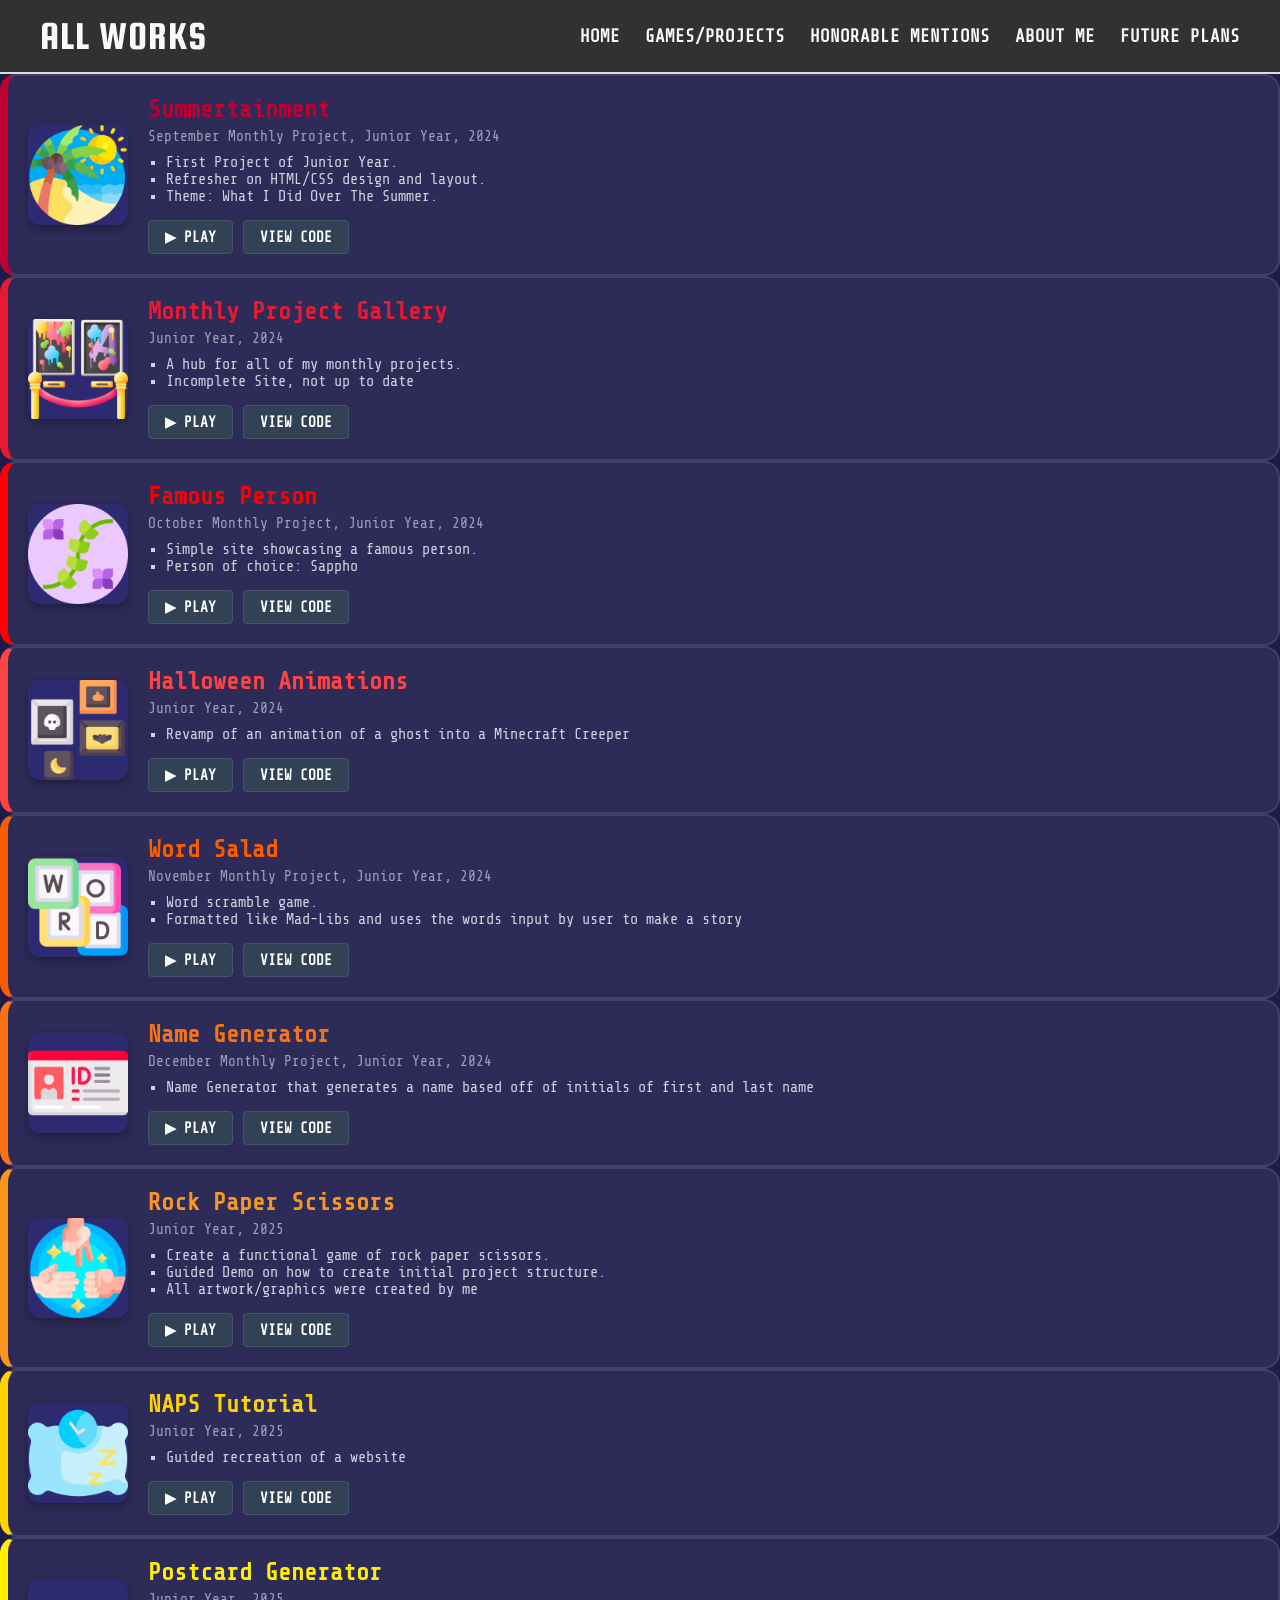
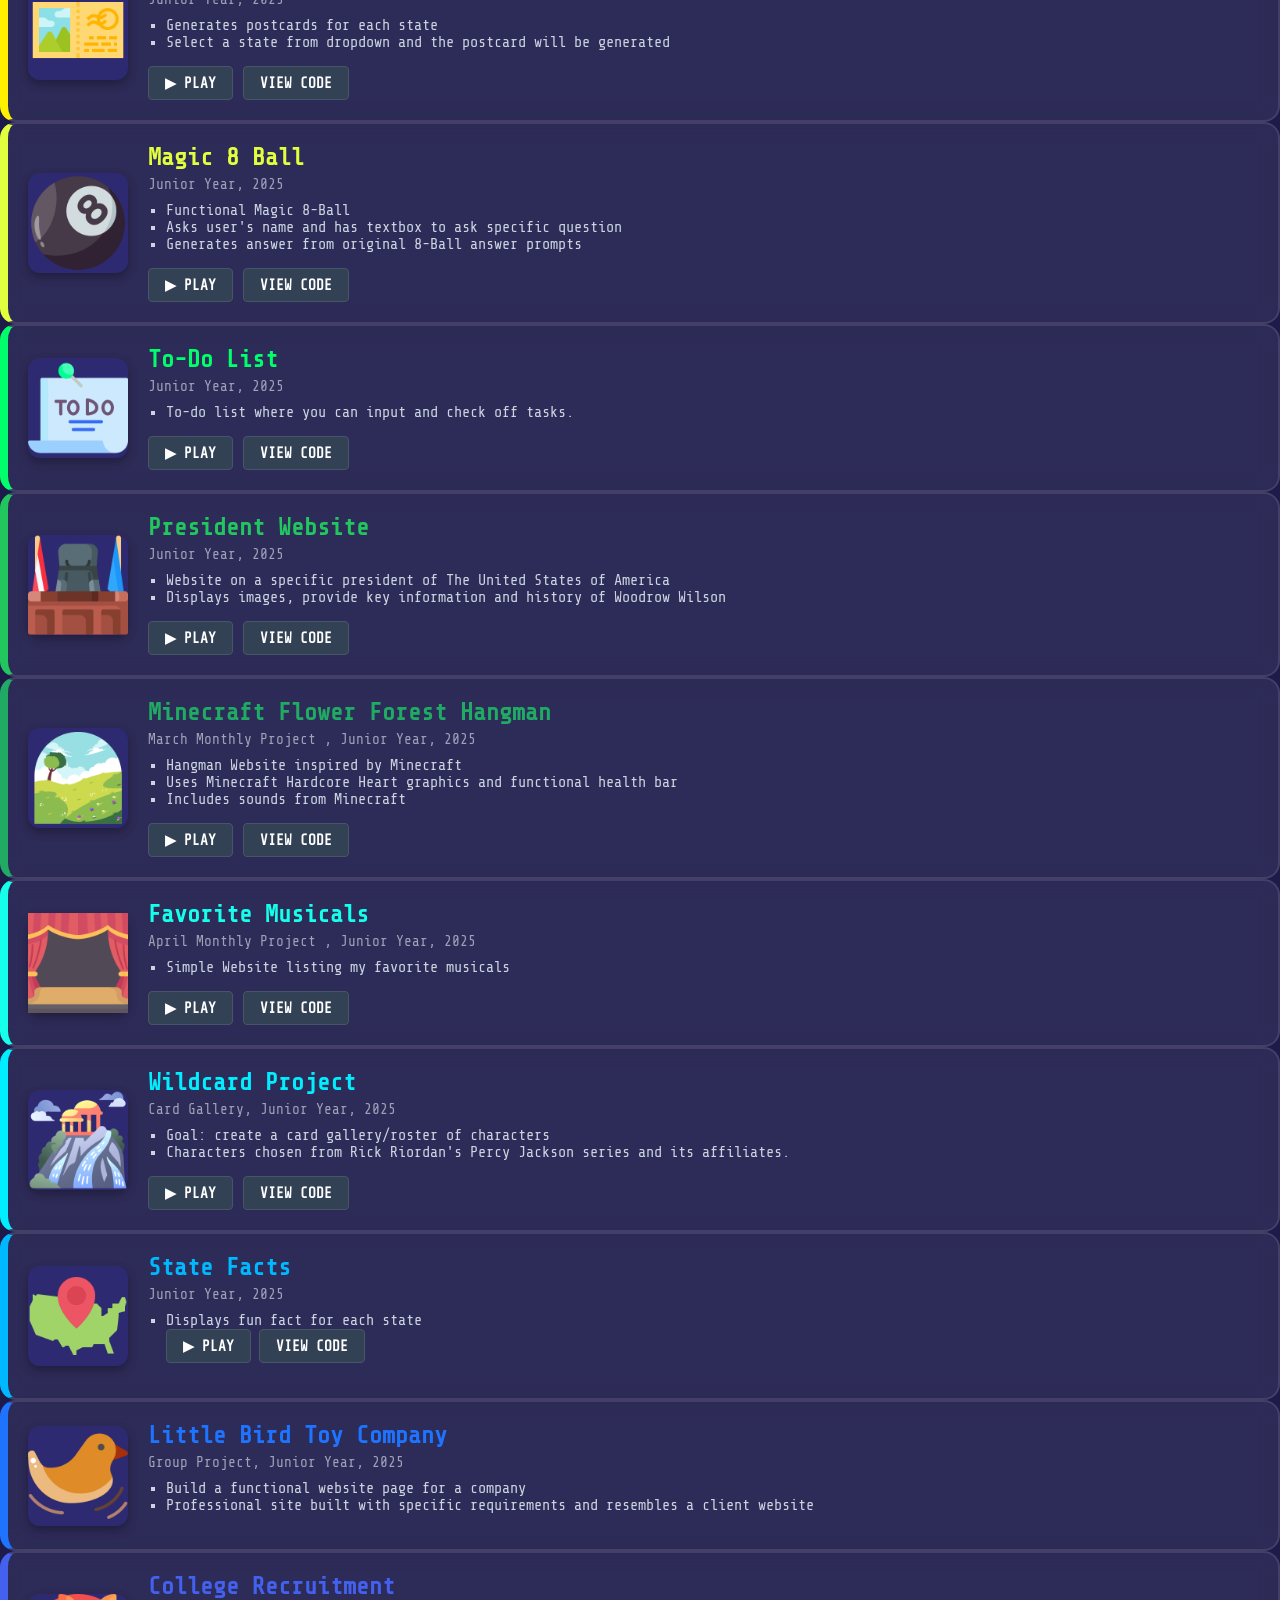
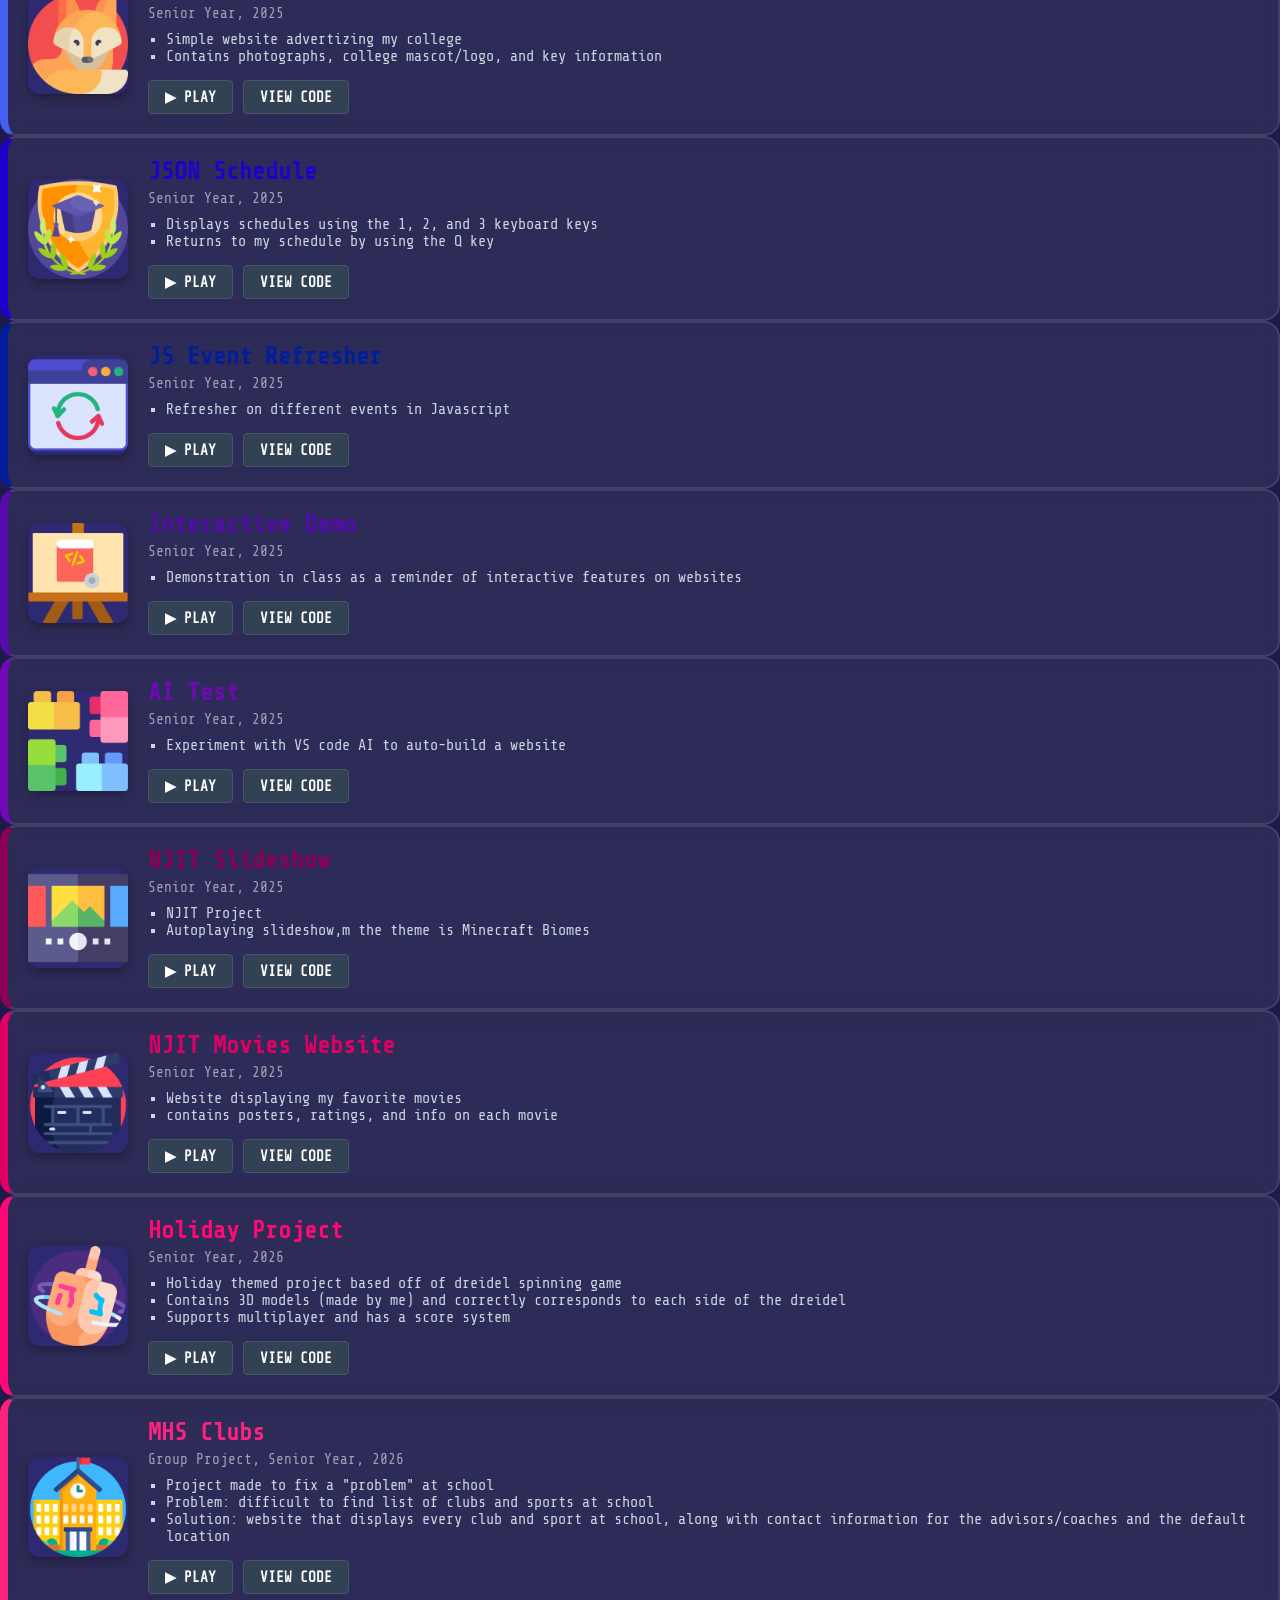
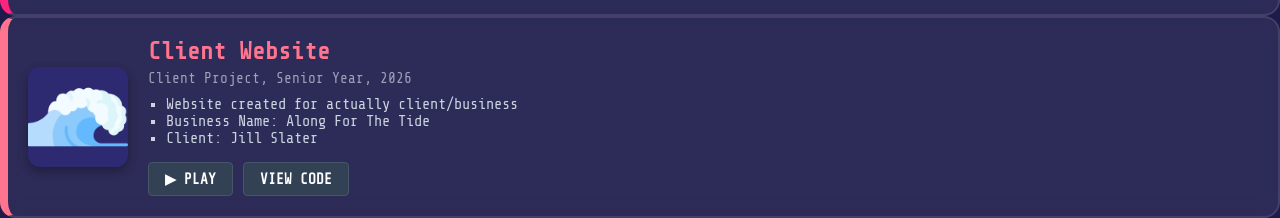
==== commit 1e33424e: "DONE?????" ====
--- a/all.html
+++ b/all.html
@@ -329,9 +329,12 @@
             <h2 class="sky-t">State Facts</h2>
             <span class="genre-tag">Junior Year, 2025</span>
             <ul>
-                <li>Description of key elements.</li>
-                <li>Project goals.</li>
-                <li>(e.g., Pixel Art World-Building)</li>
+                <li>Displays fun fact for each state</li>
+                <a href="https://hayley-exe.github.io/State-Facts-Objects-Practice/" class="btn-retro" target="_blank">▶
+                    Play</a>
+                <a href="https://github.com/hayley-exe/State-Facts-Objects-Practice" class="btn-retro"
+                    target="_blank">View
+                    Code</a>
             </ul>
             <div class="card-actions">
             </div>
@@ -400,9 +403,8 @@
             <h2 class="indigo-t">JS Event Refresher</h2>
             <span class="genre-tag">Senior Year, 2025</span>
             <ul>
-                <li>Description of key elements.</li>
-                <li>Project goals.</li>
-                <li>(e.g., Pixel Art World-Building)</li>
+                <li>Refresher on different events in Javascript</li>
+
             </ul>
             <div class="card-actions">
                 <a href="https://hayley-exe.github.io/1.03-Event-Listeners-Refresher-LESSON-code-bap/" class="btn-retro"
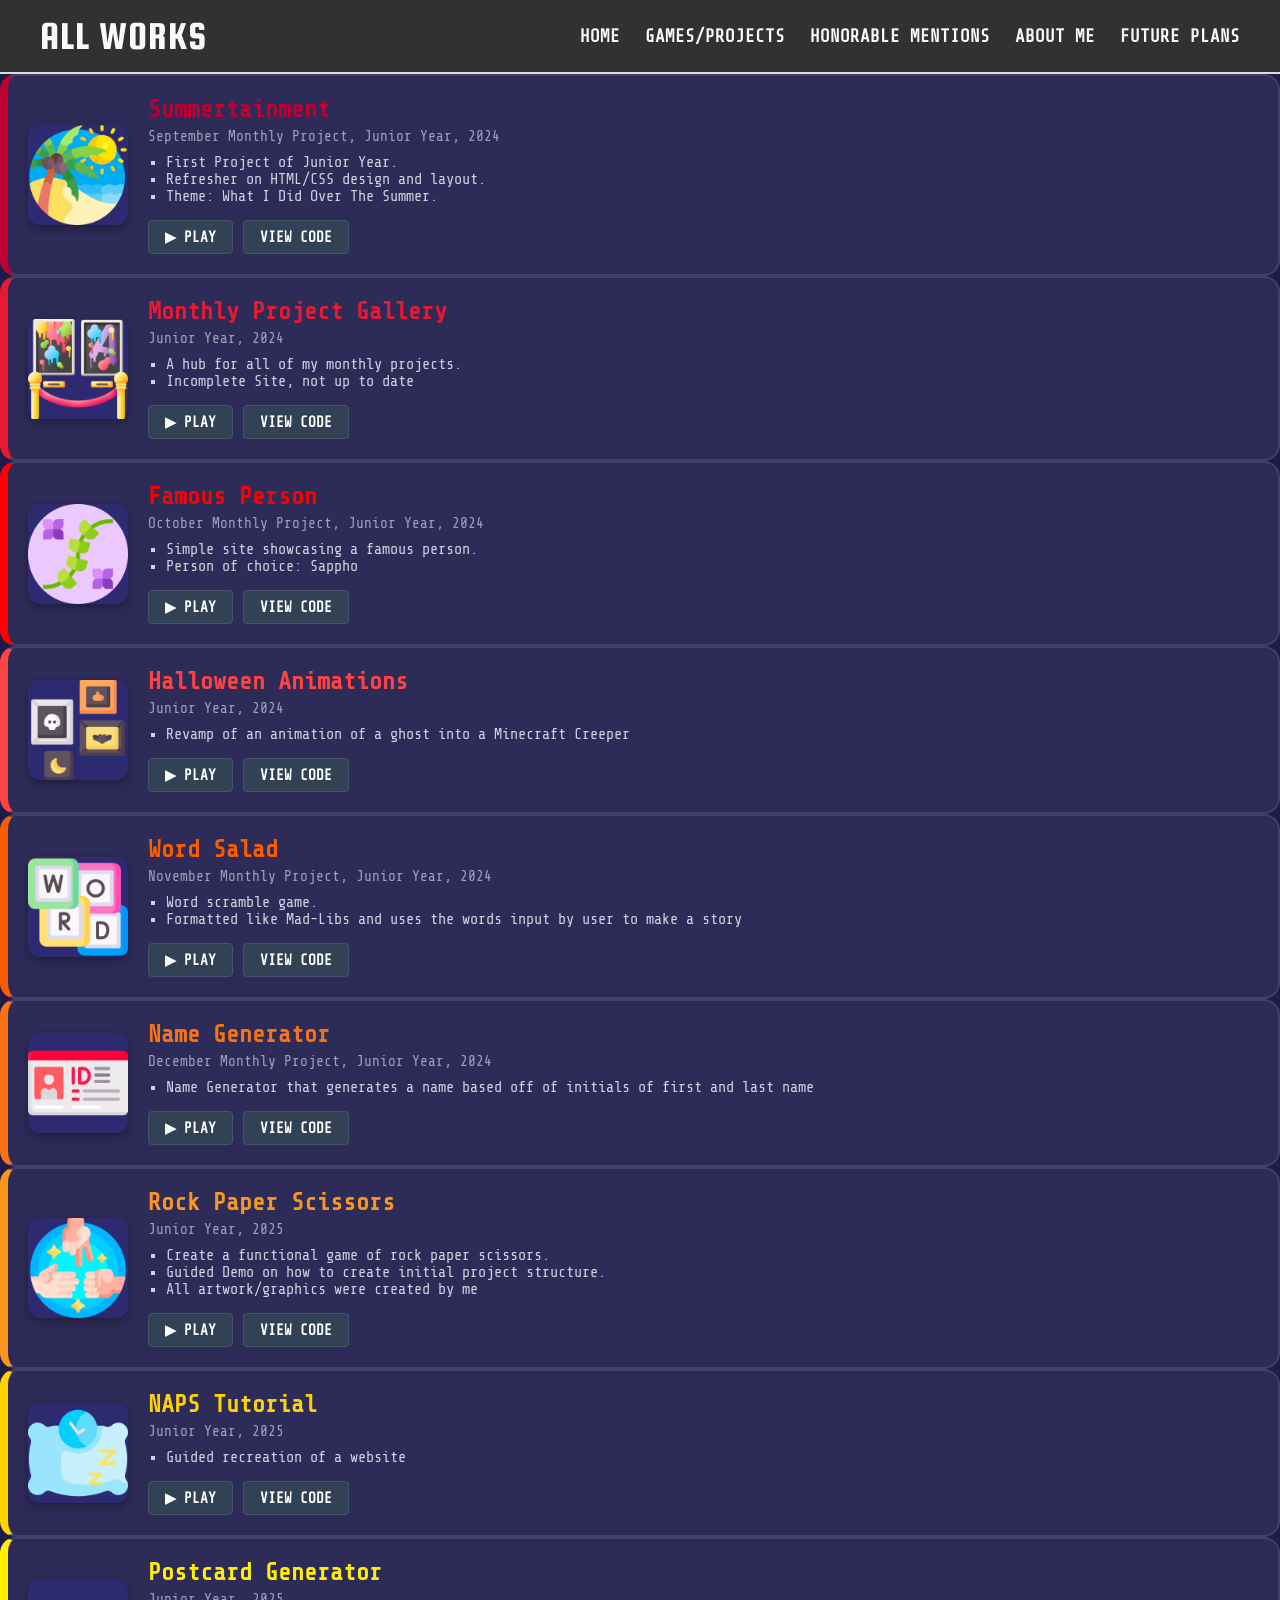
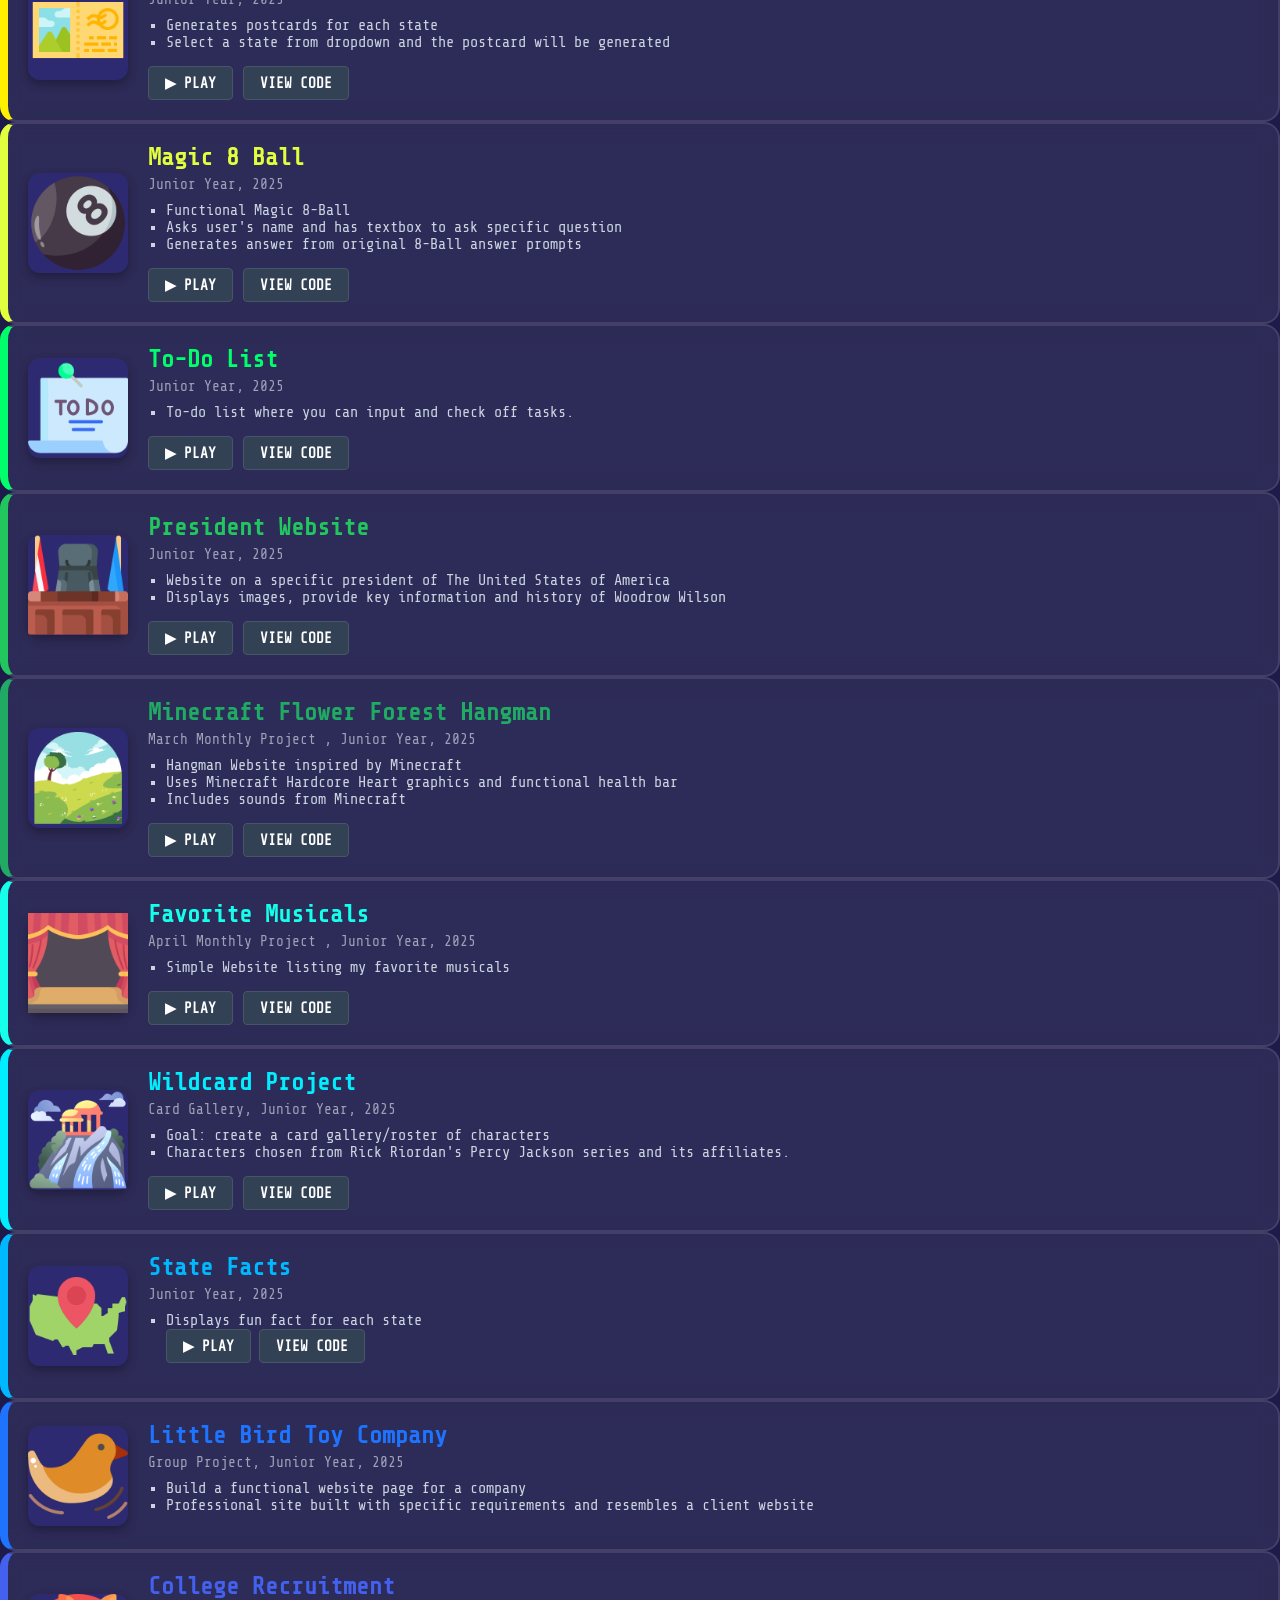
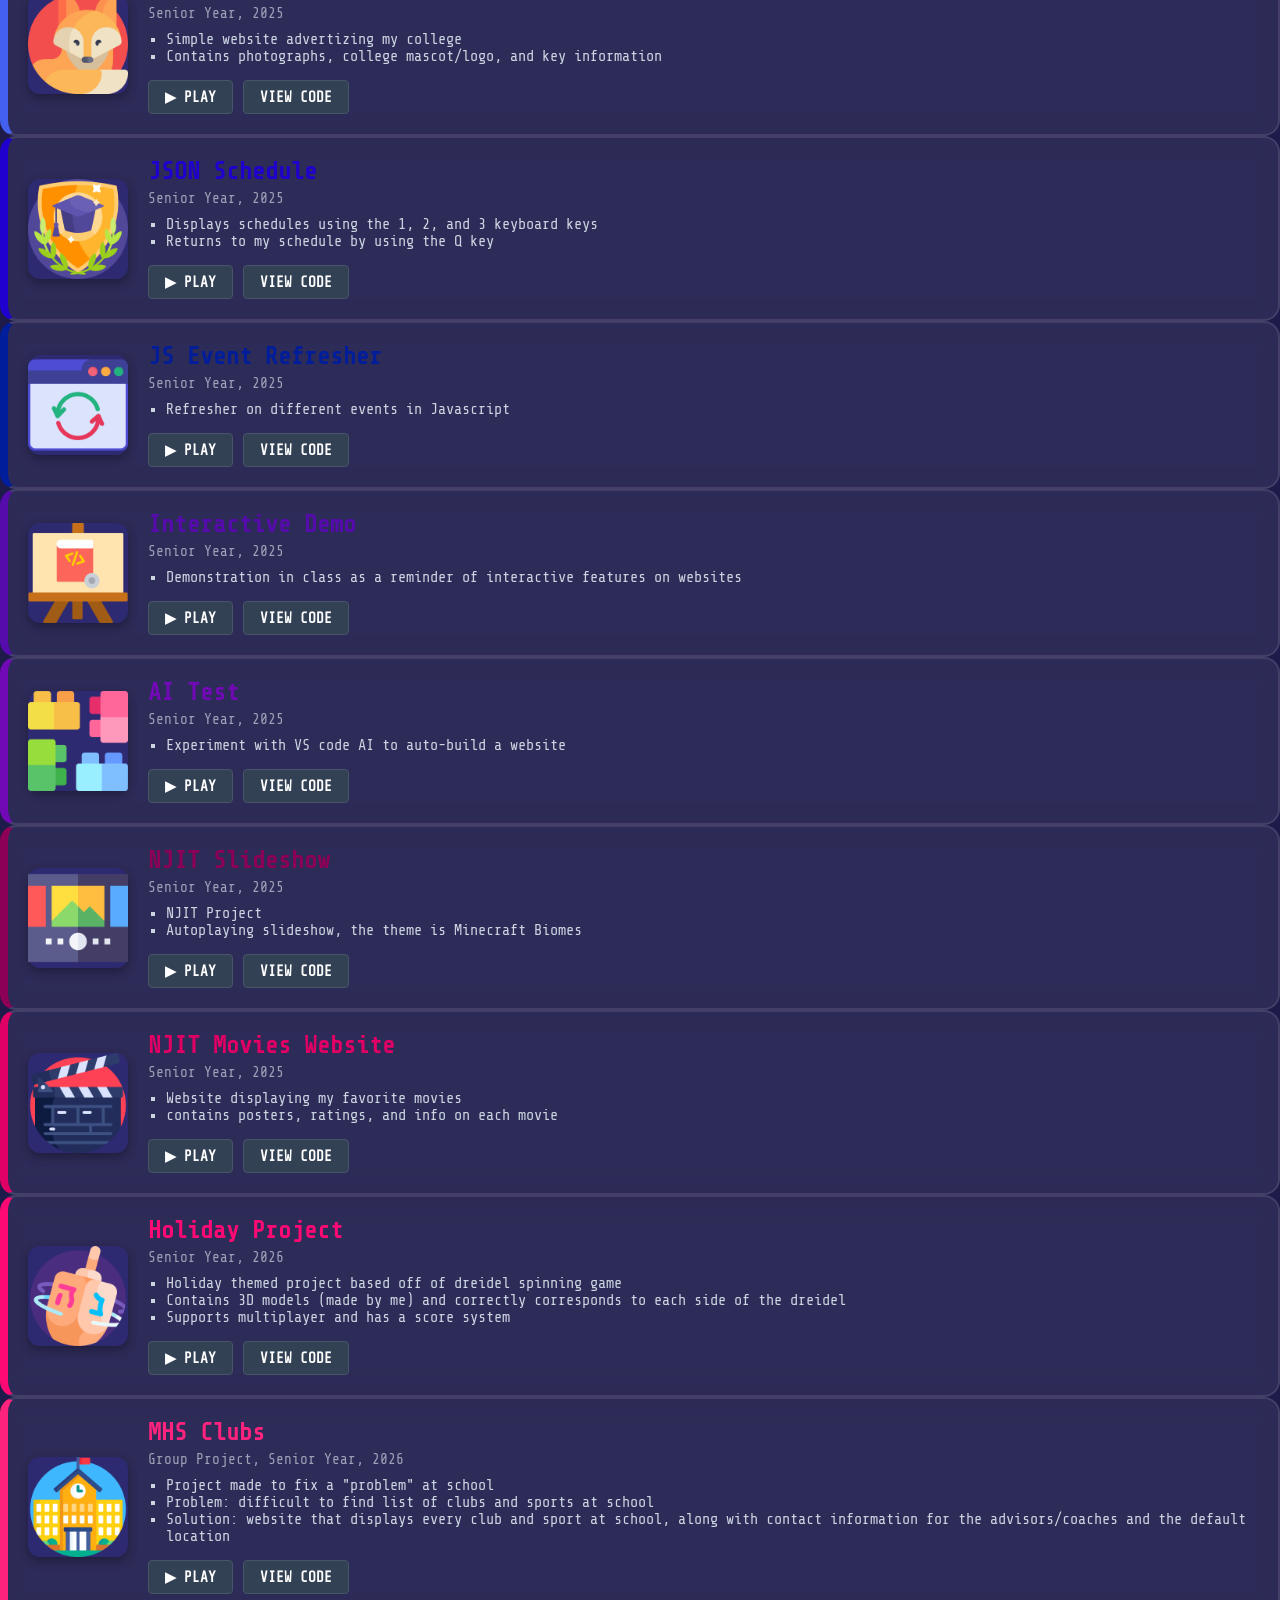
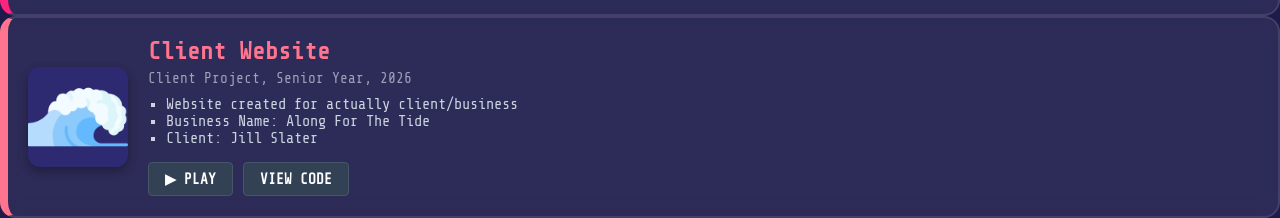
==== commit 741e3bd0: "lied, fix word" ====
--- a/all.html
+++ b/all.html
@@ -454,7 +454,7 @@
             <span class="genre-tag">Senior Year, 2025</span>
             <ul>
                 <li>NJIT Project</li>
-                <li>Autoplaying slideshow,m the theme is Minecraft Biomes</li>
+                <li>Autoplaying slideshow, the theme is Minecraft Biomes</li>
             </ul>
             <div class="card-actions">
                 <a href="https://hayley-exe.github.io/njit-slideshow-project/" class="btn-retro" target="_blank">▶
